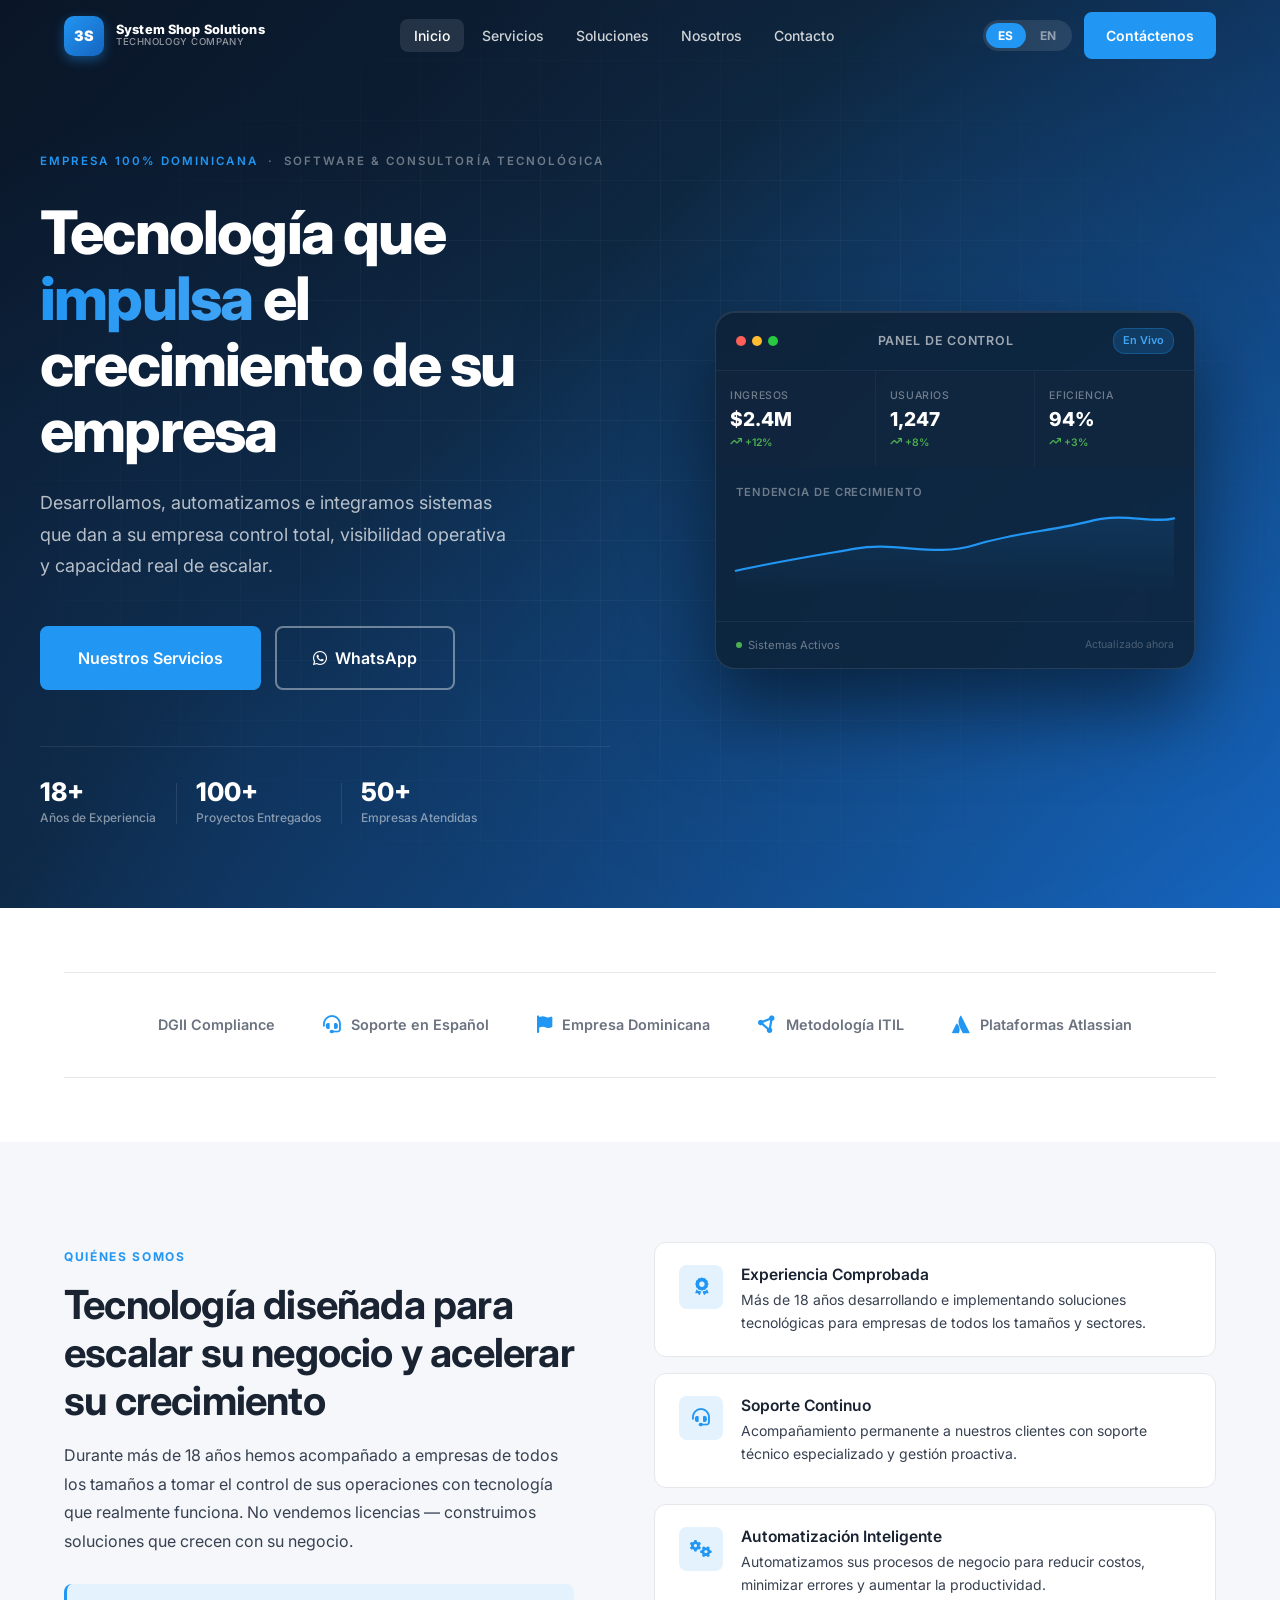
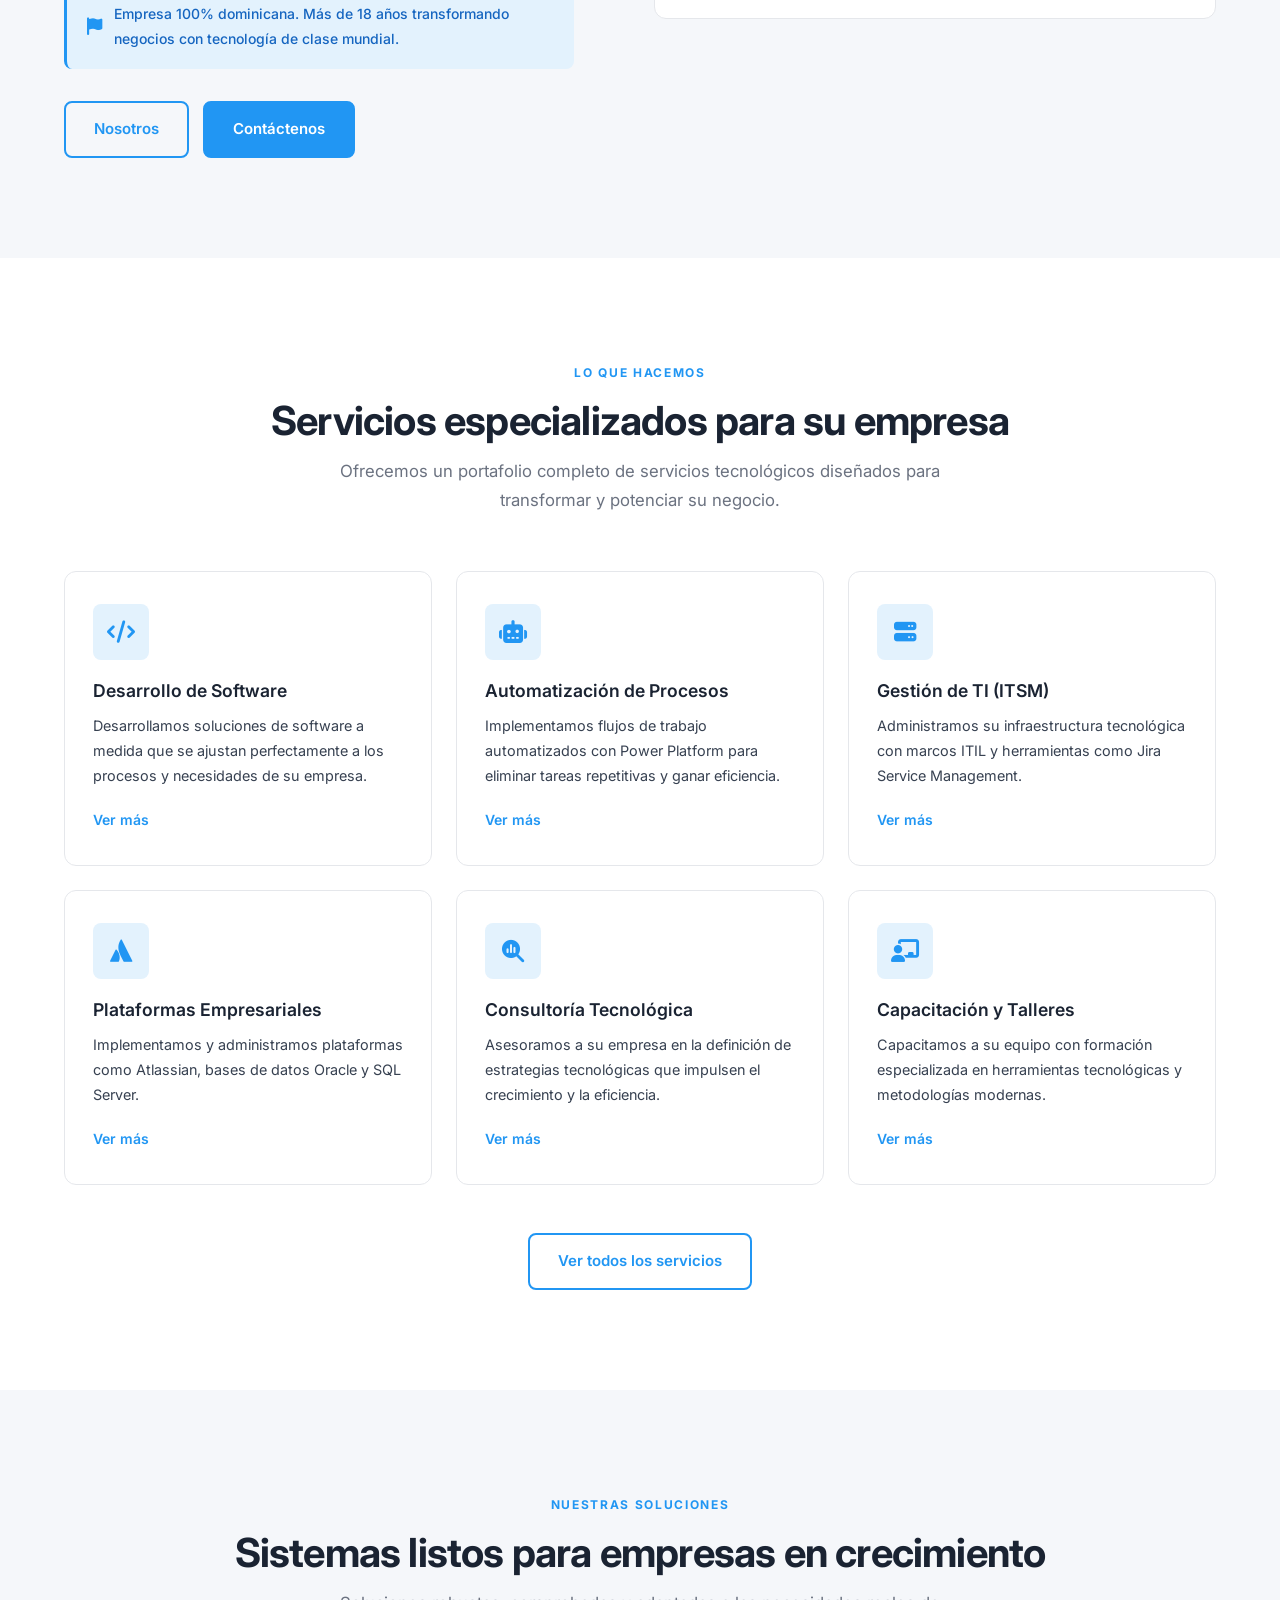
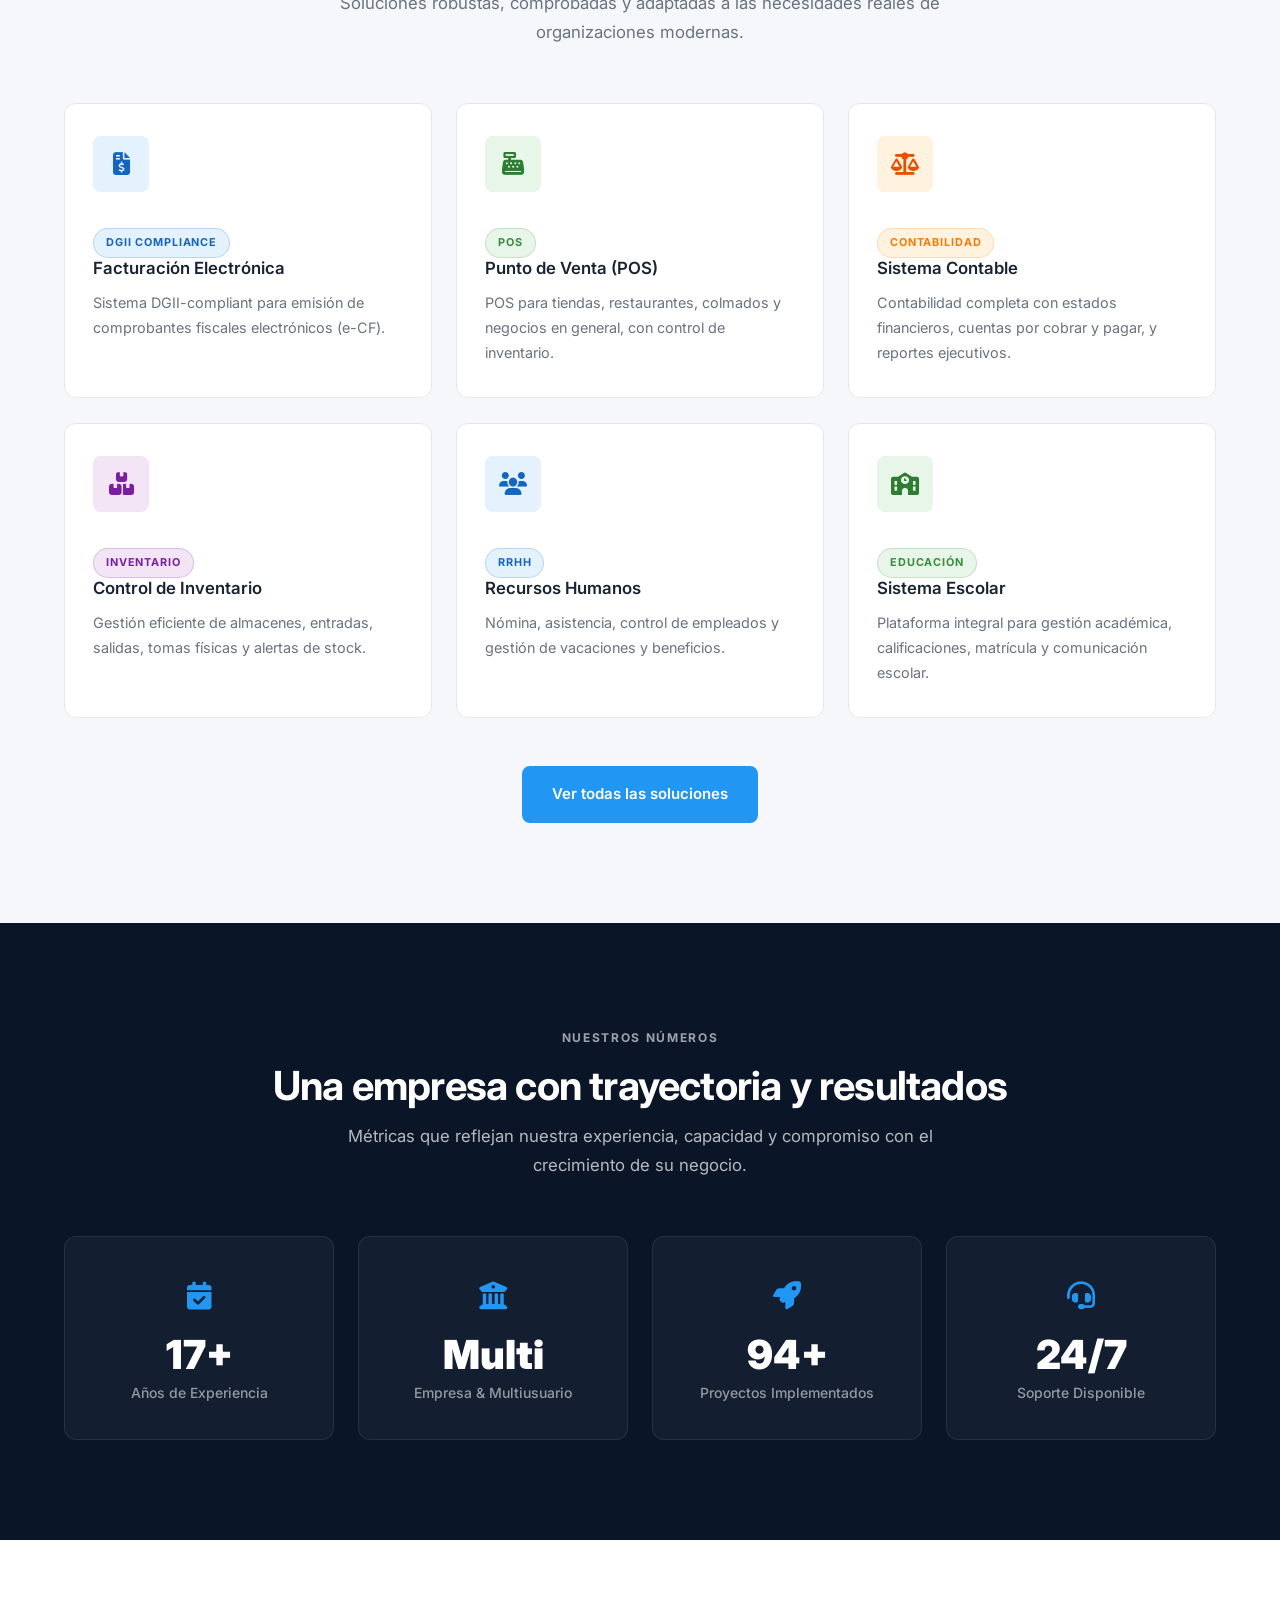
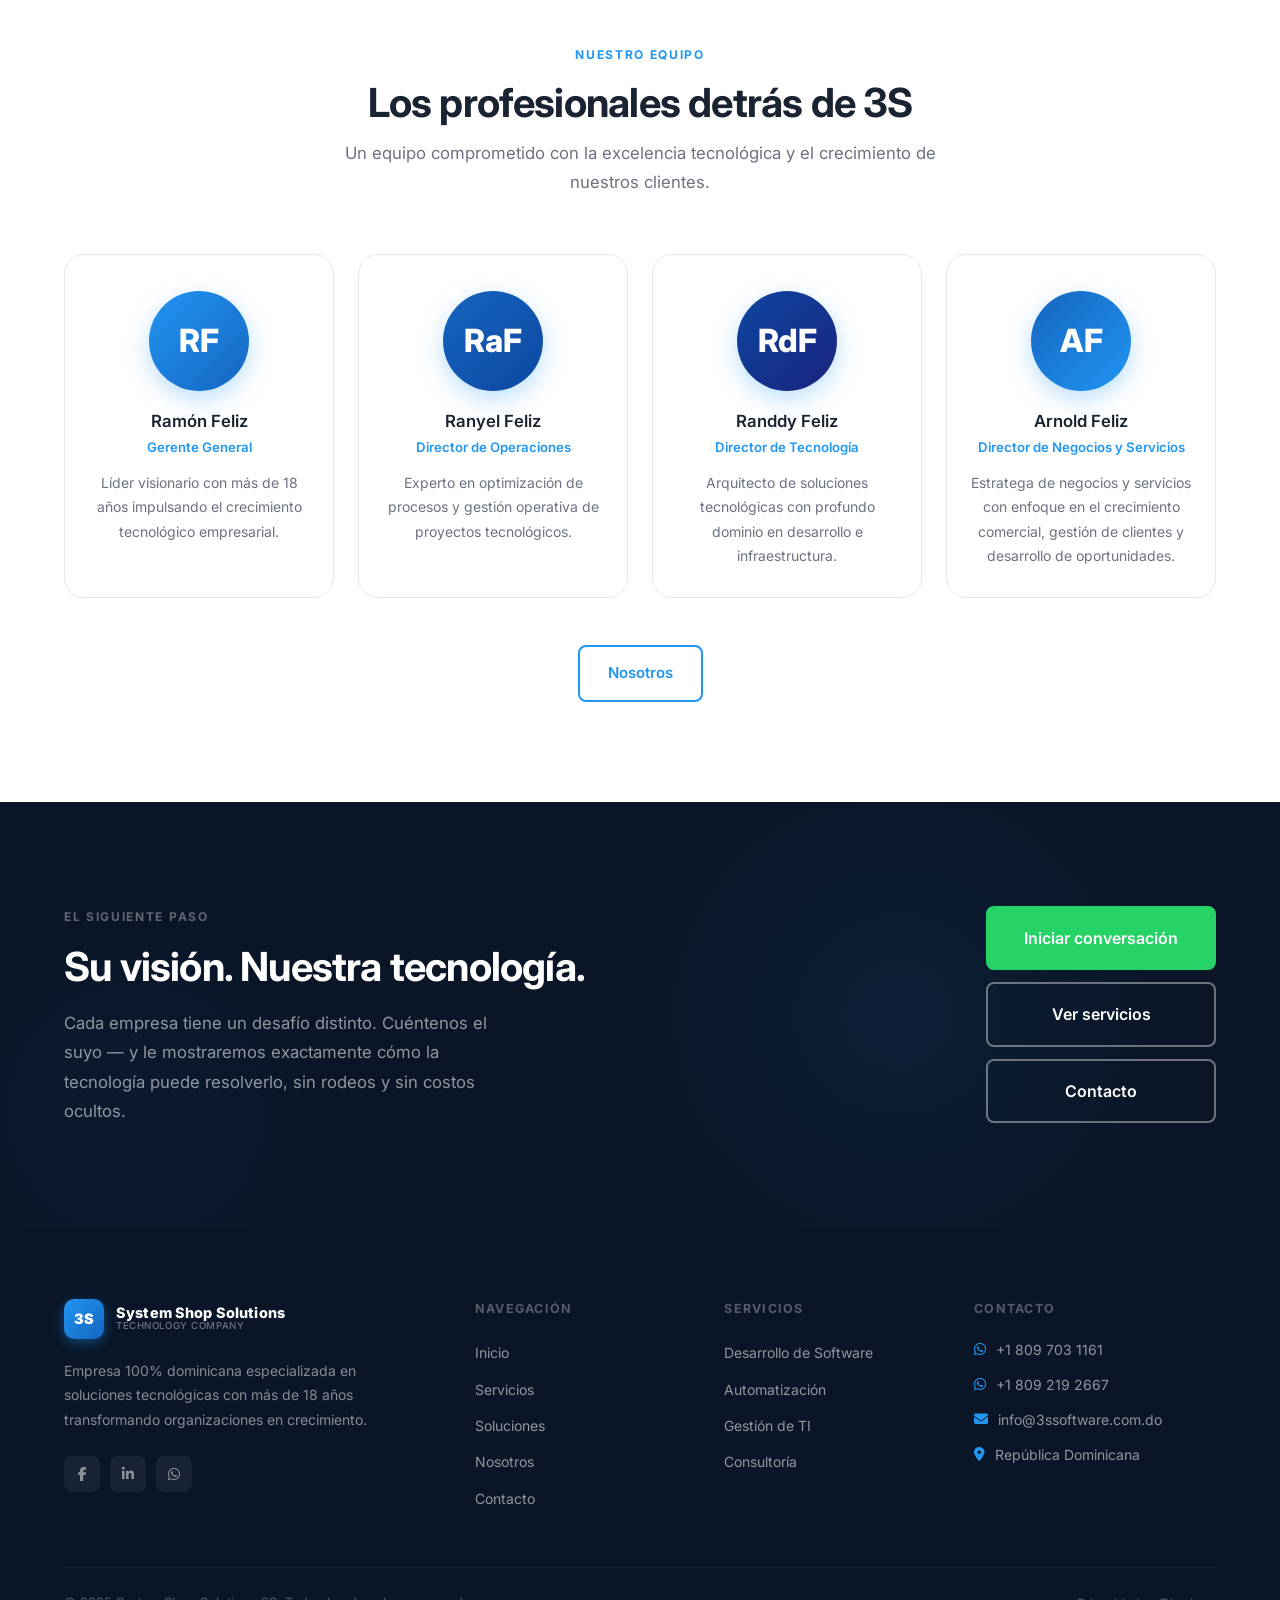
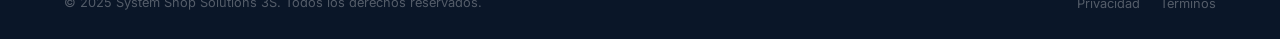
==== index.html @ 75a50a18 "Refine mobile UI" ====
<!DOCTYPE html>
<html lang="es">
<head>
  <meta charset="UTF-8" />
  <meta name="viewport" content="width=device-width, initial-scale=1.0" />
  <meta name="description" content="System Shop Solutions 3S — Soluciones tecnológicas que impulsan el crecimiento de su negocio. Software empresarial, automatización y consultoría en República Dominicana." />
  <title>System Shop Solutions 3S | Inicio</title>
  <link rel="stylesheet" href="css/style.css?v=20260325-1" />
  <link rel="stylesheet" href="https://cdnjs.cloudflare.com/ajax/libs/font-awesome/6.5.1/css/all.min.css" />
  <style>
    /* Dashboard gradient fill */
    .dw-chart-fill { fill: url(#chartGrad); opacity: .25; }
    .dw-line-path { fill: none; stroke: #2196F3; stroke-width: 2.5; stroke-linecap: round; stroke-linejoin: round; }
  </style>
</head>
<body>

  <!-- ============================================================
       NAVBAR
       ============================================================ -->
  <nav class="navbar transparent" role="navigation" aria-label="Main navigation">
    <div class="container nav-inner">
      <a href="index.html" class="nav-logo" aria-label="System Shop Solutions 3S">
        <div class="logo-mark">3S</div>
        <div class="logo-text">
          <span class="logo-name">System Shop Solutions</span>
          <span class="logo-tag">Technology Company</span>
        </div>
      </a>

      <ul class="nav-links">
        <li><a href="index.html" data-i18n="nav.home">Inicio</a></li>
        <li><a href="services.html" data-i18n="nav.services">Servicios</a></li>
        <li><a href="solutions.html" data-i18n="nav.solutions">Soluciones</a></li>
        <li><a href="about.html" data-i18n="nav.about">Nosotros</a></li>
        <li><a href="contact.html" data-i18n="nav.contact">Contacto</a></li>
      </ul>

      <div class="nav-right">
        <div class="lang-toggle" role="group" aria-label="Language selector">
          <button class="lang-btn active" data-lang="es">ES</button>
          <button class="lang-btn" data-lang="en">EN</button>
        </div>
        <a href="contact.html" class="btn btn-primary btn-sm" data-i18n="nav.cta">Contáctenos</a>
        <button class="nav-hamburger" aria-label="Open menu" aria-expanded="false" aria-controls="mobile-menu">
          <span></span><span></span><span></span>
        </button>
      </div>
    </div>
  </nav>

  <!-- Mobile Menu -->
  <nav class="nav-mobile" id="mobile-menu" aria-label="Mobile navigation">
    <button class="nav-mobile-close" aria-label="Close menu">
      <i class="fa-solid fa-xmark"></i>
    </button>
    <a href="index.html" data-i18n="nav.home">Inicio</a>
    <a href="services.html" data-i18n="nav.services">Servicios</a>
    <a href="solutions.html" data-i18n="nav.solutions">Soluciones</a>
    <a href="about.html" data-i18n="nav.about">Nosotros</a>
    <a href="contact.html" data-i18n="nav.contact">Contacto</a>
    <div class="nav-mobile-footer">
      <a href="https://wa.me/18097031161" class="btn btn-whatsapp btn-sm" target="_blank" rel="noopener">
        <i class="fa-brands fa-whatsapp"></i> WhatsApp
      </a>
      <div class="lang-toggle">
        <button class="lang-btn active" data-lang="es">ES</button>
        <button class="lang-btn" data-lang="en">EN</button>
      </div>
    </div>
  </nav>

  <!-- ============================================================
       HERO
       ============================================================ -->
  <section class="hero" aria-label="Hero section">
    <div class="hero-grid" aria-hidden="true"></div>
    <div class="container hero-content">

      <!-- Left -->
      <div class="hero-left">
        <div class="hero-eyebrow" data-i18n-html="hero.eyebrow">
          <em>Empresa 100% Dominicana</em> &nbsp;·&nbsp; Software &amp; Consultoría Tecnológica
        </div>

        <h1 class="hero-title" data-i18n-html="hero.title">
          Tecnología que <span>impulsa</span> el crecimiento de su empresa
        </h1>

        <p class="hero-subtitle" data-i18n="hero.subtitle">
          Soluciones de software empresarial, automatización de procesos y consultoría tecnológica para llevar su negocio al siguiente nivel.
        </p>

        <div class="hero-cta">
          <a href="contact.html" class="btn btn-primary btn-lg" data-i18n="hero.cta1">
            Nuestros Servicios
          </a>
          <a href="https://wa.me/18097031161" class="btn btn-outline btn-lg" target="_blank" rel="noopener">
            <i class="fa-brands fa-whatsapp"></i> <span data-i18n="hero.cta2">WhatsApp</span>
          </a>
        </div>

        <div class="hero-stats-divider"></div>

        <div class="hero-stats">
          <div class="hero-stat">
            <span class="hero-stat-value" data-target="18" data-suffix="+">18+</span>
            <span class="hero-stat-label" data-i18n="hero.stat1.l">Años de Experiencia</span>
          </div>
          <div class="hero-stat">
            <span class="hero-stat-value" data-target="100" data-suffix="+">100+</span>
            <span class="hero-stat-label" data-i18n="hero.stat2.l">Proyectos Entregados</span>
          </div>
          <div class="hero-stat">
            <span class="hero-stat-value" data-target="50" data-suffix="+">50+</span>
            <span class="hero-stat-label" data-i18n="hero.stat3.l">Empresas Atendidas</span>
          </div>
        </div>
      </div>

      <!-- Right: Dashboard Widget (refined) -->
      <div class="hero-right" aria-hidden="true">
        <div class="dashboard-widget">
          <div class="dw-header">
            <div class="dw-dots">
              <span></span><span></span><span></span>
            </div>
            <span class="dw-title" data-i18n="dw.title">Panel de Control</span>
            <span class="dw-badge" data-i18n="dw.live">En Vivo</span>
          </div>

          <div class="dw-metrics">
            <div class="dw-metric">
              <div class="dw-metric-label" data-i18n="dw.revenue">Ingresos</div>
              <div class="dw-metric-value">$2.4M</div>
              <div class="dw-metric-change up"><i class="fa-solid fa-arrow-trend-up"></i> +12%</div>
            </div>
            <div class="dw-metric">
              <div class="dw-metric-label" data-i18n="dw.users">Usuarios</div>
              <div class="dw-metric-value">1,247</div>
              <div class="dw-metric-change up"><i class="fa-solid fa-arrow-trend-up"></i> +8%</div>
            </div>
            <div class="dw-metric">
              <div class="dw-metric-label" data-i18n="dw.efficiency">Eficiencia</div>
              <div class="dw-metric-value">94%</div>
              <div class="dw-metric-change up"><i class="fa-solid fa-arrow-trend-up"></i> +3%</div>
            </div>
          </div>

          <div class="dw-chart">
            <div class="dw-chart-title" data-i18n="dw.trend">Tendencia de Crecimiento</div>
            <svg viewBox="0 0 440 90" preserveAspectRatio="none">
              <defs>
                <linearGradient id="chartGrad" x1="0" y1="0" x2="0" y2="1">
                  <stop offset="0%" stop-color="#2196F3" stop-opacity="0.5"/>
                  <stop offset="100%" stop-color="#2196F3" stop-opacity="0"/>
                </linearGradient>
              </defs>
              <path class="dw-chart-fill"
                d="M0 90 L0 65 C40 55, 80 48, 120 40 C160 32, 200 50, 240 36 C280 22, 320 20, 360 8 C390 0, 420 12, 440 6 L440 90 Z"/>
              <path class="dw-line-path"
                d="M0 65 C40 55, 80 48, 120 40 C160 32, 200 50, 240 36 C280 22, 320 20, 360 8 C390 0, 420 12, 440 6"/>
            </svg>
          </div>

          <div class="dw-footer">
            <div class="dw-status">
              <div class="dw-pulse"></div>
              <span data-i18n="dw.system">Sistemas Activos</span>
            </div>
            <div class="dw-timestamp" data-i18n="dw.updated">Actualizado ahora</div>
          </div>
        </div>
      </div>

    </div>
  </section>

  <!-- ============================================================
       TRUST BAR
       ============================================================ -->
  <section class="section--sm" style="background:#fff;">
    <div class="container">
      <div class="trust-bar">
        <div class="trust-item reveal"><i class="fa-solid fa-shield-check"></i> <span data-i18n="trust1">DGII Compliance</span></div>
        <div class="trust-item reveal reveal-delay-1"><i class="fa-solid fa-headset"></i> <span data-i18n="trust2">Soporte en Español</span></div>
        <div class="trust-item reveal reveal-delay-2"><i class="fa-solid fa-flag"></i> <span data-i18n="trust3">Empresa Dominicana</span></div>
        <div class="trust-item reveal reveal-delay-3"><i class="fa-solid fa-circle-nodes"></i> <span data-i18n="trust4">Metodología ITIL</span></div>
        <div class="trust-item reveal reveal-delay-4"><i class="fa-brands fa-atlassian"></i> <span data-i18n="trust5">Plataformas Atlassian</span></div>
      </div>
    </div>
  </section>

  <!-- ============================================================
       COMPANY INTRO
       ============================================================ -->
  <section class="section section--bg">
    <div class="container">
      <div class="intro-split">

        <!-- Left: Text + highlight -->
        <div class="reveal-left">
          <span class="section-label" data-i18n="intro.label">Quiénes somos</span>
          <h2 class="section-title" data-i18n="intro.title">Tecnología diseñada para escalar su negocio y acelerar su crecimiento</h2>
          <p style="margin-bottom:0; line-height:1.8;" data-i18n="intro.text">
            Durante más de 18 años hemos acompañado a empresas de todos los tamaños a tomar el control de sus operaciones con tecnología que realmente funciona. No vendemos licencias — construimos soluciones que crecen con su negocio.
          </p>

          <div class="intro-highlight">
            <i class="fa-solid fa-flag"></i>
            <p data-i18n="intro.highlight">Empresa 100% dominicana. Más de 18 años transformando negocios con tecnología de clase mundial.</p>
          </div>

          <div style="display:flex; gap:14px; flex-wrap:wrap; margin-top:32px;">
            <a href="about.html" class="btn btn-outline-dark" data-i18n="nav.about">Nosotros</a>
            <a href="contact.html" class="btn btn-primary" data-i18n="nav.cta">Contáctenos</a>
          </div>
        </div>

        <!-- Right: Feature rows -->
        <div class="intro-feature-rows reveal-right">
          <div class="intro-feature-row">
            <div class="feature-icon"><i class="fa-solid fa-award"></i></div>
            <div>
              <h3 data-i18n="feat1.title">Experiencia Comprobada</h3>
              <p data-i18n="feat1.text">Más de 18 años desarrollando e implementando soluciones tecnológicas para empresas de todos los tamaños y sectores.</p>
            </div>
          </div>
          <div class="intro-feature-row">
            <div class="feature-icon"><i class="fa-solid fa-headset"></i></div>
            <div>
              <h3 data-i18n="feat2.title">Soporte Continuo</h3>
              <p data-i18n="feat2.text">Acompañamiento permanente a nuestros clientes con soporte técnico especializado y gestión proactiva.</p>
            </div>
          </div>
          <div class="intro-feature-row">
            <div class="feature-icon"><i class="fa-solid fa-gears"></i></div>
            <div>
              <h3 data-i18n="feat3.title">Automatización Inteligente</h3>
              <p data-i18n="feat3.text">Automatizamos sus procesos de negocio para reducir costos, minimizar errores y aumentar la productividad.</p>
            </div>
          </div>
        </div>

      </div>
    </div>
  </section>

  <!-- ============================================================
       SERVICES PREVIEW
       ============================================================ -->
  <section class="section">
    <div class="container">
      <div class="text-center reveal">
        <span class="section-label" data-i18n="srv.label">Lo que hacemos</span>
        <h2 class="section-title" data-i18n="srv.title">Servicios especializados para su empresa</h2>
        <p class="section-subtitle" data-i18n="srv.subtitle">Ofrecemos un portafolio completo de servicios tecnológicos diseñados para transformar y potenciar su negocio.</p>
      </div>

      <div class="services-grid">
        <div class="service-card reveal reveal-delay-1">
          <div class="service-icon"><i class="fa-solid fa-code"></i></div>
          <h3 data-i18n="srv1.title">Desarrollo de Software</h3>
          <p data-i18n="srv1.text">Desarrollamos soluciones de software a medida que se ajustan perfectamente a los procesos y necesidades de su empresa.</p>
          <a href="services.html" class="card-link" data-i18n="srv.more">Ver más <i class="fa-solid fa-arrow-right"></i></a>
        </div>
        <div class="service-card reveal reveal-delay-2">
          <div class="service-icon"><i class="fa-solid fa-robot"></i></div>
          <h3 data-i18n="srv2.title">Automatización de Procesos</h3>
          <p data-i18n="srv2.text">Implementamos flujos de trabajo automatizados con Power Platform para eliminar tareas repetitivas y ganar eficiencia.</p>
          <a href="services.html" class="card-link" data-i18n="srv.more">Ver más <i class="fa-solid fa-arrow-right"></i></a>
        </div>
        <div class="service-card reveal reveal-delay-3">
          <div class="service-icon"><i class="fa-solid fa-server"></i></div>
          <h3 data-i18n="srv3.title">Gestión de TI (ITSM)</h3>
          <p data-i18n="srv3.text">Administramos su infraestructura tecnológica con marcos ITIL y herramientas como Jira Service Management.</p>
          <a href="services.html" class="card-link" data-i18n="srv.more">Ver más <i class="fa-solid fa-arrow-right"></i></a>
        </div>
        <div class="service-card reveal reveal-delay-1">
          <div class="service-icon"><i class="fa-brands fa-atlassian"></i></div>
          <h3 data-i18n="srv4.title">Plataformas Empresariales</h3>
          <p data-i18n="srv4.text">Implementamos y administramos plataformas como Atlassian, bases de datos Oracle y SQL Server.</p>
          <a href="services.html" class="card-link" data-i18n="srv.more">Ver más <i class="fa-solid fa-arrow-right"></i></a>
        </div>
        <div class="service-card reveal reveal-delay-2">
          <div class="service-icon"><i class="fa-solid fa-magnifying-glass-chart"></i></div>
          <h3 data-i18n="srv5.title">Consultoría Tecnológica</h3>
          <p data-i18n="srv5.text">Asesoramos a su empresa en la definición de estrategias tecnológicas que impulsen el crecimiento y la eficiencia.</p>
          <a href="services.html" class="card-link" data-i18n="srv.more">Ver más <i class="fa-solid fa-arrow-right"></i></a>
        </div>
        <div class="service-card reveal reveal-delay-3">
          <div class="service-icon"><i class="fa-solid fa-chalkboard-user"></i></div>
          <h3 data-i18n="srv6.title">Capacitación y Talleres</h3>
          <p data-i18n="srv6.text">Capacitamos a su equipo con formación especializada en herramientas tecnológicas y metodologías modernas.</p>
          <a href="services.html" class="card-link" data-i18n="srv.more">Ver más <i class="fa-solid fa-arrow-right"></i></a>
        </div>
      </div>

      <div class="text-center" style="margin-top:48px;">
        <a href="services.html" class="btn btn-outline-dark" data-i18n="srv.viewall">Ver todos los servicios <i class="fa-solid fa-arrow-right"></i></a>
      </div>
    </div>
  </section>

  <!-- ============================================================
       SOLUTIONS PREVIEW
       ============================================================ -->
  <section class="section section--bg">
    <div class="container">
      <div class="text-center reveal">
        <span class="section-label" data-i18n="sol.label">Nuestras soluciones</span>
        <h2 class="section-title" data-i18n="sol.title">Sistemas listos para empresas en crecimiento</h2>
        <p class="section-subtitle" data-i18n="sol.subtitle">Soluciones robustas, comprobadas y adaptadas a las necesidades reales de organizaciones modernas.</p>
      </div>

      <div class="solutions-grid">
        <div class="solution-card reveal reveal-delay-1">
          <div class="solution-icon" style="background:#E3F2FD;color:#1565C0;">
            <i class="fa-solid fa-file-invoice-dollar"></i>
          </div>
          <span class="solution-tag tag tag-blue" data-i18n="trust1">DGII Compliance</span>
          <h3 data-i18n="sol1.title">Facturación Electrónica</h3>
          <p data-i18n="sol1.text">Sistema DGII-compliant para emisión de comprobantes fiscales electrónicos (e-CF).</p>
        </div>
        <div class="solution-card reveal reveal-delay-2">
          <div class="solution-icon" style="background:#E8F5E9;color:#2E7D32;">
            <i class="fa-solid fa-cash-register"></i>
          </div>
          <span class="solution-tag tag tag-green">POS</span>
          <h3 data-i18n="sol2.title">Punto de Venta (POS)</h3>
          <p data-i18n="sol2.text">POS para tiendas, restaurantes, colmados y negocios en general, con control de inventario.</p>
        </div>
        <div class="solution-card reveal reveal-delay-3">
          <div class="solution-icon" style="background:#FFF3E0;color:#E65100;">
            <i class="fa-solid fa-scale-balanced"></i>
          </div>
          <span class="solution-tag tag tag-orange">Contabilidad</span>
          <h3 data-i18n="sol3.title">Sistema Contable</h3>
          <p data-i18n="sol3.text">Contabilidad completa con estados financieros, cuentas por cobrar y pagar, y reportes ejecutivos.</p>
        </div>
        <div class="solution-card reveal reveal-delay-1">
          <div class="solution-icon" style="background:#F3E5F5;color:#7B1FA2;">
            <i class="fa-solid fa-boxes-stacked"></i>
          </div>
          <span class="solution-tag tag tag-purple">Inventario</span>
          <h3 data-i18n="sol4.title">Control de Inventario</h3>
          <p data-i18n="sol4.text">Gestión eficiente de almacenes, entradas, salidas, tomas físicas y alertas de stock.</p>
        </div>
        <div class="solution-card reveal reveal-delay-2">
          <div class="solution-icon" style="background:#E3F2FD;color:#1565C0;">
            <i class="fa-solid fa-users"></i>
          </div>
          <span class="solution-tag tag tag-blue">RRHH</span>
          <h3 data-i18n="sol5.title">Recursos Humanos</h3>
          <p data-i18n="sol5.text">Nómina, asistencia, control de empleados y gestión de vacaciones y beneficios.</p>
        </div>
        <div class="solution-card reveal reveal-delay-3">
          <div class="solution-icon" style="background:#E8F5E9;color:#2E7D32;">
            <i class="fa-solid fa-school"></i>
          </div>
          <span class="solution-tag tag tag-green">Educación</span>
          <h3 data-i18n="sol6.title">Sistema Escolar</h3>
          <p data-i18n="sol6.text">Plataforma integral para gestión académica, calificaciones, matrícula y comunicación escolar.</p>
        </div>
      </div>

      <div class="text-center" style="margin-top:48px;">
        <a href="solutions.html" class="btn btn-primary" data-i18n="sol.viewall">Ver todas las soluciones <i class="fa-solid fa-arrow-right"></i></a>
      </div>
    </div>
  </section>

  <!-- ============================================================
       EXECUTIVE METRICS
       ============================================================ -->
  <section class="section section--dark">
    <div class="container">
      <div class="text-center reveal">
        <span class="section-label section-label--light" data-i18n="met.label">Nuestros números</span>
        <h2 class="section-title" style="color:white;" data-i18n="met.title">Una empresa con trayectoria y resultados</h2>
        <p class="section-subtitle section-subtitle--light" data-i18n="met.sub">Métricas que reflejan nuestra experiencia, capacidad y compromiso con el crecimiento de su negocio.</p>
      </div>

      <div class="metrics-grid">
        <div class="metric-card reveal reveal-delay-1">
          <div class="metric-icon"><i class="fa-solid fa-calendar-check"></i></div>
          <div class="metric-value" data-target="18" data-suffix="+" data-i18n="met1.v">18+</div>
          <div class="metric-label" data-i18n="met1.l">Años de Experiencia</div>
        </div>
        <div class="metric-card reveal reveal-delay-2">
          <div class="metric-icon"><i class="fa-solid fa-building-columns"></i></div>
          <div class="metric-value" data-i18n="met2.v">Multi</div>
          <div class="metric-label" data-i18n="met2.l">Empresa &amp; Multiusuario</div>
        </div>
        <div class="metric-card reveal reveal-delay-3">
          <div class="metric-icon"><i class="fa-solid fa-rocket"></i></div>
          <div class="metric-value" data-target="100" data-suffix="+" data-i18n="met3.v">100+</div>
          <div class="metric-label" data-i18n="met3.l">Proyectos Implementados</div>
        </div>
        <div class="metric-card reveal reveal-delay-4">
          <div class="metric-icon"><i class="fa-solid fa-headset"></i></div>
          <div class="metric-value" data-i18n="met4.v">24/7</div>
          <div class="metric-label" data-i18n="met4.l">Soporte Disponible</div>
        </div>
      </div>
    </div>
  </section>

  <!-- ============================================================
       TEAM PREVIEW
       ============================================================ -->
  <section class="section">
    <div class="container">
      <div class="text-center reveal">
        <span class="section-label" data-i18n="team.label">Nuestro equipo</span>
        <h2 class="section-title" data-i18n="team.title">Los profesionales detrás de 3S</h2>
        <p class="section-subtitle" data-i18n="team.sub">Un equipo comprometido con la excelencia tecnológica y el crecimiento de nuestros clientes.</p>
      </div>

      <div class="team-grid">
        <div class="team-card reveal reveal-delay-1">
          <div class="team-avatar">RF</div>
          <h3>Ramón Feliz</h3>
          <div class="team-role" data-i18n="team1.role">Gerente General</div>
          <p data-i18n="team1.bio">Líder visionario con más de 18 años impulsando el crecimiento tecnológico empresarial.</p>
        </div>
        <div class="team-card reveal reveal-delay-2">
          <div class="team-avatar" style="background:linear-gradient(135deg,#1565C0 0%,#0D47A1 100%)">RaF</div>
          <h3>Ranyel Feliz</h3>
          <div class="team-role" data-i18n="team2.role">Director de Operaciones</div>
          <p data-i18n="team2.bio">Experto en optimización de procesos y gestión operativa de proyectos tecnológicos.</p>
        </div>
        <div class="team-card reveal reveal-delay-3">
          <div class="team-avatar" style="background:linear-gradient(135deg,#0D47A1 0%,#1A237E 100%)">RdF</div>
          <h3>Randdy Feliz</h3>
          <div class="team-role" data-i18n="team3.role">Director de Tecnología</div>
          <p data-i18n="team3.bio">Arquitecto de soluciones tecnológicas con profundo dominio en desarrollo e infraestructura.</p>
        </div>
        <div class="team-card reveal reveal-delay-4">
          <div class="team-avatar" style="background:linear-gradient(135deg,#1565C0 0%,#2196F3 100%)">AF</div>
          <h3>Arnold Feliz</h3>
          <div class="team-role" data-i18n="team4.role">Director de Negocios y Servicios</div>
          <p data-i18n="team4.bio">Estratega de negocios y servicios con enfoque en el crecimiento comercial, gestión de clientes y desarrollo de oportunidades.</p>
        </div>
      </div>

      <div class="text-center" style="margin-top:48px;">
        <a href="about.html" class="btn btn-outline-dark" data-i18n="nav.about">Conocer al equipo <i class="fa-solid fa-arrow-right"></i></a>
      </div>
    </div>
  </section>

  <!-- ============================================================
       CTA — PREMIUM
       ============================================================ -->
  <section class="section--cta-premium">
    <div class="container">
      <div class="cta-premium-inner">
        <div class="cta-premium-text reveal-left">
          <span class="section-label" data-i18n="cta.label">El siguiente paso</span>
          <h2 data-i18n="cta.title">Su visión. Nuestra tecnología.</h2>
          <p data-i18n="cta.text">Cuéntenos sobre su empresa y sus objetivos. Diseñamos la solución tecnológica exacta que necesita para crecer, automatizar y competir.</p>
        </div>
        <div class="cta-premium-actions reveal-right">
          <a href="https://wa.me/18097031161?text=Hola,%20me%20gustar%C3%ADa%20conocer%20sus%20soluciones%20tecnol%C3%B3gicas."
             class="btn btn-whatsapp btn-lg" target="_blank" rel="noopener" data-i18n="cta.btn1">
            <i class="fa-brands fa-whatsapp"></i> Iniciar conversación
          </a>
          <a href="services.html" class="btn btn-outline btn-lg" data-i18n="cta.btn2">
            Ver servicios
          </a>
          <a href="contact.html" class="btn btn-outline btn-lg" data-i18n="nav.contact">
            Contacto
          </a>
        </div>
      </div>
    </div>
  </section>

  <!-- ============================================================
       FOOTER
       ============================================================ -->
  <footer class="footer" role="contentinfo">
    <div class="container">
      <div class="footer-grid">
        <!-- Brand -->
        <div class="footer-brand">
          <div class="nav-logo" style="margin-bottom:0;">
            <div class="logo-mark">3S</div>
            <div class="logo-text">
              <span class="logo-name">System Shop Solutions</span>
              <span class="logo-tag">Technology Company</span>
            </div>
          </div>
          <p class="footer-desc" data-i18n="footer.desc">
            Empresa dominicana especializada en soluciones tecnológicas empresariales con más de 18 años de experiencia transformando negocios.
          </p>
          <div class="footer-socials">
            <a href="https://www.facebook.com/p/System-Shop-Solutions-3S-100071545629619/" class="footer-social footer-social--facebook" target="_blank" rel="noopener" aria-label="Facebook">
              <i class="fa-brands fa-facebook-f"></i>
            </a>
            <a href="http://linkedin.com/company/system-shop-solutions-3s" class="footer-social footer-social--linkedin" target="_blank" rel="noopener" aria-label="LinkedIn">
              <i class="fa-brands fa-linkedin-in"></i>
            </a>
            <a href="https://wa.me/18097031161" class="footer-social" target="_blank" rel="noopener" aria-label="WhatsApp">
              <i class="fa-brands fa-whatsapp"></i>
            </a>
          </div>
        </div>

        <!-- Nav -->
        <div class="footer-col">
          <h4 data-i18n="footer.nav">Navegación</h4>
          <ul class="footer-links">
            <li><a href="index.html" data-i18n="nav.home">Inicio</a></li>
            <li><a href="services.html" data-i18n="nav.services">Servicios</a></li>
            <li><a href="solutions.html" data-i18n="nav.solutions">Soluciones</a></li>
            <li><a href="about.html" data-i18n="nav.about">Nosotros</a></li>
            <li><a href="contact.html" data-i18n="nav.contact">Contacto</a></li>
          </ul>
        </div>

        <!-- Services -->
        <div class="footer-col">
          <h4 data-i18n="footer.services">Servicios</h4>
          <ul class="footer-links">
            <li><a href="services.html" data-i18n="footer.srv1">Desarrollo de Software</a></li>
            <li><a href="services.html" data-i18n="footer.srv2">Automatización</a></li>
            <li><a href="services.html" data-i18n="footer.srv3">Gestión de TI</a></li>
            <li><a href="services.html" data-i18n="footer.srv4">Consultoría</a></li>
          </ul>
        </div>

        <!-- Contact -->
        <div class="footer-col">
          <h4 data-i18n="footer.contact">Contacto</h4>
          <div class="footer-contact-items">
            <div class="footer-contact-item">
              <i class="fa-brands fa-whatsapp"></i>
              <span>+1 809 703 1161</span>
            </div>
            <div class="footer-contact-item">
              <i class="fa-brands fa-whatsapp"></i>
              <span>+1 809 219 2667</span>
            </div>
            <div class="footer-contact-item">
              <i class="fa-solid fa-envelope"></i>
              <span>info@3ssoftware.com.do</span>
            </div>
            <div class="footer-contact-item">
              <i class="fa-solid fa-location-dot"></i>
              <span>República Dominicana</span>
            </div>
          </div>
        </div>
      </div>

      <div class="footer-bottom">
        <p class="footer-copy" data-i18n="footer.copy">© 2025 System Shop Solutions 3S. Todos los derechos reservados.</p>
        <div class="footer-legal">
          <a href="#" data-i18n="footer.privacy">Privacidad</a>
          <a href="#" data-i18n="footer.terms">Términos</a>
        </div>
      </div>
    </div>
  </footer>

  <script src="js/i18n.js?v=20260325-1"></script>
  <script src="js/main.js?v=20260325-1"></script>
</body>
</html>
---- css/style.css ----
/* ============================================================
   SYSTEM SHOP SOLUTIONS 3S — Main Stylesheet
   ============================================================ */

@import url('https://fonts.googleapis.com/css2?family=Inter:wght@300;400;500;600;700;800;900&display=swap');

/* === Design Tokens === */
:root {
  --c-dark:        #0A1628;
  --c-primary:     #0D2137;
  --c-blue:        #1565C0;
  --c-accent:      #2196F3;
  --c-accent-h:    #1976D2;
  --c-accent-lt:   #E3F2FD;
  --c-bg:          #F5F7FA;
  --c-white:       #FFFFFF;
  --c-text:        #1A2332;
  --c-body:        #374151;
  --c-muted:       #6B7280;
  --c-border:      #E5E7EB;
  --c-border-dark: rgba(255,255,255,.1);

  --sh-sm:   0 1px 3px rgba(0,0,0,.08), 0 1px 2px rgba(0,0,0,.04);
  --sh-md:   0 4px 16px rgba(0,0,0,.08);
  --sh-lg:   0 10px 40px rgba(0,0,0,.1);
  --sh-xl:   0 20px 60px rgba(0,0,0,.15);
  --sh-blue: 0 8px 32px rgba(33,150,243,.3);

  --r-s:  8px;
  --r-m:  12px;
  --r-l:  20px;
  --r-xl: 32px;

  --ease: cubic-bezier(0.4, 0, 0.2, 1);
  --t:    0.3s var(--ease);
  --font: 'Inter', system-ui, -apple-system, sans-serif;
  --nav-h: 72px;
}

/* === Reset === */
*, *::before, *::after { box-sizing: border-box; margin: 0; padding: 0; }
html { scroll-behavior: smooth; font-size: 16px; }
body {
  font-family: var(--font);
  color: var(--c-text);
  background: var(--c-white);
  line-height: 1.65;
  -webkit-font-smoothing: antialiased;
  overflow-x: hidden;
}
img { max-width: 100%; display: block; }
a { text-decoration: none; color: inherit; }
ul { list-style: none; }
button { cursor: pointer; border: none; background: none; font-family: var(--font); }

/* === Typography Scale === */
h1 { font-size: clamp(2.2rem, 5vw, 3.75rem); font-weight: 800; line-height: 1.1; letter-spacing: -.03em; }
h2 { font-size: clamp(1.6rem, 3.5vw, 2.5rem); font-weight: 700; line-height: 1.2; letter-spacing: -.02em; }
h3 { font-size: clamp(1.15rem, 2vw, 1.4rem); font-weight: 600; line-height: 1.3; }
h4 { font-size: 1rem; font-weight: 600; }
p  { color: var(--c-body); line-height: 1.75; }

/* === Utilities === */
.container {
  width: 100%;
  max-width: 1200px;
  margin: 0 auto;
  padding: 0 24px;
}
.container--wide  { max-width: 1400px; }
.container--narrow{ max-width: 800px; }

.section {
  padding: 100px 0;
}
.section--sm { padding: 64px 0; }
.section--dark {
  background: var(--c-dark);
  color: var(--c-white);
}
.section--bg {
  background: var(--c-bg);
}
.section--blue {
  background: var(--c-blue);
  color: var(--c-white);
}

.section-label {
  display: inline-block;
  font-size: .75rem;
  font-weight: 700;
  letter-spacing: .14em;
  text-transform: uppercase;
  color: var(--c-accent);
  margin-bottom: 12px;
}
.section-label--light { color: rgba(255,255,255,.6); }

.section-title {
  margin-bottom: 16px;
}
.section-subtitle {
  font-size: 1.05rem;
  color: var(--c-muted);
  max-width: 600px;
  margin-bottom: 56px;
}
.section-subtitle--light { color: rgba(255,255,255,.7); }

.text-center { text-align: center; }
.text-center .section-subtitle { margin-left: auto; margin-right: auto; }

/* === Buttons === */
.btn {
  display: inline-flex;
  align-items: center;
  gap: 8px;
  padding: 14px 28px;
  border-radius: var(--r-s);
  font-size: .9375rem;
  font-weight: 600;
  transition: var(--t);
  cursor: pointer;
  border: 2px solid transparent;
  white-space: nowrap;
}
.btn-primary {
  background: var(--c-accent);
  color: var(--c-white);
  border-color: var(--c-accent);
}
.btn-primary:hover {
  background: var(--c-accent-h);
  border-color: var(--c-accent-h);
  transform: translateY(-2px);
  box-shadow: var(--sh-blue);
}
.btn-outline {
  background: transparent;
  color: var(--c-white);
  border-color: rgba(255,255,255,.4);
}
.btn-outline:hover {
  background: rgba(255,255,255,.1);
  border-color: rgba(255,255,255,.8);
  transform: translateY(-2px);
}
.btn-outline-dark {
  background: transparent;
  color: var(--c-accent);
  border-color: var(--c-accent);
}
.btn-outline-dark:hover {
  background: var(--c-accent);
  color: var(--c-white);
  transform: translateY(-2px);
}
.btn-whatsapp {
  background: #25D366;
  color: var(--c-white);
  border-color: #25D366;
}
.btn-whatsapp:hover {
  background: #1ebe5a;
  border-color: #1ebe5a;
  transform: translateY(-2px);
  box-shadow: 0 8px 24px rgba(37,211,102,.4);
}
.btn-lg {
  padding: 17px 36px;
  font-size: 1rem;
}
.btn-sm {
  padding: 10px 20px;
  font-size: .875rem;
}

/* ============================================================
   NAVBAR
   ============================================================ */
.navbar {
  position: fixed;
  top: 0; left: 0; right: 0;
  z-index: 1000;
  height: var(--nav-h);
  display: flex;
  align-items: center;
  transition: background var(--t), box-shadow var(--t), border-color var(--t);
  border-bottom: 1px solid transparent;
}
.navbar.transparent {
  background: transparent;
}
.navbar.scrolled {
  background: rgba(10,22,40,.95);
  backdrop-filter: blur(16px);
  -webkit-backdrop-filter: blur(16px);
  border-bottom-color: rgba(255,255,255,.06);
  box-shadow: 0 4px 24px rgba(0,0,0,.3);
}
.navbar.white {
  background: rgba(255,255,255,.97);
  backdrop-filter: blur(16px);
  border-bottom-color: var(--c-border);
  box-shadow: var(--sh-sm);
}
.navbar.white.scrolled {
  background: rgba(255,255,255,.98);
  box-shadow: var(--sh-md);
}

.nav-inner {
  display: flex;
  align-items: center;
  justify-content: space-between;
  width: 100%;
}

/* Logo */
.nav-logo {
  display: flex;
  align-items: center;
  gap: 12px;
  flex-shrink: 0;
}
.logo-mark {
  width: 40px; height: 40px;
  background: linear-gradient(135deg, var(--c-accent) 0%, var(--c-blue) 100%);
  border-radius: 10px;
  display: flex;
  align-items: center;
  justify-content: center;
  font-size: .9rem;
  font-weight: 900;
  color: white;
  letter-spacing: -.03em;
  flex-shrink: 0;
  box-shadow: 0 4px 12px rgba(33,150,243,.4);
}
.logo-text {
  display: flex;
  flex-direction: column;
  line-height: 1.1;
}
.logo-name {
  font-size: .8rem;
  font-weight: 800;
  letter-spacing: .01em;
  color: var(--c-white);
}
.logo-tag  {
  font-size: .6rem;
  font-weight: 500;
  color: rgba(255,255,255,.55);
  letter-spacing: .06em;
  text-transform: uppercase;
}
.navbar.white .logo-name { color: var(--c-primary); }
.navbar.white .logo-tag  { color: var(--c-muted); }

/* Nav links */
.nav-links {
  display: flex;
  align-items: center;
  gap: 4px;
}
.nav-links a {
  padding: 8px 14px;
  border-radius: var(--r-s);
  font-size: .875rem;
  font-weight: 500;
  color: rgba(255,255,255,.8);
  transition: var(--t);
}
.nav-links a:hover,
.nav-links a.active {
  color: var(--c-white);
  background: rgba(255,255,255,.1);
}
.navbar.white .nav-links a { color: var(--c-body); }
.navbar.white .nav-links a:hover,
.navbar.white .nav-links a.active {
  color: var(--c-accent);
  background: var(--c-accent-lt);
}

/* Nav right */
.nav-right {
  display: flex;
  align-items: center;
  gap: 12px;
}

/* Language toggle */
.lang-toggle {
  display: flex;
  align-items: center;
  background: rgba(255,255,255,.1);
  border-radius: 30px;
  padding: 3px;
  gap: 2px;
}
.navbar.white .lang-toggle {
  background: var(--c-bg);
}
.lang-btn {
  padding: 5px 12px;
  border-radius: 24px;
  font-size: .75rem;
  font-weight: 700;
  letter-spacing: .05em;
  color: rgba(255,255,255,.5);
  transition: var(--t);
}
.lang-btn.active {
  background: var(--c-accent);
  color: var(--c-white);
}
.navbar.white .lang-btn { color: var(--c-muted); }
.navbar.white .lang-btn.active { background: var(--c-accent); color: white; }

/* Hamburger */
.nav-hamburger {
  display: none;
  flex-direction: column;
  gap: 5px;
  padding: 6px;
  cursor: pointer;
}
.nav-hamburger span {
  display: block;
  width: 22px; height: 2px;
  background: var(--c-white);
  border-radius: 2px;
  transition: var(--t);
}
.navbar.white .nav-hamburger span { background: var(--c-text); }

/* Mobile menu */
.nav-mobile {
  display: none;
  position: fixed;
  inset: 0;
  background: var(--c-dark);
  z-index: 1001; /* above navbar (1000) so it fully covers it */
  flex-direction: column;
  padding: 88px 32px 40px;
  gap: 8px;
  overflow-y: auto;
}
.nav-mobile.open {
  display: flex;
  animation: menuSlideIn .22s ease forwards;
}
@keyframes menuSlideIn {
  from { opacity: 0; transform: translateY(-6px); }
  to   { opacity: 1; transform: translateY(0); }
}
.nav-mobile a {
  font-size: 1.4rem;
  font-weight: 700;
  color: rgba(255,255,255,.85);
  padding: 12px 0;
  border-bottom: 1px solid rgba(255,255,255,.06);
  transition: var(--t);
}
.nav-mobile a:hover, .nav-mobile a.active { color: var(--c-accent); }
.nav-mobile-footer {
  margin-top: auto;
  padding-top: 20px;
  border-top: 1px solid rgba(255,255,255,.08);
  display: flex;
  flex-direction: column;
  gap: 10px;
}

/* ============================================================
   HERO
   ============================================================ */
.hero {
  position: relative;
  min-height: 100vh;
  display: flex;
  align-items: center;
  background: linear-gradient(135deg, #0A1628 0%, #0D2137 40%, #1565C0 100%);
  overflow: hidden;
  padding-top: var(--nav-h);
}

/* Geometric background pattern */
.hero::before {
  content: '';
  position: absolute;
  inset: 0;
  background-image:
    radial-gradient(circle at 70% 50%, rgba(33,150,243,.12) 0%, transparent 60%),
    radial-gradient(circle at 20% 80%, rgba(21,101,192,.2) 0%, transparent 50%);
}

/* Grid lines overlay */
.hero-grid {
  position: absolute;
  inset: 0;
  background-image:
    linear-gradient(rgba(255,255,255,.03) 1px, transparent 1px),
    linear-gradient(90deg, rgba(255,255,255,.03) 1px, transparent 1px);
  background-size: 60px 60px;
  mask-image: radial-gradient(ellipse at center, black 40%, transparent 80%);
}

.hero-content {
  display: grid;
  grid-template-columns: 1fr 1fr;
  gap: 60px;
  align-items: center;
  position: relative;
  z-index: 1;
  width: 100%;
  padding: 80px 0;
}

.hero-left {}

.hero-badge {
  display: inline-flex;
  align-items: center;
  gap: 8px;
  background: rgba(33,150,243,.15);
  border: 1px solid rgba(33,150,243,.3);
  border-radius: 30px;
  padding: 8px 16px;
  font-size: .78rem;
  font-weight: 600;
  color: rgba(255,255,255,.85);
  letter-spacing: .05em;
  text-transform: uppercase;
  margin-bottom: 28px;
}
.hero-badge i { color: var(--c-accent); font-size: .7rem; }

.hero-title {
  color: var(--c-white);
  margin-bottom: 24px;
}
.hero-title span {
  background: linear-gradient(90deg, #2196F3 0%, #42A5F5 100%);
  -webkit-background-clip: text;
  -webkit-text-fill-color: transparent;
  background-clip: text;
}

.hero-subtitle {
  font-size: 1.125rem;
  color: rgba(255,255,255,.7);
  line-height: 1.75;
  margin-bottom: 44px;
  max-width: 480px;
}

.hero-cta {
  display: flex;
  flex-wrap: wrap;
  gap: 14px;
  margin-bottom: 56px;
}

.hero-stats {
  display: flex;
  gap: 36px;
  flex-wrap: wrap;
}
.hero-stat {
  display: flex;
  flex-direction: column;
}
.hero-stat-value {
  font-size: 1.75rem;
  font-weight: 800;
  color: var(--c-white);
  line-height: 1;
}
.hero-stat-label {
  font-size: .75rem;
  color: rgba(255,255,255,.5);
  font-weight: 500;
  margin-top: 4px;
}

/* === Dashboard Widget === */
.hero-right {
  display: flex;
  justify-content: center;
}

.dashboard-widget {
  width: 100%;
  max-width: 480px;
  background: rgba(13,33,55,.85);
  backdrop-filter: blur(20px);
  border: 1px solid rgba(255,255,255,.1);
  border-radius: var(--r-l);
  overflow: hidden;
  box-shadow:
    0 40px 80px rgba(0,0,0,.5),
    inset 0 1px 0 rgba(255,255,255,.1);
  animation: floatWidget 6s ease-in-out infinite;
}

@keyframes floatWidget {
  0%, 100% { transform: translateY(0); }
  50%       { transform: translateY(-12px); }
}

.dw-header {
  display: flex;
  align-items: center;
  justify-content: space-between;
  padding: 16px 20px;
  border-bottom: 1px solid rgba(255,255,255,.06);
}
.dw-dots {
  display: flex;
  gap: 6px;
}
.dw-dots span {
  width: 10px; height: 10px;
  border-radius: 50%;
}
.dw-dots span:nth-child(1) { background: #FF5F57; }
.dw-dots span:nth-child(2) { background: #FEBC2E; }
.dw-dots span:nth-child(3) { background: #28C840; }

.dw-title {
  font-size: .78rem;
  font-weight: 600;
  color: rgba(255,255,255,.6);
  letter-spacing: .06em;
  text-transform: uppercase;
}
.dw-badge {
  font-size: .68rem;
  background: rgba(33,150,243,.2);
  border: 1px solid rgba(33,150,243,.3);
  color: #42A5F5;
  padding: 3px 9px;
  border-radius: 12px;
  font-weight: 600;
}

.dw-metrics {
  display: grid;
  grid-template-columns: repeat(3, 1fr);
  gap: 1px;
  background: rgba(255,255,255,.04);
  margin: 0;
}
.dw-metric {
  padding: 16px 14px;
  background: rgba(13,33,55,.6);
}
.dw-metric-label {
  font-size: .66rem;
  color: rgba(255,255,255,.4);
  font-weight: 500;
  letter-spacing: .06em;
  text-transform: uppercase;
  margin-bottom: 6px;
}
.dw-metric-value {
  font-size: 1.2rem;
  font-weight: 800;
  color: var(--c-white);
  line-height: 1;
  margin-bottom: 4px;
}
.dw-metric-change {
  font-size: .65rem;
  font-weight: 600;
  display: flex;
  align-items: center;
  gap: 3px;
}
.dw-metric-change.up { color: #4CAF50; }
.dw-metric-change.neutral { color: rgba(255,255,255,.4); }

.dw-chart {
  padding: 20px 20px 10px;
}
.dw-chart-title {
  font-size: .7rem;
  font-weight: 600;
  color: rgba(255,255,255,.4);
  letter-spacing: .08em;
  text-transform: uppercase;
  margin-bottom: 12px;
}
.dw-chart svg {
  width: 100%;
  height: 80px;
  overflow: visible;
}

.dw-bars {
  display: flex;
  gap: 6px;
  align-items: flex-end;
  padding: 16px 20px 20px;
  height: 80px;
}
.dw-bar {
  flex: 1;
  border-radius: 4px 4px 0 0;
  background: rgba(33,150,243,.2);
  transition: var(--t);
  position: relative;
}
.dw-bar.active { background: var(--c-accent); }
.dw-bar:hover { background: rgba(33,150,243,.5); }

.dw-footer {
  display: flex;
  align-items: center;
  justify-content: space-between;
  padding: 14px 20px;
  border-top: 1px solid rgba(255,255,255,.05);
}
.dw-status {
  display: flex;
  align-items: center;
  gap: 6px;
  font-size: .7rem;
  color: rgba(255,255,255,.4);
}
.dw-pulse {
  width: 6px; height: 6px;
  border-radius: 50%;
  background: #4CAF50;
  animation: pulse 2s ease-in-out infinite;
}
@keyframes pulse {
  0%, 100% { opacity: 1; transform: scale(1); }
  50%       { opacity: .5; transform: scale(1.3); }
}
.dw-timestamp {
  font-size: .66rem;
  color: rgba(255,255,255,.25);
}

/* ============================================================
   INNER PAGE HERO (shorter)
   ============================================================ */
.page-hero {
  background: linear-gradient(135deg, #0A1628 0%, #0D2137 55%, #1565C0 100%);
  padding: calc(var(--nav-h) + 32px) 0 44px;
  position: relative;
  overflow: hidden;
}
.page-hero::before {
  content: '';
  position: absolute;
  inset: 0;
  background-image:
    linear-gradient(rgba(255,255,255,.025) 1px, transparent 1px),
    linear-gradient(90deg, rgba(255,255,255,.025) 1px, transparent 1px);
  background-size: 60px 60px;
}
.page-hero-content { position: relative; z-index: 1; }
.page-hero h1 { color: var(--c-white); margin-bottom: 16px; }
.page-hero p  { color: rgba(255,255,255,.7); font-size: 1.1rem; max-width: 560px; }

/* ============================================================
   INTRO / FEATURES
   ============================================================ */
.features-grid {
  display: grid;
  grid-template-columns: repeat(3, 1fr);
  gap: 32px;
}
.feature-card {
  padding: 36px 28px;
  border-radius: var(--r-m);
  background: var(--c-white);
  border: 1px solid var(--c-border);
  transition: var(--t);
}
.feature-card:hover {
  transform: translateY(-6px);
  box-shadow: var(--sh-lg);
  border-color: transparent;
}
.feature-icon {
  width: 52px; height: 52px;
  border-radius: var(--r-s);
  background: var(--c-accent-lt);
  color: var(--c-accent);
  display: flex;
  align-items: center;
  justify-content: center;
  font-size: 1.25rem;
  margin-bottom: 20px;
}
.feature-card h3 { margin-bottom: 10px; }
.feature-card p { font-size: .9375rem; }

/* ============================================================
   SERVICE CARDS
   ============================================================ */
.services-grid {
  display: grid;
  grid-template-columns: repeat(3, 1fr);
  gap: 24px;
}
.service-card {
  padding: 32px 28px;
  border-radius: var(--r-m);
  background: var(--c-white);
  border: 1px solid var(--c-border);
  transition: var(--t);
  position: relative;
  overflow: hidden;
}
.service-card::after {
  content: '';
  position: absolute;
  bottom: 0; left: 0; right: 0;
  height: 3px;
  background: linear-gradient(90deg, var(--c-accent), var(--c-blue));
  transform: scaleX(0);
  transition: transform var(--t);
  transform-origin: left;
}
.service-card:hover {
  transform: translateY(-6px);
  box-shadow: var(--sh-lg);
  border-color: transparent;
}
.service-card:hover::after { transform: scaleX(1); }

.service-icon {
  width: 56px; height: 56px;
  border-radius: var(--r-s);
  display: flex;
  align-items: center;
  justify-content: center;
  font-size: 1.4rem;
  margin-bottom: 20px;
  background: var(--c-accent-lt);
  color: var(--c-accent);
}
.service-card h3 { margin-bottom: 10px; font-size: 1.1rem; }
.service-card p  { font-size: .9rem; }
.service-card .card-link {
  display: inline-flex;
  align-items: center;
  gap: 6px;
  font-size: .875rem;
  font-weight: 600;
  color: var(--c-accent);
  margin-top: 20px;
  transition: var(--t);
}
.service-card:hover .card-link { gap: 10px; }

/* Services page groups */
.service-group {
  margin-bottom: 72px;
}
.service-group-header {
  display: flex;
  align-items: center;
  gap: 16px;
  margin-bottom: 36px;
  padding-bottom: 20px;
  border-bottom: 1px solid var(--c-border);
}
.service-group-num {
  width: 40px; height: 40px;
  border-radius: 50%;
  background: var(--c-accent);
  color: white;
  display: flex;
  align-items: center;
  justify-content: center;
  font-size: .875rem;
  font-weight: 700;
  flex-shrink: 0;
}
.service-group h2 {
  font-size: 1.4rem;
  margin: 0;
}

/* ============================================================
   METRICS (KPI CARDS)
   ============================================================ */
.metrics-grid {
  display: grid;
  grid-template-columns: repeat(4, 1fr);
  gap: 24px;
}
.metric-card {
  padding: 36px 28px;
  border-radius: var(--r-m);
  background: rgba(255,255,255,.04);
  border: 1px solid rgba(255,255,255,.08);
  text-align: center;
  transition: var(--t);
  position: relative;
  overflow: hidden;
}
.metric-card::before {
  content: '';
  position: absolute;
  top: 0; left: 0; right: 0;
  height: 2px;
  background: linear-gradient(90deg, var(--c-accent), var(--c-blue));
  opacity: 0;
  transition: var(--t);
}
.metric-card:hover {
  background: rgba(255,255,255,.07);
  transform: translateY(-4px);
}
.metric-card:hover::before { opacity: 1; }

.metric-icon {
  font-size: 1.75rem;
  color: var(--c-accent);
  margin-bottom: 16px;
}
.metric-value {
  font-size: 2.5rem;
  font-weight: 900;
  color: var(--c-white);
  line-height: 1;
  margin-bottom: 8px;
}
.metric-label {
  font-size: .875rem;
  color: rgba(255,255,255,.55);
  font-weight: 500;
  line-height: 1.4;
}

/* ============================================================
   SOLUTIONS
   ============================================================ */
.solutions-grid {
  display: grid;
  grid-template-columns: repeat(3, 1fr);
  gap: 24px;
}
.solution-card {
  padding: 32px 28px;
  border-radius: var(--r-m);
  background: var(--c-white);
  border: 1px solid var(--c-border);
  transition: var(--t);
  cursor: default;
}
.solution-card:hover {
  transform: translateY(-6px);
  box-shadow: var(--sh-lg);
  border-color: var(--c-accent);
}
.solution-icon {
  width: 56px; height: 56px;
  border-radius: var(--r-s);
  display: flex;
  align-items: center;
  justify-content: center;
  font-size: 1.4rem;
  margin-bottom: 20px;
}
.solution-card h3 { margin-bottom: 10px; font-size: 1.05rem; }
.solution-card p  { font-size: .9rem; color: var(--c-muted); }

.solution-tag {
  display: inline-block;
  font-size: .7rem;
  font-weight: 600;
  letter-spacing: .06em;
  text-transform: uppercase;
  padding: 4px 10px;
  border-radius: 20px;
  margin-top: 16px;
}

/* ============================================================
   TEAM
   ============================================================ */
.team-grid {
  display: grid;
  grid-template-columns: repeat(4, 1fr);
  gap: 24px;
}
.team-card {
  text-align: center;
  transition: var(--t);
}
.team-avatar {
  width: 100px; height: 100px;
  border-radius: 50%;
  margin: 0 auto 20px;
  display: flex;
  align-items: center;
  justify-content: center;
  font-size: 2rem;
  font-weight: 800;
  color: white;
  background: linear-gradient(135deg, var(--c-accent) 0%, var(--c-blue) 100%);
  box-shadow: 0 8px 24px rgba(33,150,243,.3);
  transition: var(--t);
}
.team-card:hover .team-avatar {
  transform: scale(1.05);
  box-shadow: 0 12px 32px rgba(33,150,243,.4);
}
.team-card h3 { font-size: 1.05rem; margin-bottom: 4px; }
.team-role {
  font-size: .825rem;
  color: var(--c-accent);
  font-weight: 600;
}
.team-card p {
  font-size: .875rem;
  margin-top: 10px;
}

/* ============================================================
   CTA SECTION
   ============================================================ */
.cta-section {
  text-align: center;
  padding: 100px 0;
}
.cta-section h2 { margin-bottom: 20px; color: var(--c-white); }
.cta-section p  {
  color: rgba(255,255,255,.7);
  font-size: 1.1rem;
  margin-bottom: 40px;
  max-width: 520px;
  margin-left: auto;
  margin-right: auto;
}
.cta-buttons {
  display: flex;
  gap: 14px;
  justify-content: center;
  flex-wrap: wrap;
}

/* ============================================================
   ABOUT PAGE
   ============================================================ */
.about-intro {
  display: grid;
  grid-template-columns: 1fr 1fr;
  gap: 80px;
  align-items: center;
}
.about-visual {
  position: relative;
}
.about-visual-card {
  background: linear-gradient(135deg, var(--c-dark) 0%, var(--c-blue) 100%);
  border-radius: var(--r-l);
  padding: 48px 40px;
  color: white;
  box-shadow: var(--sh-xl);
}
.about-visual-stats {
  display: grid;
  grid-template-columns: 1fr 1fr;
  gap: 24px;
  margin-top: 32px;
}
.about-visual-stat {}
.about-visual-stat .value {
  font-size: 2.2rem;
  font-weight: 900;
  color: white;
}
.about-visual-stat .label {
  font-size: .8rem;
  color: rgba(255,255,255,.55);
}

.about-pillars {
  display: grid;
  grid-template-columns: 1fr 1fr;
  gap: 20px;
  margin-top: 48px;
}
.pillar {
  display: flex;
  gap: 14px;
  align-items: flex-start;
}
.pillar-icon {
  width: 40px; height: 40px;
  border-radius: var(--r-s);
  background: var(--c-accent-lt);
  color: var(--c-accent);
  display: flex;
  align-items: center;
  justify-content: center;
  font-size: 1rem;
  flex-shrink: 0;
}
.pillar-text h4 { margin-bottom: 4px; font-size: .9rem; }
.pillar-text p  { font-size: .85rem; }

/* ============================================================
   CONTACT PAGE
   ============================================================ */
.contact-layout {
  display: grid;
  grid-template-columns: 1fr 1.5fr;
  gap: 64px;
  align-items: start;
}
.contact-info h3 { margin-bottom: 20px; }
.contact-info p  { margin-bottom: 32px; }

.contact-items { display: flex; flex-direction: column; gap: 20px; }
.contact-item  {
  display: flex;
  gap: 14px;
  align-items: flex-start;
}
.contact-item-icon {
  width: 44px; height: 44px;
  border-radius: var(--r-s);
  background: var(--c-accent-lt);
  color: var(--c-accent);
  display: flex;
  align-items: center;
  justify-content: center;
  font-size: 1.1rem;
  flex-shrink: 0;
}
.contact-item-text strong {
  display: block;
  font-size: .8rem;
  font-weight: 700;
  color: var(--c-muted);
  text-transform: uppercase;
  letter-spacing: .06em;
  margin-bottom: 4px;
}
.contact-item-text span, .contact-item-text a {
  font-size: .95rem;
  color: var(--c-text);
  font-weight: 500;
}
.contact-item-text a:hover { color: var(--c-accent); }

.wa-buttons { display: flex; flex-direction: column; gap: 10px; margin-top: 32px; }

/* Contact Form */
.contact-form-card {
  background: var(--c-white);
  border: 1px solid var(--c-border);
  border-radius: var(--r-l);
  padding: 48px 40px;
  box-shadow: var(--sh-md);
}
.form-title { font-size: 1.3rem; font-weight: 700; margin-bottom: 8px; }
.form-subtitle { font-size: .9rem; color: var(--c-muted); margin-bottom: 32px; }

.form-row {
  display: grid;
  grid-template-columns: 1fr 1fr;
  gap: 16px;
}
.form-group {
  margin-bottom: 20px;
}
.form-group label {
  display: block;
  font-size: .825rem;
  font-weight: 600;
  color: var(--c-text);
  margin-bottom: 6px;
}
.form-group input,
.form-group select,
.form-group textarea {
  width: 100%;
  padding: 12px 16px;
  border: 1.5px solid var(--c-border);
  border-radius: var(--r-s);
  font-family: var(--font);
  font-size: .9375rem;
  color: var(--c-text);
  background: var(--c-white);
  transition: var(--t);
  outline: none;
  appearance: none;
}
.form-group input:focus,
.form-group select:focus,
.form-group textarea:focus {
  border-color: var(--c-accent);
  box-shadow: 0 0 0 3px rgba(33,150,243,.15);
}
.form-group textarea { resize: vertical; min-height: 120px; }
.form-group select {
  background-image: url("data:image/svg+xml,%3Csvg xmlns='http://www.w3.org/2000/svg' width='12' height='8' viewBox='0 0 12 8'%3E%3Cpath d='M1 1l5 5 5-5' stroke='%236B7280' stroke-width='1.5' fill='none' stroke-linecap='round'/%3E%3C/svg%3E");
  background-repeat: no-repeat;
  background-position: right 14px center;
  padding-right: 40px;
}

.form-success,
.form-error {
  text-align: center;
  padding: 28px 16px 24px;
}

/* Icon wrapper */
.form-state-icon {
  width: 48px;
  height: 48px;
  border-radius: 50%;
  display: flex;
  align-items: center;
  justify-content: center;
  margin: 0 auto 12px;
  font-size: 1.2rem;
}
.form-state-icon--success { background: #E8F5E9; color: #2E7D32; }
.form-state-icon--error   { background: #FFEBEE; color: #C62828; }

.form-success h3,
.form-error h3 { margin-bottom: 6px; font-size: 1.1rem; }

.form-success p,
.form-error p  { color: var(--c-muted); font-size: .875rem; margin-bottom: 0; }

/* "What happens next" steps list */
.form-next-steps {
  list-style: none;
  padding: 0;
  margin: 16px 0;
  text-align: left;
  border: 1px solid var(--c-border);
  border-radius: 10px;
  overflow: hidden;
}
.form-next-steps li {
  display: flex;
  align-items: center;
  gap: 12px;
  padding: 10px 14px;
  font-size: .875rem;
  color: var(--c-text);
}
.form-next-steps li + li { border-top: 1px solid var(--c-border); }

.step-icon {
  width: 28px;
  height: 28px;
  border-radius: 7px;
  background: var(--c-accent-lt);
  color: var(--c-accent);
  display: flex;
  align-items: center;
  justify-content: center;
  font-size: .78rem;
  flex-shrink: 0;
}

/* CTA action row — primary WA dominant, secondary visually smaller */
.form-state-actions {
  display: flex;
  flex-direction: column;
  gap: 8px;
  margin-top: 16px;
}
.form-state-actions .btn { justify-content: center; }
.form-state-actions .btn + .btn { font-size: .875rem; }

/* Urgent note */
.form-state-note {
  font-size: .75rem;
  color: var(--c-muted);
  margin-top: 12px;
  margin-bottom: 0;
}

/* ============================================================
   FOOTER
   ============================================================ */
.footer {
  background: var(--c-dark);
  color: rgba(255,255,255,.7);
  padding: 72px 0 0;
}
.footer-grid {
  display: grid;
  grid-template-columns: 1.8fr 1fr 1fr 1.2fr;
  gap: 48px;
  margin-bottom: 56px;
}
.footer-brand .logo-name { color: white; font-size: .9rem; }
.footer-brand .logo-tag { color: rgba(255,255,255,.4); }
.footer-desc {
  font-size: .875rem;
  line-height: 1.75;
  margin-top: 20px;
  margin-bottom: 24px;
  color: rgba(255,255,255,.5);
}
.footer-socials { display: flex; gap: 10px; }
.footer-social {
  width: 36px; height: 36px;
  border-radius: var(--r-s);
  background: rgba(255,255,255,.06);
  display: flex;
  align-items: center;
  justify-content: center;
  color: rgba(255,255,255,.5);
  font-size: .875rem;
  transition: var(--t);
}
.footer-social:hover {
  background: var(--c-accent);
  color: white;
}

.footer-col h4 {
  font-size: .78rem;
  font-weight: 700;
  letter-spacing: .1em;
  text-transform: uppercase;
  color: rgba(255,255,255,.3);
  margin-bottom: 20px;
}
.footer-links { display: flex; flex-direction: column; gap: 10px; }
.footer-links a {
  font-size: .875rem;
  color: rgba(255,255,255,.55);
  transition: var(--t);
}
.footer-links a:hover { color: var(--c-white); }

.footer-contact-items { display: flex; flex-direction: column; gap: 14px; }
.footer-contact-item {
  display: flex;
  gap: 10px;
  align-items: flex-start;
}
.footer-contact-item i {
  font-size: .875rem;
  color: var(--c-accent);
  margin-top: 3px;
  flex-shrink: 0;
}
.footer-contact-item span {
  font-size: .875rem;
  color: rgba(255,255,255,.55);
  line-height: 1.5;
}

.footer-bottom {
  border-top: 1px solid rgba(255,255,255,.06);
  padding: 24px 0;
  display: flex;
  align-items: center;
  justify-content: space-between;
  flex-wrap: wrap;
  gap: 12px;
}
.footer-copy {
  font-size: .8rem;
  color: rgba(255,255,255,.3);
}
.footer-legal {
  display: flex;
  gap: 20px;
}
.footer-legal a {
  font-size: .8rem;
  color: rgba(255,255,255,.3);
  transition: var(--t);
}
.footer-legal a:hover { color: rgba(255,255,255,.7); }

/* ============================================================
   SCROLL REVEAL ANIMATION
   ============================================================ */
.reveal {
  opacity: 0;
  transform: translateY(32px);
  transition: opacity .7s var(--ease), transform .7s var(--ease);
}
.reveal.visible {
  opacity: 1;
  transform: translateY(0);
}
.reveal-delay-1 { transition-delay: .1s; }
.reveal-delay-2 { transition-delay: .2s; }
.reveal-delay-3 { transition-delay: .3s; }
.reveal-delay-4 { transition-delay: .4s; }
.reveal-left {
  opacity: 0;
  transform: translateX(-40px);
  transition: opacity .7s var(--ease), transform .7s var(--ease);
}
.reveal-right {
  opacity: 0;
  transform: translateX(40px);
  transition: opacity .7s var(--ease), transform .7s var(--ease);
}
.reveal-left.visible,
.reveal-right.visible {
  opacity: 1;
  transform: translateX(0);
}

/* ============================================================
   MISC COMPONENTS
   ============================================================ */
.divider {
  height: 1px;
  background: var(--c-border);
}

.tag {
  display: inline-flex;
  align-items: center;
  gap: 6px;
  font-size: .75rem;
  font-weight: 600;
  letter-spacing: .04em;
  padding: 5px 12px;
  border-radius: 20px;
}
.tag-blue { background: var(--c-accent-lt); color: var(--c-blue); }
.tag-green { background: #E8F5E9; color: #388E3C; }
.tag-orange { background: #FFF3E0; color: #F57C00; }
.tag-purple { background: #F3E5F5; color: #7B1FA2; }

.trust-bar {
  display: flex;
  align-items: center;
  gap: 48px;
  flex-wrap: wrap;
  justify-content: center;
  padding: 40px 0;
  border-top: 1px solid var(--c-border);
  border-bottom: 1px solid var(--c-border);
}
.trust-item {
  display: flex;
  align-items: center;
  gap: 10px;
  font-size: .9rem;
  font-weight: 600;
  color: var(--c-muted);
}
.trust-item i { color: var(--c-accent); font-size: 1.1rem; }

/* ============================================================
   RESPONSIVE
   ============================================================ */
@media (max-width: 1024px) {
  .services-grid  { grid-template-columns: repeat(2, 1fr); }
  .solutions-grid { grid-template-columns: repeat(2, 1fr); }
  .metrics-grid   { grid-template-columns: repeat(2, 1fr); }
  .team-grid      { grid-template-columns: repeat(2, 1fr); }
  .features-grid  { grid-template-columns: repeat(2, 1fr); }
  .footer-grid    { grid-template-columns: 1fr 1fr; }
  .about-intro    { grid-template-columns: 1fr; }
  .hero-content   { grid-template-columns: 1fr; }
  .hero-right     { display: none; }
}

@media (max-width: 768px) {
  :root { --nav-h: 64px; }
  .section { padding: 72px 0; }
  .nav-links, .nav-right .btn { display: none; }
  .nav-hamburger { display: flex; }
  .services-grid  { grid-template-columns: 1fr; }
  .solutions-grid { grid-template-columns: 1fr; }
  .metrics-grid   { grid-template-columns: 1fr 1fr; }
  .features-grid  { grid-template-columns: 1fr; }
  .team-grid      { grid-template-columns: repeat(2, 1fr); }
  .footer-grid    { grid-template-columns: 1fr; gap: 32px; }
  .contact-layout { grid-template-columns: 1fr; }
  .form-row       { grid-template-columns: 1fr; }
  .hero-stats     { gap: 20px; }
  .contact-form-card { padding: 32px 24px; }
  .cta-buttons    { flex-direction: column; align-items: center; }
  .about-pillars  { grid-template-columns: 1fr; }
  .footer-bottom  { flex-direction: column; text-align: center; }
}

@media (max-width: 480px) {
  .metrics-grid { grid-template-columns: 1fr; }
  .team-grid    { grid-template-columns: 1fr; }
}

/* ============================================================
   HERO — REFINED (v2)
   ============================================================ */
.hero-eyebrow {
  font-size: .72rem;
  font-weight: 600;
  letter-spacing: .18em;
  text-transform: uppercase;
  color: rgba(255,255,255,.4);
  margin-bottom: 28px;
}
.hero-eyebrow em {
  font-style: normal;
  color: var(--c-accent);
}

.hero-stats-divider {
  height: 1px;
  background: rgba(255,255,255,.08);
  margin: 40px 0 32px;
}

/* Stat row refinement */
.hero-stats { gap: 40px; }
.hero-stat-value { font-size: 1.6rem; }
.hero-stat { position: relative; }
.hero-stat + .hero-stat::before {
  content: '';
  position: absolute;
  left: -20px; top: 4px; bottom: 4px;
  width: 1px;
  background: rgba(255,255,255,.1);
}

/* Slim dashboard — remove bars, keep chart */
.dw-chart { padding: 16px 20px 20px; }

/* ============================================================
   INTRO SECTION — REFINED (v2)
   ============================================================ */
.intro-split {
  display: grid;
  grid-template-columns: 1fr 1.1fr;
  gap: 80px;
  align-items: start;
}

.intro-feature-rows {
  display: flex;
  flex-direction: column;
  gap: 16px;
}

.intro-feature-row {
  display: flex;
  gap: 18px;
  align-items: flex-start;
  padding: 22px 24px;
  border-radius: var(--r-m);
  background: var(--c-white);
  border: 1px solid var(--c-border);
  transition: var(--t);
}
.intro-feature-row:hover {
  border-color: transparent;
  box-shadow: var(--sh-md);
  transform: translateX(4px);
}
.intro-feature-row .feature-icon {
  width: 44px; height: 44px;
  font-size: 1.1rem;
  margin-bottom: 0;
  flex-shrink: 0;
}
.intro-feature-row h3 { font-size: .975rem; margin-bottom: 4px; }
.intro-feature-row p  { font-size: .875rem; line-height: 1.6; }

.intro-highlight {
  display: flex;
  align-items: center;
  gap: 12px;
  padding: 18px 20px;
  background: var(--c-accent-lt);
  border-radius: var(--r-s);
  margin-top: 28px;
  border-left: 3px solid var(--c-accent);
}
.intro-highlight i   { color: var(--c-accent); font-size: 1.1rem; flex-shrink: 0; }
.intro-highlight p   { font-size: .875rem; color: var(--c-blue); font-weight: 500; margin: 0; }

@media (max-width: 1024px) {
  .intro-split { grid-template-columns: 1fr; gap: 48px; }
}

/* ============================================================
   CTA PREMIUM (v2) — Dark premium layout
   ============================================================ */
.section--cta-premium {
  background: var(--c-dark);
  position: relative;
  overflow: hidden;
  padding: 100px 0;
}
.section--cta-premium::before {
  content: '';
  position: absolute;
  top: 50%; right: 8%;
  transform: translateY(-50%);
  width: 560px; height: 560px;
  border-radius: 50%;
  background: radial-gradient(circle, rgba(33,150,243,.07) 0%, transparent 65%);
  pointer-events: none;
}
.section--cta-premium::after {
  content: '';
  position: absolute;
  bottom: -20%; left: -5%;
  width: 400px; height: 400px;
  border-radius: 50%;
  background: radial-gradient(circle, rgba(21,101,192,.05) 0%, transparent 65%);
  pointer-events: none;
}

.cta-premium-inner {
  display: flex;
  align-items: center;
  justify-content: space-between;
  gap: 64px;
  position: relative;
  z-index: 1;
}
.cta-premium-text { max-width: 580px; }
.cta-premium-text .section-label { color: rgba(255,255,255,.35); margin-bottom: 16px; }
.cta-premium-text h2 {
  color: var(--c-white);
  margin-bottom: 18px;
}
.cta-premium-text p {
  color: rgba(255,255,255,.55);
  font-size: 1.05rem;
  line-height: 1.75;
  margin-bottom: 0;
  max-width: 460px;
}

.cta-premium-actions {
  display: flex;
  flex-direction: column;
  gap: 12px;
  flex-shrink: 0;
  min-width: 220px;
}
.cta-premium-actions .btn {
  justify-content: center;
  text-align: center;
}

@media (max-width: 900px) {
  .cta-premium-inner { flex-direction: column; align-items: flex-start; gap: 40px; }
  .cta-premium-actions { flex-direction: row; flex-wrap: wrap; min-width: 0; }
}

/* ============================================================
   CONTACT PAGE — Principal Contact Card
   ============================================================ */
.principal-contact-card {
  display: flex;
  gap: 20px;
  align-items: flex-start;
  padding: 24px;
  background: var(--c-bg);
  border: 1px solid var(--c-border);
  border-radius: var(--r-m);
  margin-top: 32px;
  transition: var(--t);
}
.principal-contact-card:hover {
  border-color: var(--c-accent);
  box-shadow: var(--sh-md);
}
.principal-contact-avatar {
  width: 56px; height: 56px;
  border-radius: 50%;
  background: linear-gradient(135deg, var(--c-accent) 0%, var(--c-blue) 100%);
  display: flex;
  align-items: center;
  justify-content: center;
  font-size: 1.1rem;
  font-weight: 800;
  color: white;
  flex-shrink: 0;
  box-shadow: 0 4px 16px rgba(33,150,243,.3);
}
.principal-contact-info {}
.principal-contact-info .name {
  font-size: 1rem;
  font-weight: 700;
  color: var(--c-text);
  margin-bottom: 2px;
}
.principal-contact-info .role {
  font-size: .78rem;
  font-weight: 600;
  color: var(--c-accent);
  text-transform: uppercase;
  letter-spacing: .06em;
  margin-bottom: 10px;
}
.principal-contact-info .contact-line {
  display: flex;
  align-items: center;
  gap: 7px;
  font-size: .85rem;
  color: var(--c-muted);
  margin-bottom: 5px;
}
.principal-contact-info .contact-line i { color: var(--c-accent); font-size: .8rem; }
.principal-contact-info .contact-line a { color: var(--c-body); transition: var(--t); }
.principal-contact-info .contact-line a:hover { color: var(--c-accent); }

/* ============================================================
   MICRO-INTERACTIONS & POLISH (v3)
   ============================================================ */

/* ── Button active press feedback ── */
.btn:active {
  transform: translateY(0) scale(.97);
  transition: transform .1s;
}
.btn-primary:active    { box-shadow: none; }
.btn-whatsapp:active   { box-shadow: none; }

/* ── Team cards — premium card with background ── */
.team-card {
  background: var(--c-white);
  border: 1px solid var(--c-border);
  border-radius: var(--r-l);
  padding: 36px 24px 28px;
  transition: transform var(--t), box-shadow var(--t), border-color var(--t);
}
.team-card:hover {
  transform: translateY(-6px);
  box-shadow: var(--sh-lg);
  border-color: transparent;
}
.team-card p {
  font-size: .875rem;
  margin-top: 12px;
  color: var(--c-muted);
}

/* ── Solution card — improved border accent on hover ── */
.solution-card {
  position: relative;
  overflow: hidden;
}
.solution-card::after {
  content: '';
  position: absolute;
  bottom: 0; left: 0; right: 0;
  height: 3px;
  background: linear-gradient(90deg, var(--c-accent), var(--c-blue));
  transform: scaleX(0);
  transition: transform var(--t);
  transform-origin: left;
}
.solution-card:hover { border-color: transparent; }
.solution-card:hover::after { transform: scaleX(1); }

/* ── Solution tag — more polished pill ── */
.solution-tag {
  font-size: .68rem;
  font-weight: 700;
  letter-spacing: .08em;
  padding: 5px 12px;
  border-radius: 20px;
  border: 1px solid transparent;
}
.tag-blue   { border-color: rgba(21,101,192,.2); }
.tag-green  { border-color: rgba(56,142,60,.2); }
.tag-orange { border-color: rgba(245,124,0,.2); }
.tag-purple { border-color: rgba(123,31,162,.2); }

/* ── Service card — stronger shadow on hover ── */
.service-card:hover {
  box-shadow: 0 16px 48px rgba(0,0,0,.12);
}

/* ── Feature card — tighter hover ── */
.feature-card:hover {
  box-shadow: 0 12px 36px rgba(0,0,0,.1);
}

/* ── Dashboard widget — softer float ── */
@keyframes floatWidget {
  0%, 100% { transform: translateY(0); }
  50%       { transform: translateY(-8px); }
}

/* form-error shares base rules with form-success above */

/* ── Smooth card transitions across all interactive cards ── */
.service-card,
.solution-card,
.feature-card,
.team-card,
.metric-card {
  will-change: transform;
}

/* ── Intro feature row — slightly more emphasis ── */
.intro-feature-row:hover {
  box-shadow: 0 8px 24px rgba(0,0,0,.08);
  transform: translateX(6px);
}

/* ── Typography tightening — section label spacing ── */
.section-label {
  margin-bottom: 14px;
}
h2.section-title + .section-subtitle {
  margin-top: -4px;
}

/* ============================================================
   SOCIAL MEDIA ICONS
   ============================================================ */
.footer-social--facebook { background: rgba(255,255,255,.06); }
.footer-social--facebook:hover { background: #1877F2; color: white; }
.footer-social--linkedin { background: rgba(255,255,255,.06); }
.footer-social--linkedin:hover { background: #0A66C2; color: white; }

/* ============================================================
   MOBILE OPTIMIZATION (v3)
   ============================================================ */
@media (max-width: 768px) {
  /* Full-width buttons in hero and CTA */
  .hero-cta { flex-direction: column; }
  .hero-cta .btn { width: 100%; justify-content: center; }

  /* CTA premium actions: stack and full width */
  .cta-premium-actions { width: 100%; }
  .cta-premium-actions .btn { width: 100%; }

  /* WhatsApp buttons in contact: full width */
  .wa-buttons .btn { width: 100%; justify-content: center; }

  /* Form submit button: ensure full width */
  #contactForm [type="submit"] { width: 100%; }

  /* Intro highlight: wrap better */
  .intro-highlight { flex-direction: column; gap: 8px; }

  /* Page hero: tighter on mobile */
  .page-hero { padding: calc(var(--nav-h) + 40px) 0 56px; }
  .page-hero h1 { font-size: clamp(1.8rem, 6vw, 2.8rem); }

  /* Principal contact card: stack */
  .principal-contact-card { flex-direction: column; align-items: flex-start; }

  /* Section padding reduction on small screens */
  .section { padding: 64px 0; }

  /* Contact layout: tighter gap */
  .contact-layout { gap: 40px; }

  /* Service group: reduce padding */
  .service-group.section--bg { padding: 28px !important; }

  /* Metric value: scale down */
  .metric-value { font-size: 2rem; }

  /* Team grid: gap */
  .team-grid { gap: 16px; }
}

@media (max-width: 480px) {
  /* About visual stats: single column on very small */
  .about-visual-stats { grid-template-columns: 1fr 1fr; gap: 16px; }

  /* CTA premium: more breathing room */
  .section--cta-premium { padding: 72px 0; }

  /* Form card: tighter padding */
  .contact-form-card { padding: 28px 20px; }

  /* Atlassian capability tiles: stack to 1 col on small screens */
  .atlassian-tiles { grid-template-columns: 1fr !important; }
}

/* Atlassian tiles — 2-col on tablet */
@media (max-width: 900px) {
  .atlassian-tiles { grid-template-columns: repeat(2, 1fr) !important; }
}

/* ============================================================
   MOBILE-FIRST COMPREHENSIVE FIXES (v4)
   ============================================================ */

/* ── 1. Hamburger: hide when mobile menu is open ── */
.nav-hamburger[aria-expanded="true"] {
  opacity: 0;
  pointer-events: none;
}

/* ── 2. Nav mobile close button: ensure always reachable ── */
.nav-mobile-close {
  position: absolute;
  top: 22px;
  right: 22px;
  width: 40px;
  height: 40px;
  display: flex;
  align-items: center;
  justify-content: center;
  font-size: 1.25rem;
  color: rgba(255,255,255,.7);
  background: rgba(255,255,255,.08);
  border: none;
  border-radius: var(--r-s);
  cursor: pointer;
  transition: var(--t);
  z-index: 2;
}
.nav-mobile-close:hover {
  background: rgba(255,255,255,.15);
  color: white;
}

/* ── 3. Lang toggle: consistent look in nav footer ── */
.nav-mobile-footer .btn-whatsapp {
  width: 100%;
  justify-content: center;
}
.nav-mobile-footer .lang-toggle {
  align-self: center;
  background: rgba(255,255,255,.08);
  border: 1px solid rgba(255,255,255,.1);
}
.nav-mobile-footer .lang-btn {
  color: rgba(255,255,255,.55);
}
.nav-mobile-footer .lang-btn.active {
  background: var(--c-accent);
  color: white;
}

/* ── 4. Container: less padding on very small screens ── */
@media (max-width: 400px) {
  .container { padding: 0 16px; }
}

/* ── 5. Logo text: hide on very small screens to prevent overflow ── */
@media (max-width: 370px) {
  .logo-text { display: none; }
  .nav-logo  { gap: 0; }
}

/* ── 6. Services grid: override inline 2-col on mobile ── */
@media (max-width: 768px) {
  .services-grid { grid-template-columns: 1fr !important; }
}

/* ── 7. Form inputs: prevent iOS auto-zoom (triggers at <16px) ── */
@media (max-width: 768px) {
  .form-group input,
  .form-group select,
  .form-group textarea {
    font-size: 16px;
    padding: 13px 14px;
  }
}

/* ── 8. Contact additional info grid: responsive ── */
.info-cards-grid {
  display: grid;
  grid-template-columns: repeat(3, 1fr);
  gap: 24px;
}
@media (max-width: 768px) {
  .info-cards-grid { grid-template-columns: 1fr; }
}
@media (max-width: 1024px) and (min-width: 769px) {
  .info-cards-grid { grid-template-columns: repeat(3, 1fr); }
}

/* ── 9. Trust bar: tighter on mobile ── */
@media (max-width: 768px) {
  .trust-bar {
    gap: 20px;
    padding: 28px 0;
  }
  .trust-item { font-size: .825rem; }
}

/* ── 11. About intro: reduce gap in single-column layout ── */
@media (max-width: 1024px) {
  .about-intro { gap: 48px; }
}

/* ── 12. Section spacing: tighter on very small screens ── */
@media (max-width: 400px) {
  .section     { padding: 56px 0; }
  .section--sm { padding: 40px 0; }
}

/* ── 13. Mobile nav: tighter on very small screens ── */
@media (max-width: 360px) {
  .nav-mobile       { padding: 76px 20px 32px; }
  .nav-mobile a     { font-size: 1.2rem; }
}

/* ── 14. Buttons: allow wrap on very small screens ── */
@media (max-width: 360px) {
  .btn { white-space: normal; }
}

/* ── 15. Service group: reduce margin on mobile ── */
@media (max-width: 768px) {
  .service-group       { margin-bottom: 48px; }
  .service-group-header{ margin-bottom: 24px; }
}

/* ── 16. Solutions page feature list: wrap correctly ── */
@media (max-width: 480px) {
  .solution-features { gap: 6px; }
  .solution-feature  { font-size: .78rem; }
}

/* ── 17. Footer bottom: center-align on mobile ── */
@media (max-width: 768px) {
  .footer-legal { justify-content: center; }
}

/* ── 18. Page hero h1: prevent text overflow ── */
@media (max-width: 768px) {
  .page-hero h1 { word-break: break-word; }
  .page-hero p  { font-size: 1rem; }
}

/* ── 19. Nav right: ensure lang-toggle visible on mobile ── */
@media (max-width: 768px) {
  .nav-right  { gap: 8px; }
  .lang-toggle{ padding: 3px; gap: 2px; }
  .lang-btn   { padding: 5px 10px; font-size: .7rem; letter-spacing: .04em; }
}

/* ============================================================
   MOBILE REFINEMENT PASS 2 (v5) — Polish & Premium
   ============================================================ */

/* ─── A. NAVBAR — rebalance on mobile ─────────────────────── */
@media (max-width: 768px) {
  .logo-mark { width: 34px; height: 34px; font-size: .8rem; border-radius: 8px; }
  .logo-name { font-size: .74rem; }
  .logo-tag  { font-size: .52rem; letter-spacing: .05em; }
  .nav-logo  { gap: 9px; }
}

/* ─── B. LANGUAGE TOGGLE — premium look ────────────────────── */
@media (max-width: 768px) {
  /* Transparent navbar (home hero) */
  .navbar:not(.white) .lang-toggle {
    background: rgba(255,255,255,.1);
    border: 1px solid rgba(255,255,255,.18);
  }
  /* White navbar (inner pages) */
  .navbar.white .lang-toggle {
    background: var(--c-bg);
    border: 1px solid var(--c-border);
  }
  .lang-btn   { line-height: 1.2; }
}

/* ─── F. SECTION HEADINGS — better mobile scaling ──────────── */
@media (max-width: 768px) {
  h2.section-title {
    font-size: clamp(1.35rem, 5.5vw, 1.85rem);
    letter-spacing: -.015em;
  }
  .section-subtitle { font-size: .9rem; margin-bottom: 36px; }
}

/* ─── G. TRUST BAR — structured 2-col grid on medium-small ─── */
@media (max-width: 640px) {
  .trust-bar {
    display: grid;
    grid-template-columns: repeat(2, 1fr);
    gap: 14px 20px;
    justify-items: start;
    padding: 24px 0;
  }
  .trust-item { font-size: .8rem; gap: 8px; }
}
@media (max-width: 360px) {
  .trust-bar { grid-template-columns: 1fr; gap: 12px; }
}

/* ─── H. CARDS — tighter on small screens ──────────────────── */
@media (max-width: 480px) {
  .service-card  { padding: 24px 18px; }
  .solution-card { padding: 24px 18px; }
  .feature-card  { padding: 28px 18px; }
  .metric-card   { padding: 28px 18px; }
}
@media (max-width: 480px) {
  .team-card[style] { padding: 24px 16px 20px !important; }
}

/* ─── I. ABOUT PAGE ─────────────────────────────────────────── */
@media (max-width: 768px) {
  .about-visual-card { padding: 32px 24px; }
  .about-pillars     { gap: 14px; }
}

/* ─── J. SOLUTIONS PAGE — full-width cards ──────────────────── */
@media (max-width: 640px) {
  .solution-card-full { padding: 28px 20px !important; gap: 20px !important; }
}

/* ─── K. CONTACT PAGE ───────────────────────────────────────── */
@media (max-width: 768px) {
  .contact-layout  { gap: 28px; }
  .contact-items   { gap: 14px; }
  .contact-info h3 { font-size: 1.2rem; }
  .wa-buttons      { gap: 10px; margin-top: 20px; }
  .contact-item-icon { width: 40px; height: 40px; font-size: 1rem; }
}

/* ─── L. PAGE HERO (inner pages) ────────────────────────────── */
@media (max-width: 768px) {
  .page-hero { padding: calc(var(--nav-h) + 16px) 0 28px; }
}

/* ─── M. CTA PREMIUM SECTION ────────────────────────────────── */
@media (max-width: 768px) {
  .section--cta-premium { padding: 64px 0; }
  .cta-premium-text h2  { font-size: clamp(1.35rem, 5.5vw, 1.85rem); }
  .cta-premium-text p   { font-size: .9rem; }
}

/* ─── N. FOOTER ──────────────────────────────────────────────── */
@media (max-width: 768px) {
  .footer         { padding: 52px 0 0; }
  .footer-grid    { gap: 28px; margin-bottom: 36px; }
  .footer-socials { gap: 8px; }
  .footer-social  { width: 34px; height: 34px; }
  .footer-col h4  { margin-bottom: 14px; }
}

/* ─── O. FORMS ───────────────────────────────────────────────── */
@media (max-width: 768px) {
  .form-subtitle { margin-bottom: 24px; }
  .form-group    { margin-bottom: 16px; }
  .form-group label { font-size: .8rem; }
}

/* ─── P. OVERFLOW SAFETY ─────────────────────────────────────── */
@media (max-width: 768px) {
  .hero-content,
  .cta-premium-inner,
  .intro-split,
  .contact-layout,
  .services-grid,
  .solutions-grid { min-width: 0; overflow-wrap: break-word; word-break: break-word; }
}

/* ============================================================
   MOBILE REFINEMENT PASS 3 (v6) — Final Polish
   ============================================================ */

/* E. Section--sm: reduce vertical padding on mobile to a tighter rhythm */
@media (max-width: 768px) {
  .section--sm { padding: 48px 0; }
}

/* F. Intro split: less gap when stacked to single column on mobile */
@media (max-width: 768px) {
  .intro-split { gap: 32px; }
}

/* G. Service icon: tighter margin on small screens for breathing room */
@media (max-width: 480px) {
  .service-icon { margin-bottom: 14px; }
  .metric-icon  { font-size: 1.4rem; margin-bottom: 12px; }
}

/* H. Team cards: reduce avatar size and card padding on very small screens */
@media (max-width: 480px) {
  .team-card   { padding: 24px 16px 20px; }
  .team-avatar { width: 80px; height: 80px; font-size: 1.5rem; margin-bottom: 14px; }
  .team-card h3 { font-size: .95rem; }
  .team-role   { font-size: .775rem; }
}

/* I. Logo name: prevent overflow in the 371–414px gap
      (text fully hidden below 370px, normal above 415px) */
@media (max-width: 414px) and (min-width: 371px) {
  .logo-name {
    max-width: 110px;
    white-space: nowrap;
    overflow: hidden;
    text-overflow: ellipsis;
  }
}

/* J. Nav right: tighter gap on very narrow screens */
@media (max-width: 380px) {
  .nav-right { gap: 6px; }
  .lang-btn  { padding: 4px 8px; }
}

/* K. About visual stats: scale down value text on small screens */
@media (max-width: 480px) {
  .about-visual-stat .value { font-size: 1.8rem; }
}

/* ============================================================
   MOBILE STRONG PASS (v7) — Aggressive, visible corrections.
   Each rule here intentionally overrides a previous pass value
   because earlier trims were too incremental to be noticeable.
   ============================================================ */

/* ── 1. NAVBAR: smaller height, cleaner logo, separated controls ── */
@media (max-width: 768px) {
  /* Shrink nav height from 64px → 58px */
  :root { --nav-h: 58px; }

  /* Smaller logo block: 30px icon, no subtitle tag, tighter gap */
  .logo-mark { width: 30px; height: 30px; font-size: .75rem; border-radius: 7px; }
  .logo-name { font-size: .68rem; letter-spacing: 0; }
  .logo-tag  { display: none; }          /* "Technology Company" hidden — too small to read */
  .nav-logo  { gap: 8px; }

  /* Visual separation between lang-toggle and hamburger */
  .nav-right { gap: 14px; }
  .nav-hamburger {
    padding: 7px 8px;
    background: rgba(255,255,255,.09);
    border-radius: 7px;
  }
  .navbar.white .nav-hamburger { background: rgba(0,0,0,.05); }
  .nav-hamburger span { width: 20px; }
}

/* ── 3. CTA BUTTONS: less tall, less heavy ─────────────────── */
@media (max-width: 768px) {
  /* Was 13px 26px — still 41px tall. Now 10px 16px = ~35px. */
  .btn-lg { padding: 10px 16px; font-size: .875rem; }
}

/* ── 5. GLOBAL SECTION RHYTHM ────────────────────────────────── */
/* Was 64px / 48px — still feels dense between sections on mobile */
@media (max-width: 768px) {
  .section     { padding: 52px 0; }
  .section--sm { padding: 36px 0; }
}
@media (max-width: 400px) {
  .section     { padding: 44px 0; }
  .section--sm { padding: 28px 0; }
}

/* ── 6. SECTION HEADINGS: more compact below 480px ─────────── */
@media (max-width: 480px) {
  h2.section-title { font-size: clamp(1.25rem, 5.5vw, 1.55rem); }
  .section-subtitle { font-size: .85rem; margin-bottom: 28px; }
}

/* ============================================================
   MOBILE REDESIGN (v8) — Structural changes to hero & navbar.
   Previous passes trimmed values incrementally. This pass
   removes full-viewport hero height, moves padding ownership
   to hero-content, hides logo text on small phones, and
   reduces every hero spacing value by 30–50%.
   ============================================================ */

/* ── NAVBAR ─────────────────────────────────────────────────── */
@media (max-width: 768px) {
  /* Navbar height: 58px → 54px */
  :root { --nav-h: 54px; }

  /* Logo icon: 30px → 28px, drop border-radius, no subtitle */
  .logo-mark { width: 28px; height: 28px; font-size: .72rem; border-radius: 6px; }
  .logo-name { font-size: .65rem; letter-spacing: 0; }
  .logo-tag  { display: none; }
  .nav-logo  { gap: 7px; }

  /* More space between lang-toggle and hamburger */
  .nav-right { gap: 12px; }
}

/* On phones ≤ 480px: hide logo text entirely — show only the 3S icon.
   Scoped to .navbar so the footer brand stays complete. */
@media (max-width: 480px) {
  .navbar .logo-text { display: none; }
  .navbar .nav-logo  { gap: 0; }
}

/* ── SECTION RHYTHM ──────────────────────────────────────────── */
@media (max-width: 768px) {
  .section     { padding: 48px 0; }
  .section--sm { padding: 32px 0; }
}
@media (max-width: 400px) {
  .section     { padding: 40px 0; }
  .section--sm { padding: 24px 0; }
}

/* ============================================================
   HERO MOBILE — Single authoritative override (≤480px)
   ============================================================ */
@media (max-width: 480px) {
  .hero { min-height: auto !important; padding-top: calc(var(--nav-h) + 20px); padding-bottom: 32px; }
  .hero-content { gap: 14px; }
  .hero-eyebrow { display: none; }
  .hero-title { font-size: 1.5rem; font-weight: 700; line-height: 1.25; letter-spacing: -0.3px; margin-bottom: 10px; hyphens: auto; }
  .hero-subtitle { font-size: 0.9rem; line-height: 1.6; opacity: 0.9; margin-bottom: 16px; }
  .hero-cta { gap: 8px; }
  .hero-cta .btn { padding: 10px 14px; font-size: 0.9rem; border-radius: 10px; }
  .hero-cta .btn-outline { border: 1px solid rgba(37,211,102,0.3); background: rgba(37,211,102,0.05); font-size: 0.875rem; }
  .hero-stats-divider { margin: 16px 0 10px; }
  .hero-stat-value { font-size: 1.2rem; }
  .hero-stat-label { font-size: 0.7rem; }
  .hero-right { display: none; }
}
@media (max-width: 360px) {
  .hero-title    { font-size: 1.35rem; }
  .hero-subtitle { font-size: 0.875rem; }
}
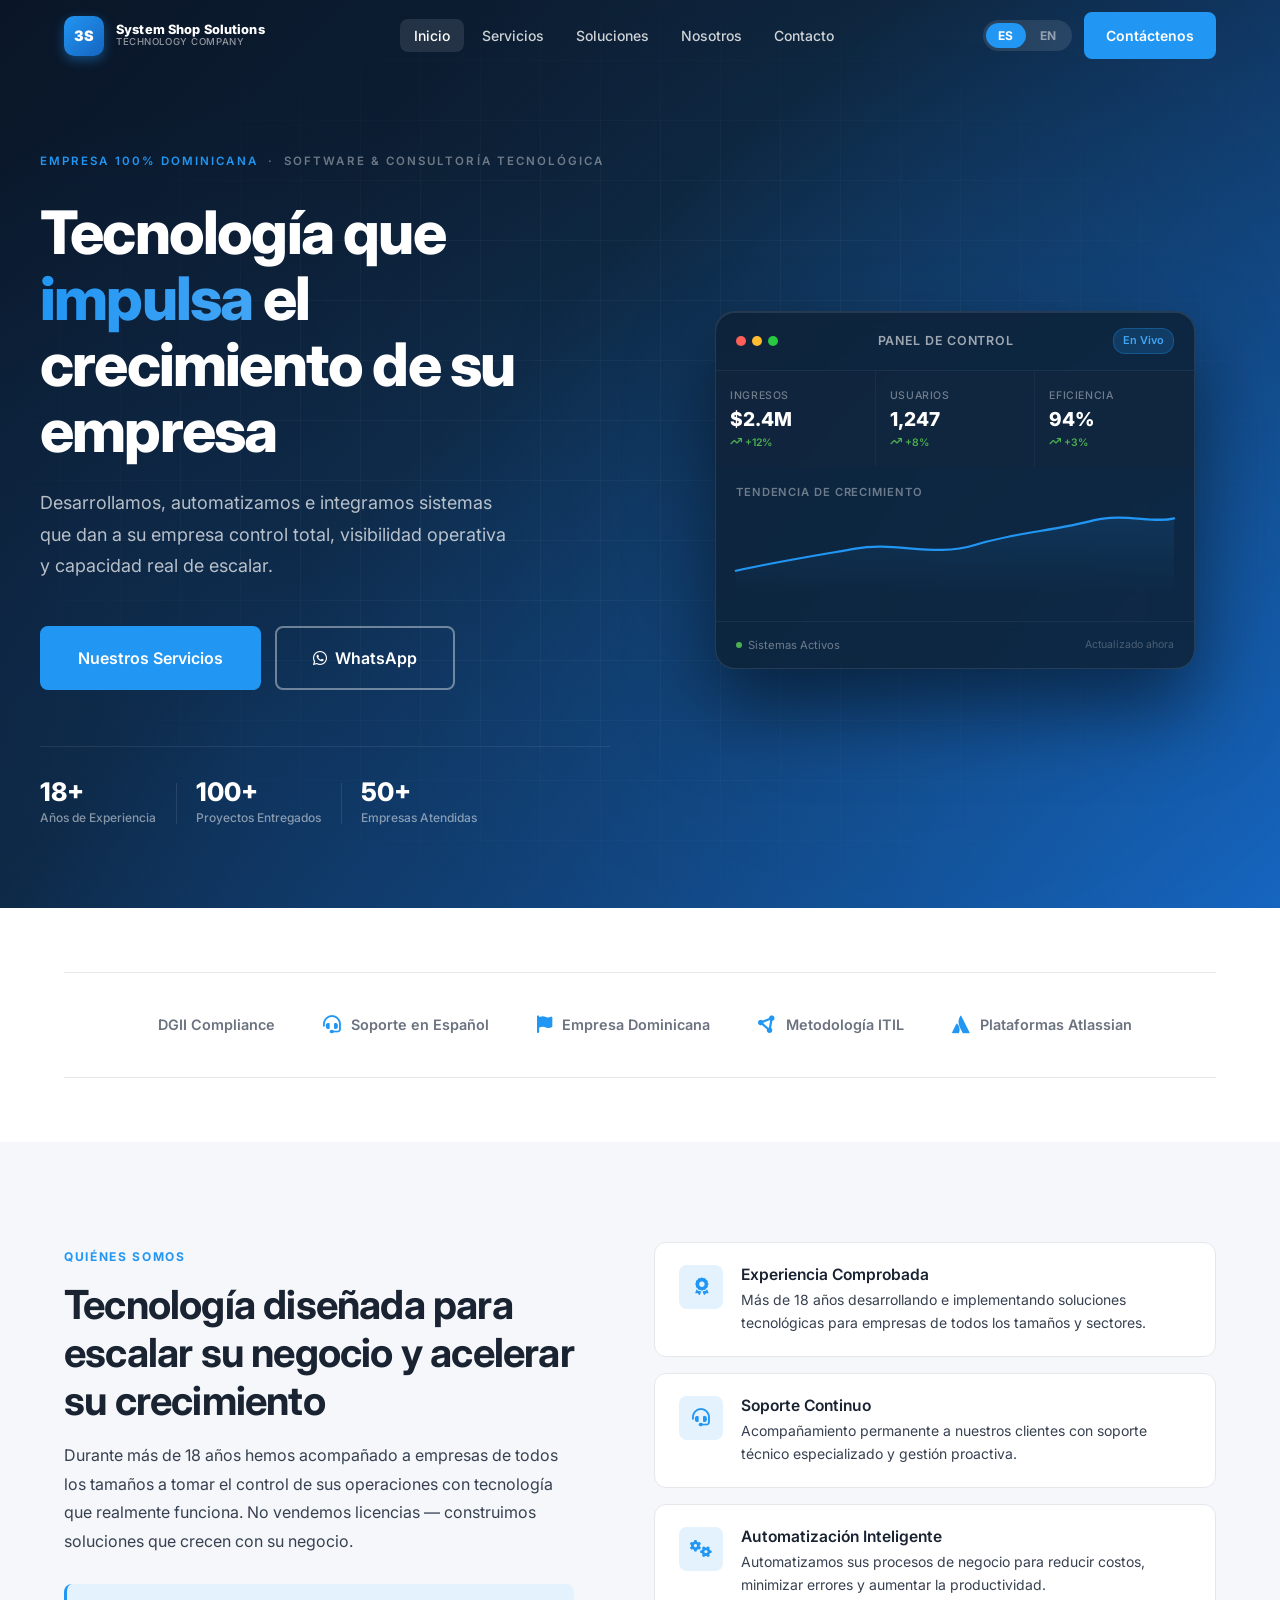
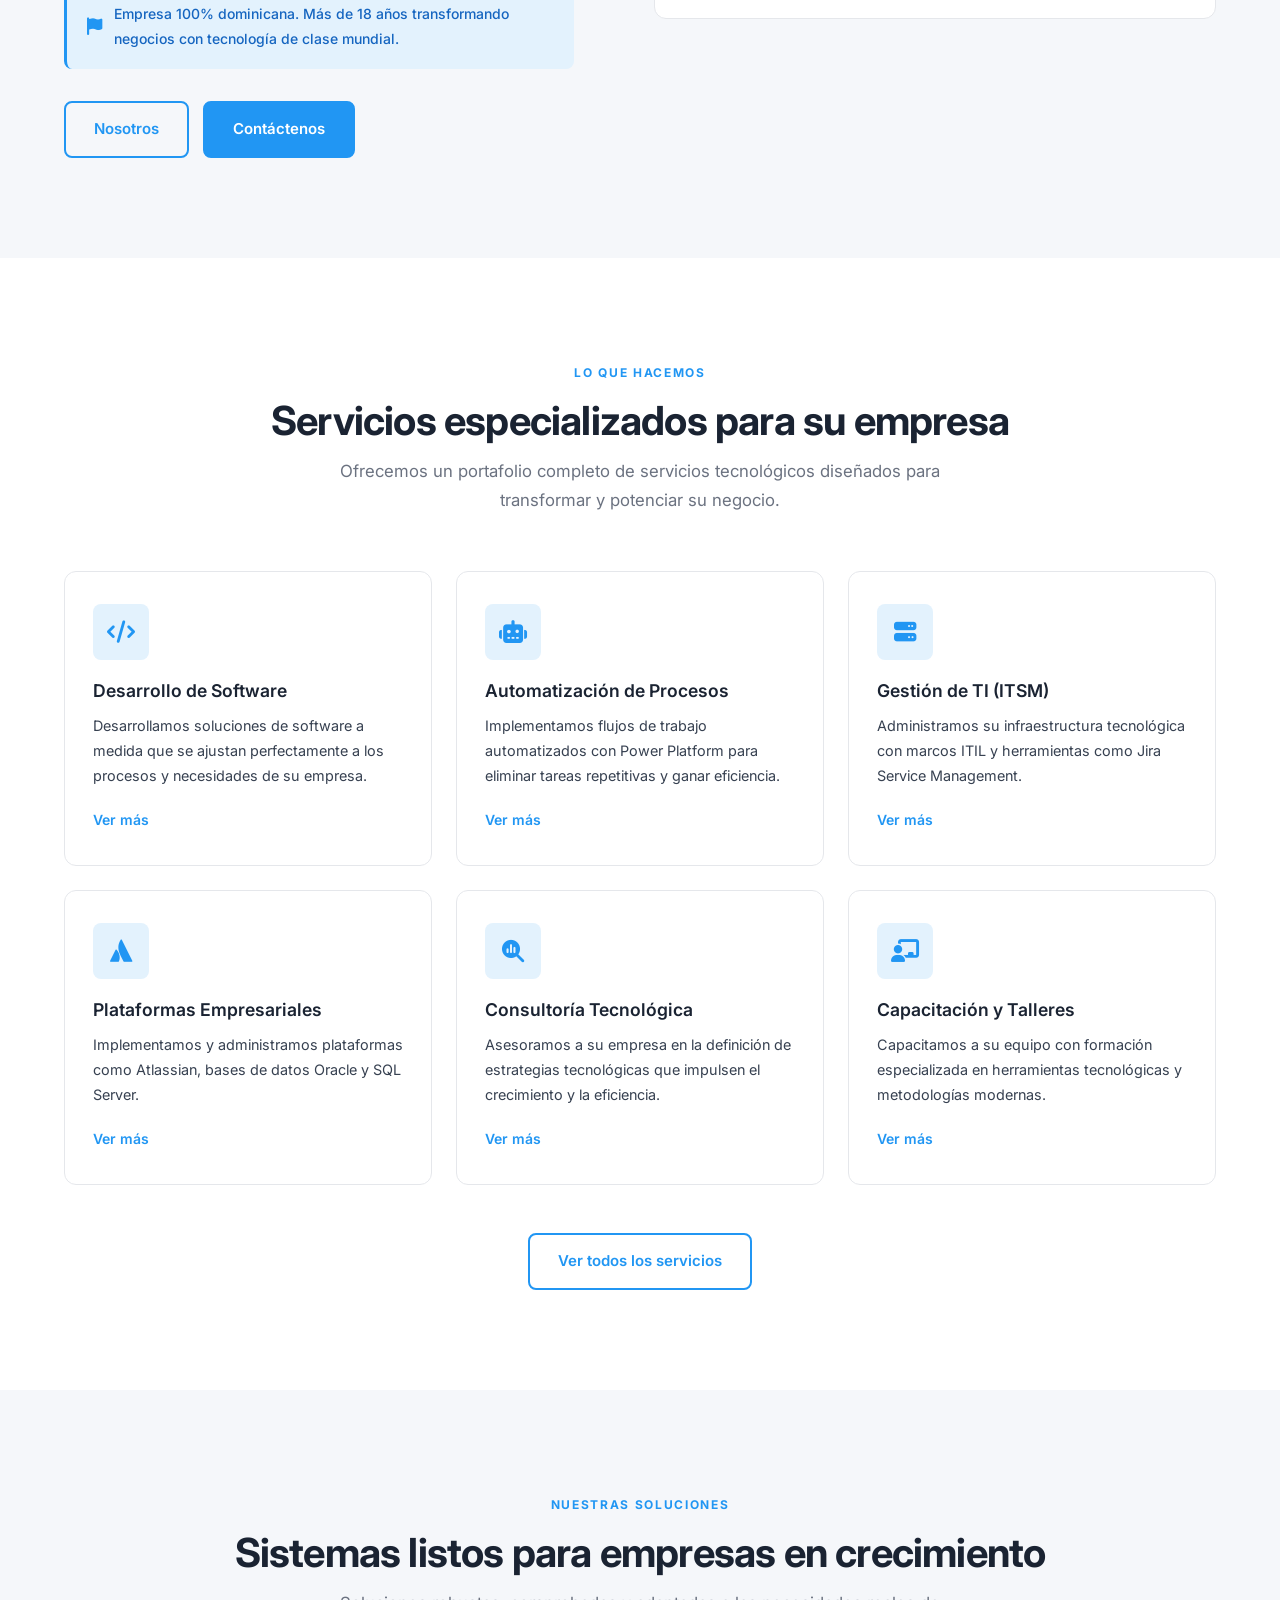
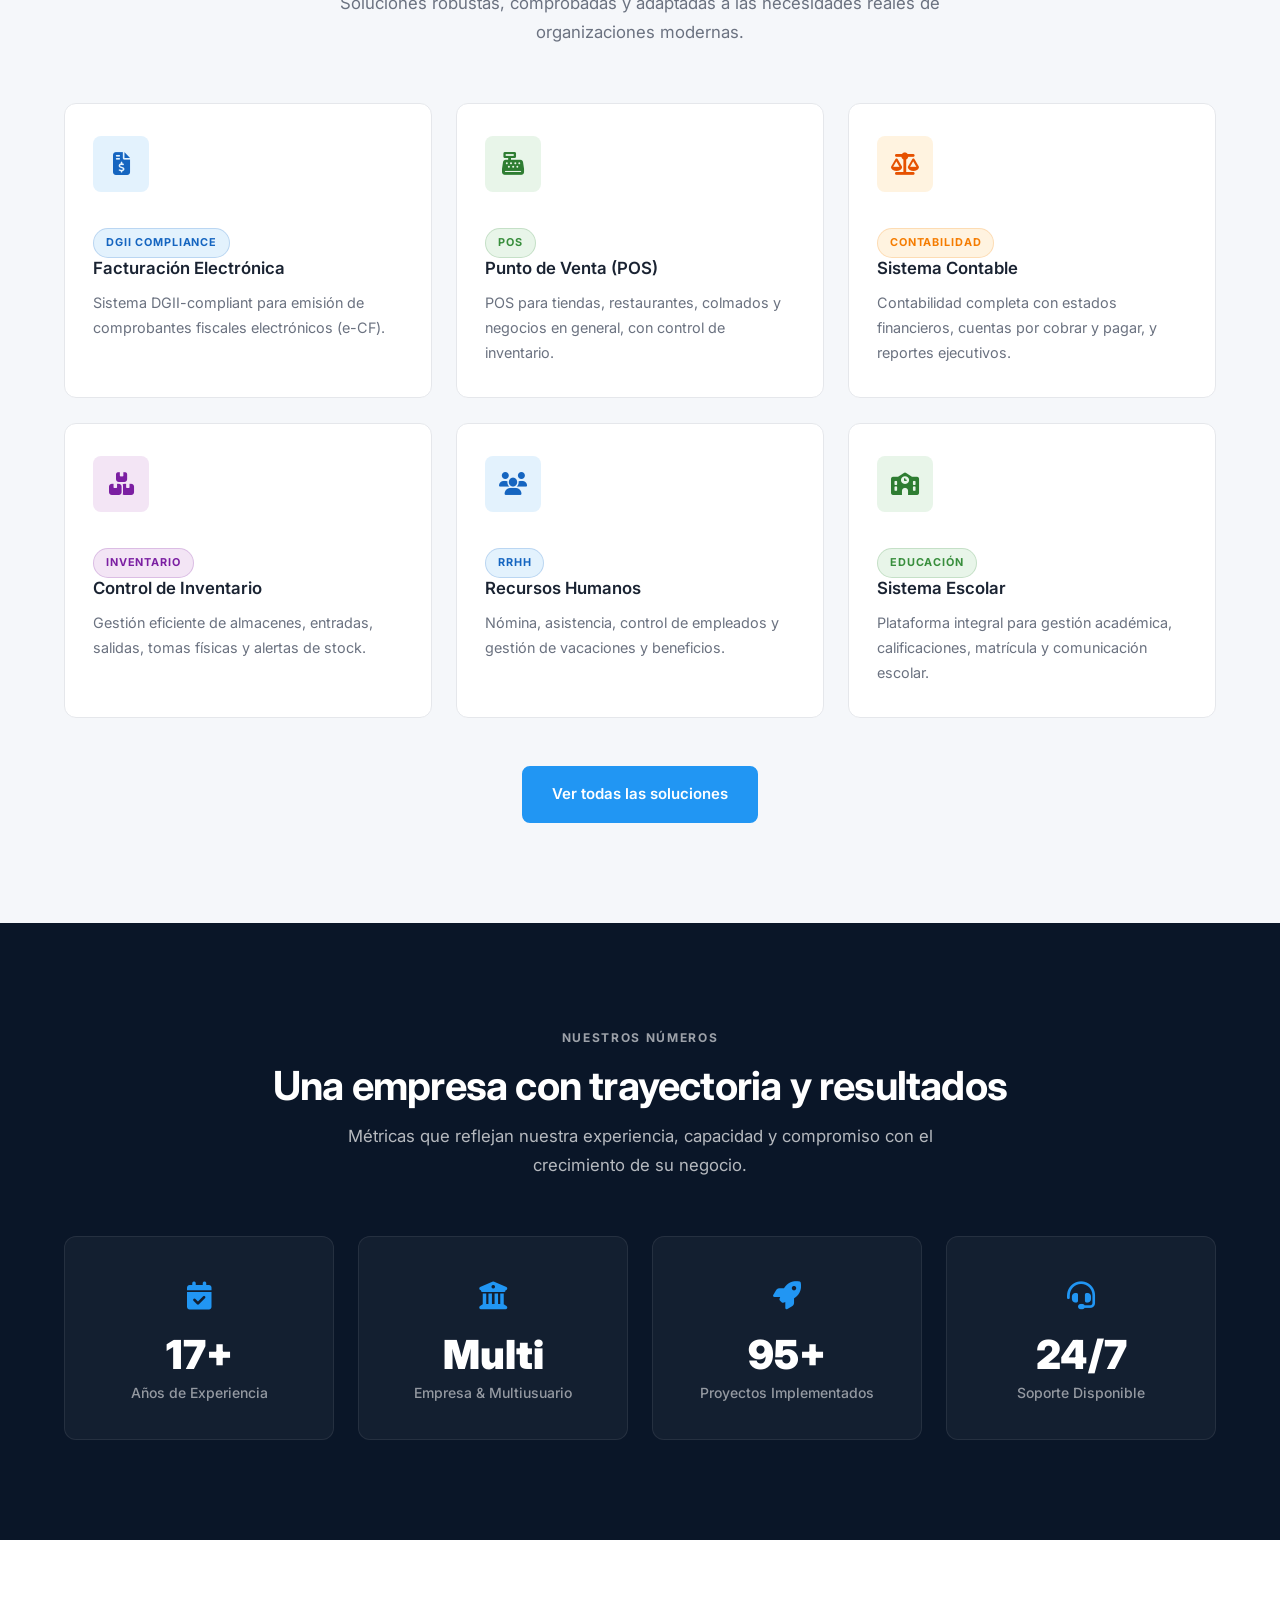
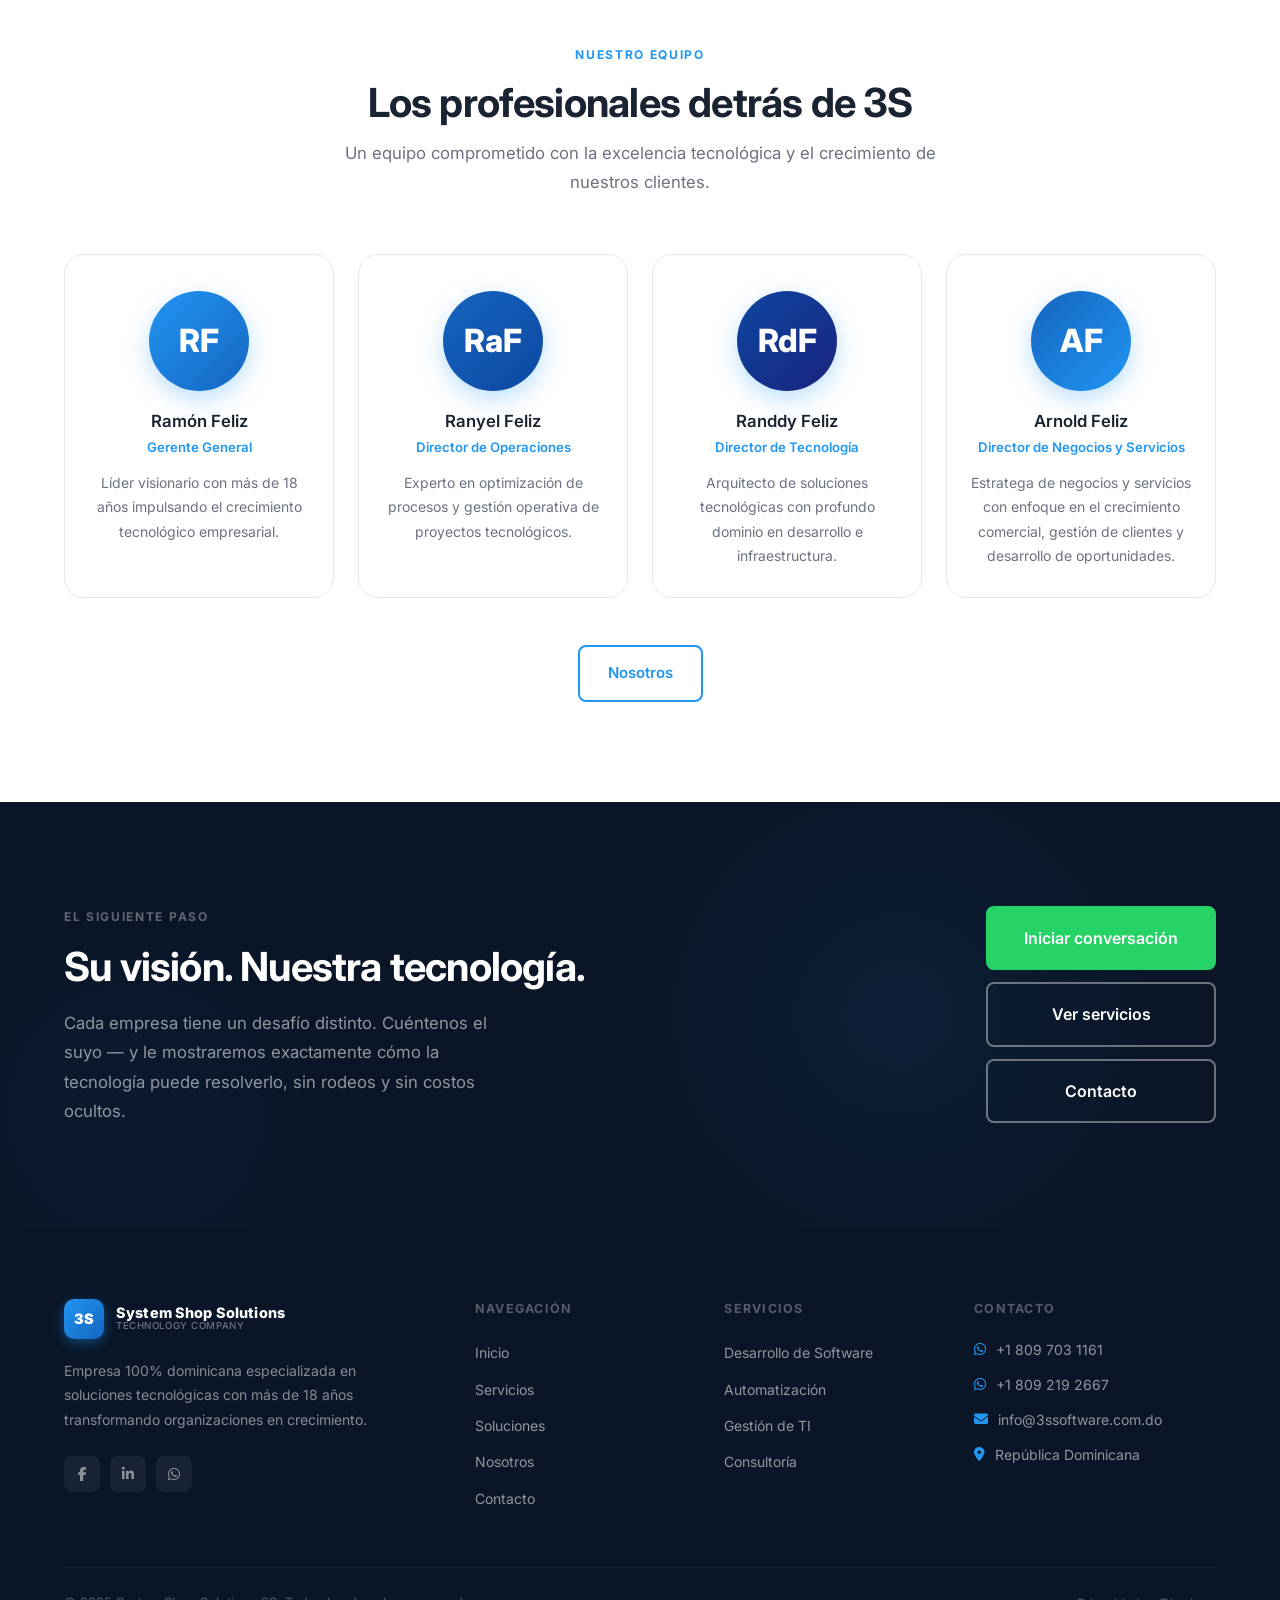
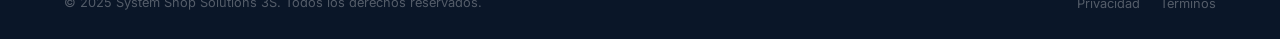
==== commit 1a1a466b: "Refine mobile UI" ====
--- a/index.html
+++ b/index.html
@@ -5,7 +5,7 @@
   <meta name="viewport" content="width=device-width, initial-scale=1.0" />
   <meta name="description" content="System Shop Solutions 3S — Soluciones tecnológicas que impulsan el crecimiento de su negocio. Software empresarial, automatización y consultoría en República Dominicana." />
   <title>System Shop Solutions 3S | Inicio</title>
-  <link rel="stylesheet" href="css/style.css?v=20260325-1" />
+  <link rel="stylesheet" href="css/style.css?v=20260325-3" />
   <link rel="stylesheet" href="https://cdnjs.cloudflare.com/ajax/libs/font-awesome/6.5.1/css/all.min.css" />
   <style>
     /* Dashboard gradient fill */
@@ -54,19 +54,27 @@
     <button class="nav-mobile-close" aria-label="Close menu">
       <i class="fa-solid fa-xmark"></i>
     </button>
+    <div class="nav-mobile-logo">
+      <div class="logo-mark">3S</div>
+      <div>
+        <span class="logo-name">System Shop Solutions</span>
+        <span class="logo-tag">Technology Company</span>
+      </div>
+    </div>
     <a href="index.html" data-i18n="nav.home">Inicio</a>
     <a href="services.html" data-i18n="nav.services">Servicios</a>
     <a href="solutions.html" data-i18n="nav.solutions">Soluciones</a>
     <a href="about.html" data-i18n="nav.about">Nosotros</a>
     <a href="contact.html" data-i18n="nav.contact">Contacto</a>
     <div class="nav-mobile-footer">
-      <a href="https://wa.me/18097031161" class="btn btn-whatsapp btn-sm" target="_blank" rel="noopener">
+      <a href="https://wa.me/18097031161" class="btn btn-whatsapp" target="_blank" rel="noopener">
         <i class="fa-brands fa-whatsapp"></i> WhatsApp
       </a>
       <div class="lang-toggle">
         <button class="lang-btn active" data-lang="es">ES</button>
         <button class="lang-btn" data-lang="en">EN</button>
       </div>
+      <p class="nav-mobile-note">System Shop Solutions 3S &middot; RD</p>
     </div>
   </nav>
 
@@ -565,7 +573,7 @@
     </div>
   </footer>
 
-  <script src="js/i18n.js?v=20260325-1"></script>
-  <script src="js/main.js?v=20260325-1"></script>
+  <script src="js/i18n.js?v=20260325-3"></script>
+  <script src="js/main.js?v=20260325-3"></script>
 </body>
 </html>
--- a/css/style.css
+++ b/css/style.css
@@ -1069,6 +1069,7 @@
 }
 .form-title { font-size: 1.3rem; font-weight: 700; margin-bottom: 8px; }
 .form-subtitle { font-size: .9rem; color: var(--c-muted); margin-bottom: 32px; }
+.field-error { display: none; font-size: .78rem; color: #e53935; margin-top: 5px; }
 
 .form-row {
   display: grid;
@@ -2213,23 +2214,150 @@
 }
 
 /* ============================================================
-   HERO MOBILE — Single authoritative override (≤480px)
-   ============================================================ */
+   MOBILE UX REFRESH — Hero + Menu (authoritative)
+   ============================================================ */
+
+/* ── HERO: 768px base mobile rhythm ─────────────────────────── */
+@media (max-width: 768px) {
+  /* Reduce internal content padding in single-column layout */
+  .hero-content { padding: 44px 0 36px; }
+  /* CTA gap already column-stacked; widen gap between buttons */
+  .hero-cta { gap: 12px; }
+  /* Both buttons: 48px minimum tap target */
+  .hero-cta .btn { min-height: 48px; }
+  /* CTA margin-bottom: loosen before stats */
+  .hero-cta { margin-bottom: 32px; }
+}
+
+/* ── HERO: 480px — full authoritative override ───────────────── */
 @media (max-width: 480px) {
-  .hero { min-height: auto !important; padding-top: calc(var(--nav-h) + 20px); padding-bottom: 32px; }
-  .hero-content { gap: 14px; }
+  .hero {
+    min-height: auto !important;
+    padding-top: calc(var(--nav-h) + 28px);
+    padding-bottom: 40px;
+  }
+  .hero-content { gap: 0; padding: 0; }
   .hero-eyebrow { display: none; }
-  .hero-title { font-size: 1.5rem; font-weight: 700; line-height: 1.25; letter-spacing: -0.3px; margin-bottom: 10px; hyphens: auto; }
-  .hero-subtitle { font-size: 0.9rem; line-height: 1.6; opacity: 0.9; margin-bottom: 16px; }
-  .hero-cta { gap: 8px; }
-  .hero-cta .btn { padding: 10px 14px; font-size: 0.9rem; border-radius: 10px; }
-  .hero-cta .btn-outline { border: 1px solid rgba(37,211,102,0.3); background: rgba(37,211,102,0.05); font-size: 0.875rem; }
-  .hero-stats-divider { margin: 16px 0 10px; }
-  .hero-stat-value { font-size: 1.2rem; }
-  .hero-stat-label { font-size: 0.7rem; }
+  .hero-title {
+    font-size: 1.6rem;
+    font-weight: 800;
+    line-height: 1.28;
+    letter-spacing: -0.4px;
+    margin-bottom: 12px;
+    hyphens: auto;
+  }
+  .hero-subtitle {
+    font-size: 0.925rem;
+    line-height: 1.7;
+    opacity: 0.85;
+    margin-bottom: 24px;
+  }
+  /* CTA: stacked full-width, clear visual hierarchy */
+  .hero-cta { gap: 10px; margin-bottom: 28px; }
+  .hero-cta .btn {
+    padding: 14px 20px;
+    font-size: 0.95rem;
+    border-radius: 12px;
+    min-height: 48px;
+    width: 100%;
+    justify-content: center;
+    font-weight: 700;
+  }
+  /* Primary: stays bold as-is */
+  /* Secondary (outline/WhatsApp): slightly less prominent */
+  .hero-cta .btn-outline {
+    padding: 13px 20px;
+    font-size: 0.9rem;
+    font-weight: 600;
+    border: 1.5px solid rgba(255,255,255,0.25);
+    background: rgba(255,255,255,0.06);
+  }
+  /* Stats rhythm */
+  .hero-stats-divider { margin: 20px 0 14px; }
+  .hero-stat-value { font-size: 1.3rem; }
+  .hero-stat-label { font-size: 0.72rem; }
   .hero-right { display: none; }
 }
+
+/* ── HERO: 360px — tightest phones ──────────────────────────── */
 @media (max-width: 360px) {
-  .hero-title    { font-size: 1.35rem; }
+  .hero { padding-top: calc(var(--nav-h) + 18px); padding-bottom: 32px; }
+  .hero-title    { font-size: 1.4rem; }
   .hero-subtitle { font-size: 0.875rem; }
+  .hero-cta .btn { padding: 13px 16px; }
+}
+
+/* ============================================================
+   MOBILE MENU — UX Refresh
+   ============================================================ */
+
+/* Logo block at top of mobile menu */
+.nav-mobile-logo {
+  display: flex;
+  align-items: center;
+  gap: 10px;
+  padding-bottom: 22px;
+  margin-bottom: 6px;
+  border-bottom: 1px solid rgba(255,255,255,.1);
+}
+.nav-mobile-logo .logo-mark {
+  width: 38px;
+  height: 38px;
+  font-size: .88rem;
+  border-radius: 9px;
+  flex-shrink: 0;
+}
+.nav-mobile-logo .logo-name {
+  font-size: .8rem;
+  font-weight: 700;
+  color: rgba(255,255,255,.9);
+  letter-spacing: 0;
+  display: block;
+}
+.nav-mobile-logo .logo-tag {
+  font-size: .58rem;
+  color: rgba(255,255,255,.4);
+  letter-spacing: .1em;
+  text-transform: uppercase;
+  display: block;
+}
+
+/* Nav links: more spacious, more legible separators */
+.nav-mobile a {
+  padding: 16px 0;
+  font-size: 1.35rem;
+  border-bottom-color: rgba(255,255,255,.09);
+  display: flex;
+  align-items: center;
+  min-height: 52px;
+}
+
+/* Footer: stronger WhatsApp CTA */
+.nav-mobile-footer {
+  gap: 14px;
+  padding-top: 24px;
+}
+.nav-mobile-footer .btn-whatsapp {
+  padding: 15px 20px;
+  font-size: 1rem;
+  font-weight: 700;
+  border-radius: 12px;
+  letter-spacing: .01em;
+}
+
+/* Footer note (optional branding line) */
+.nav-mobile-note {
+  text-align: center;
+  font-size: .65rem;
+  color: rgba(255,255,255,.28);
+  letter-spacing: .07em;
+  text-transform: uppercase;
+  margin-top: 2px;
+}
+
+/* Tight screens */
+@media (max-width: 360px) {
+  .nav-mobile       { padding: 72px 20px 28px; }
+  .nav-mobile a     { font-size: 1.2rem; padding: 14px 0; }
+  .nav-mobile-logo  { padding-bottom: 18px; }
 }
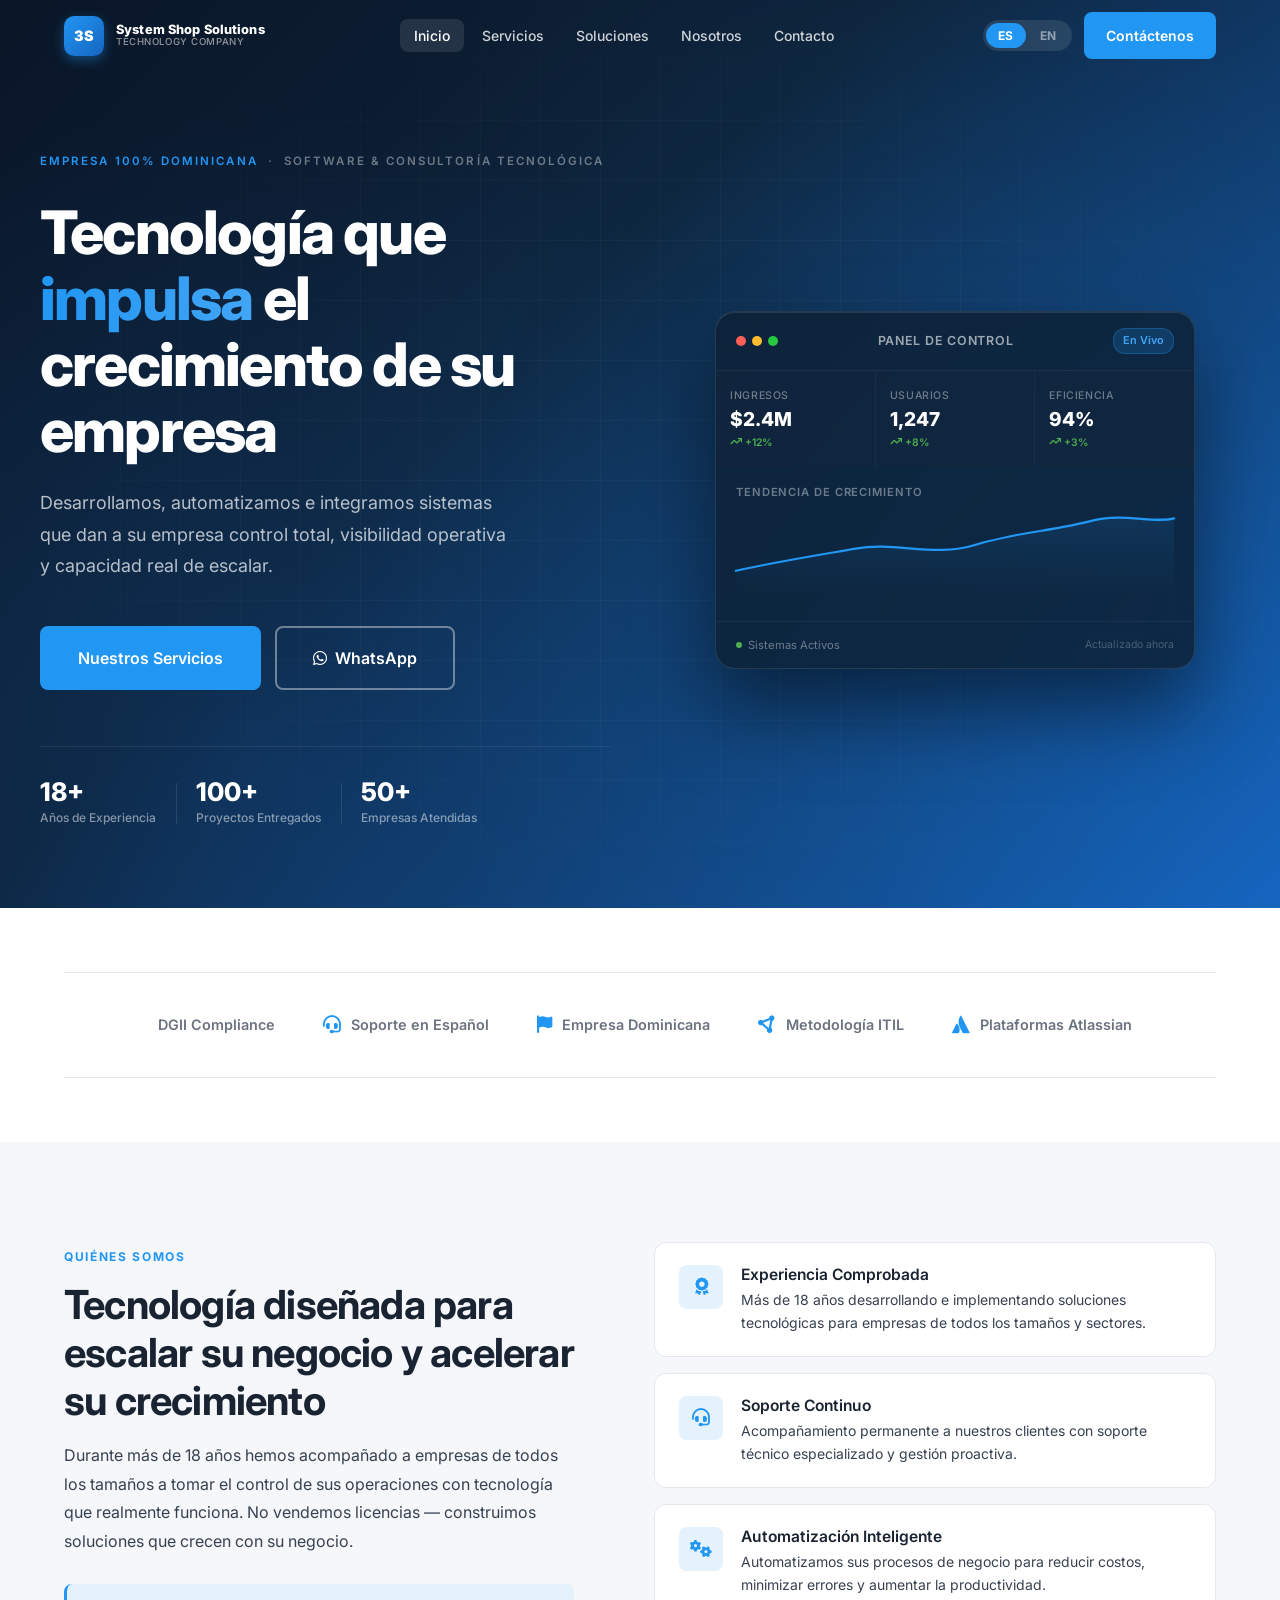
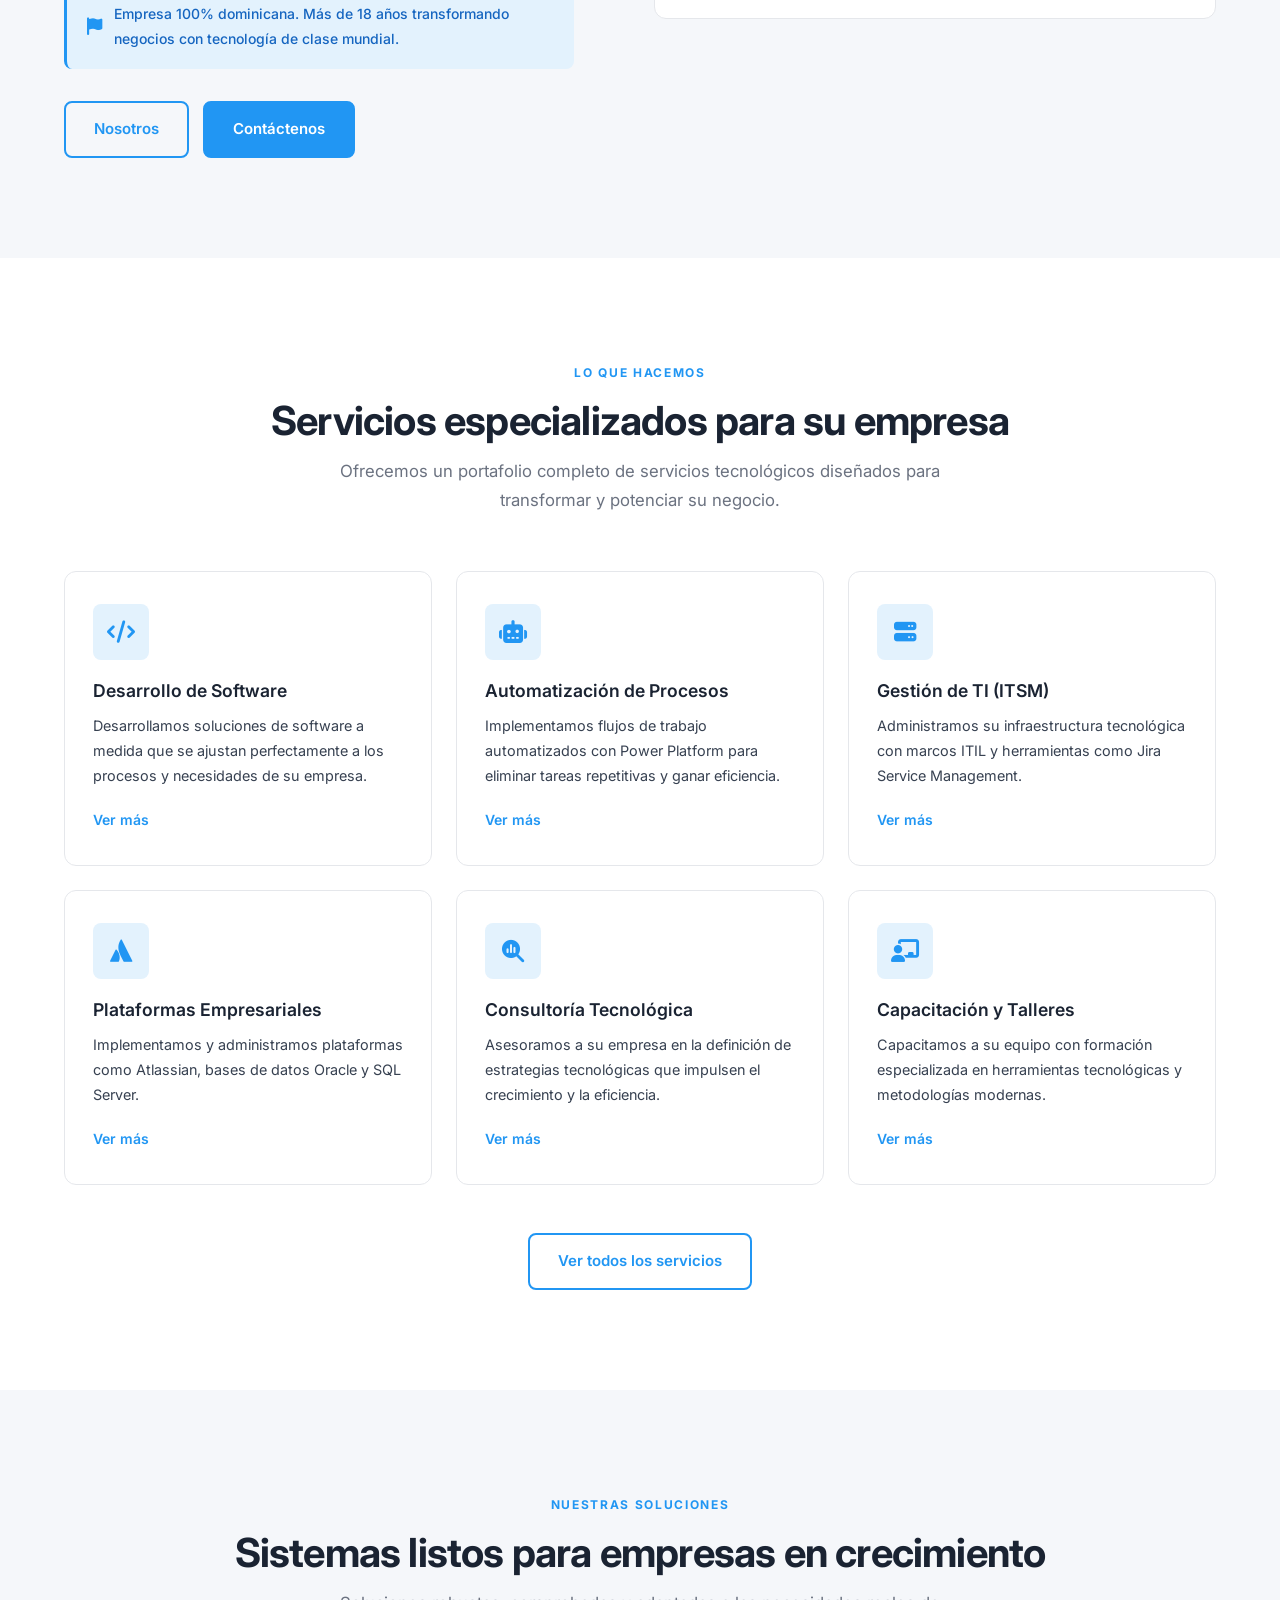
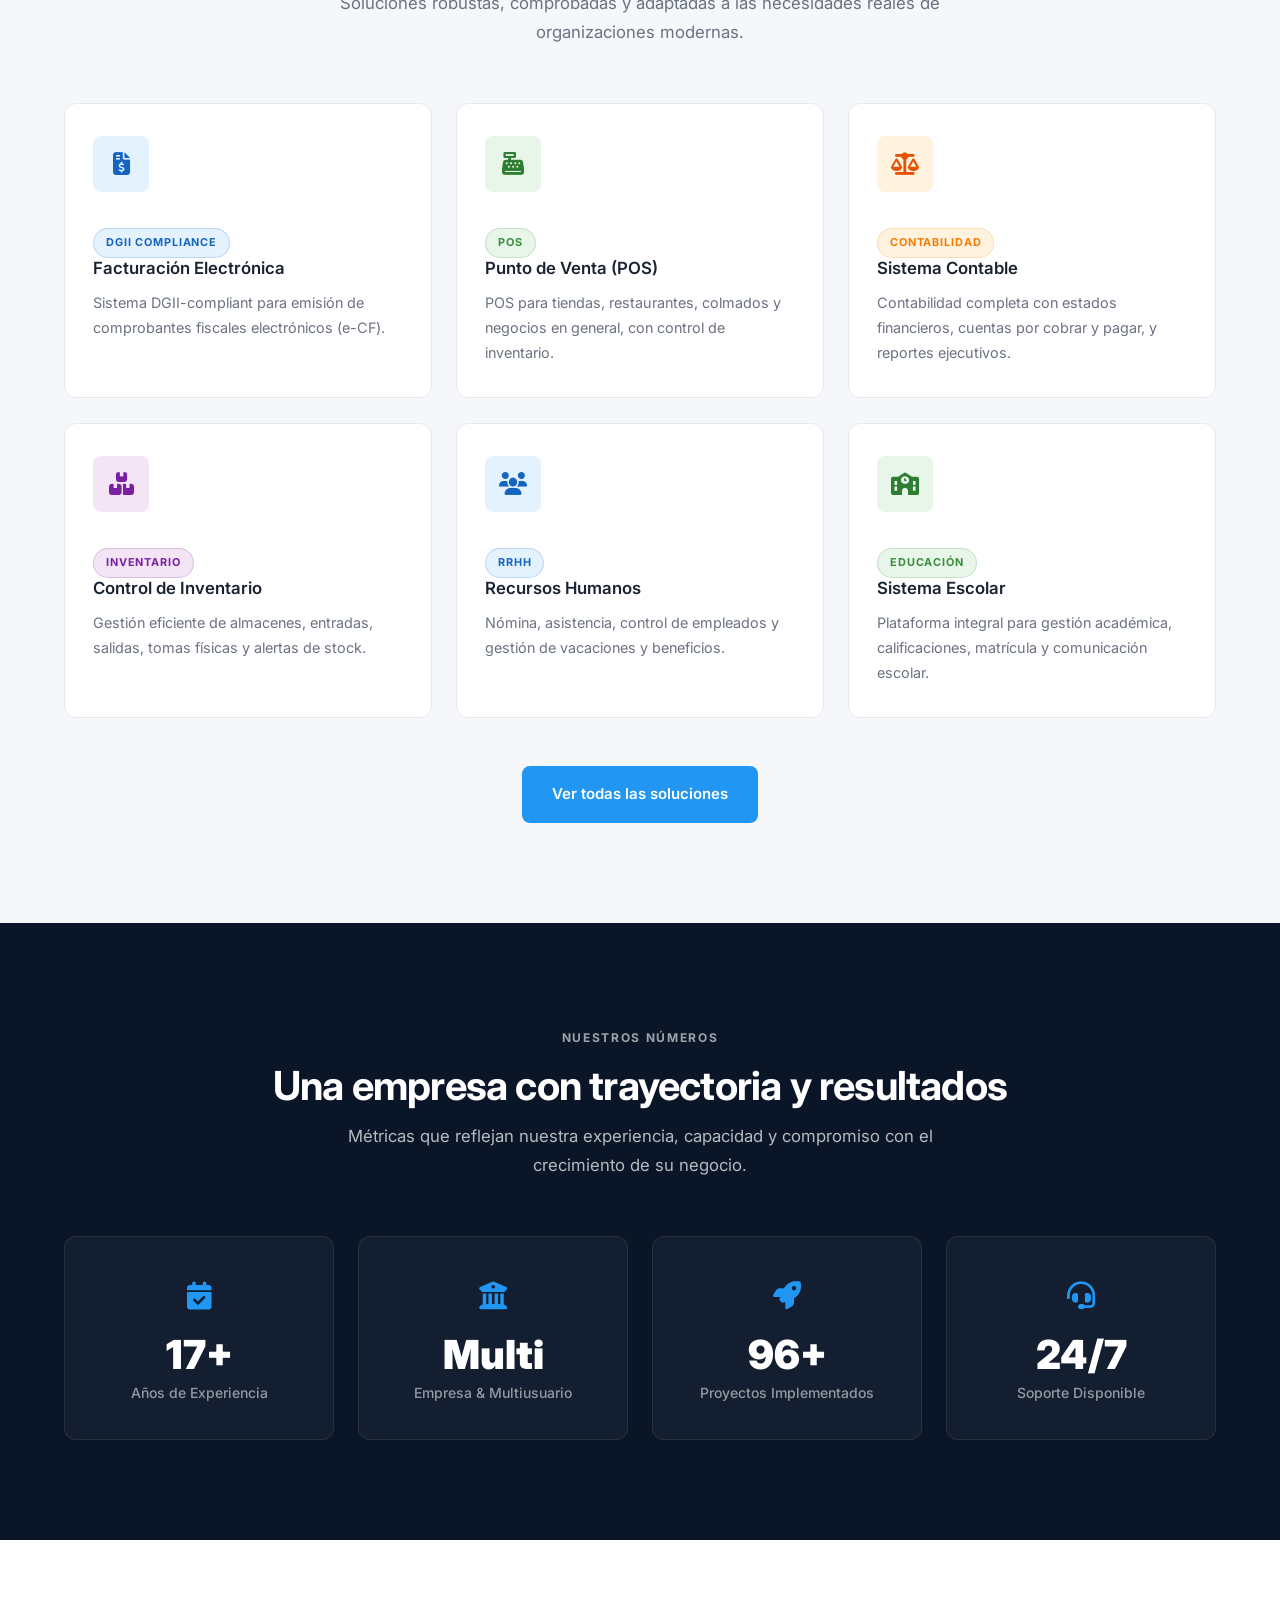
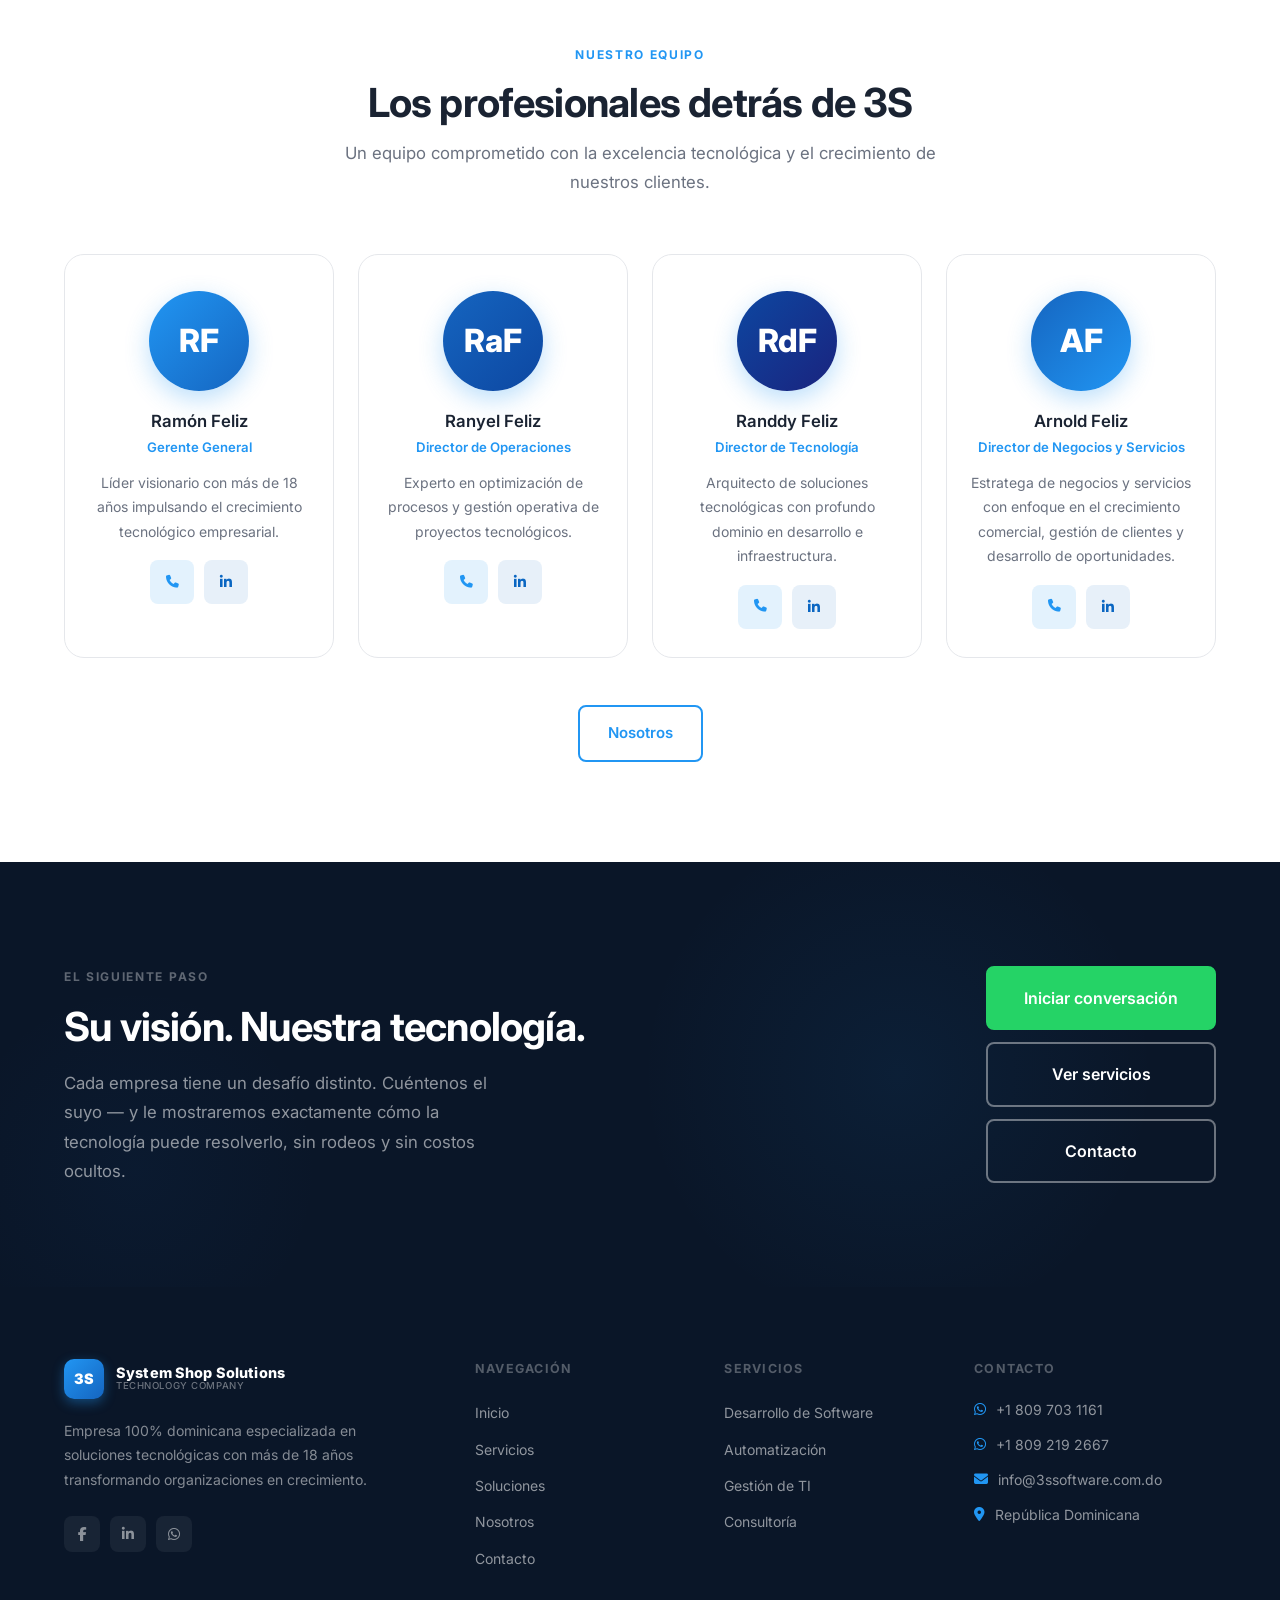
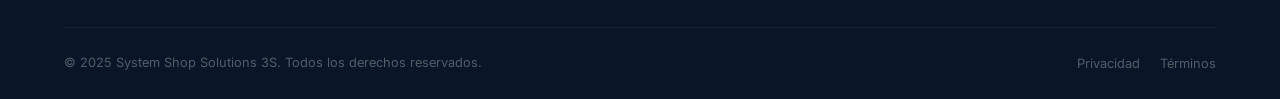
==== commit 3d42f8f7: "Refine mobile UI" ====
--- a/index.html
+++ b/index.html
@@ -5,7 +5,7 @@
   <meta name="viewport" content="width=device-width, initial-scale=1.0" />
   <meta name="description" content="System Shop Solutions 3S — Soluciones tecnológicas que impulsan el crecimiento de su negocio. Software empresarial, automatización y consultoría en República Dominicana." />
   <title>System Shop Solutions 3S | Inicio</title>
-  <link rel="stylesheet" href="css/style.css?v=20260325-3" />
+  <link rel="stylesheet" href="css/style.css?v=20260325-4" />
   <link rel="stylesheet" href="https://cdnjs.cloudflare.com/ajax/libs/font-awesome/6.5.1/css/all.min.css" />
   <style>
     /* Dashboard gradient fill */
@@ -431,24 +431,56 @@
           <h3>Ramón Feliz</h3>
           <div class="team-role" data-i18n="team1.role">Gerente General</div>
           <p data-i18n="team1.bio">Líder visionario con más de 18 años impulsando el crecimiento tecnológico empresarial.</p>
+          <div style="display:flex;gap:10px;justify-content:center;margin-top:16px;">
+            <a href="tel:+18097031161" class="footer-social" style="width:44px;height:44px;background:var(--c-accent-lt);" aria-label="Teléfono">
+              <i class="fa-solid fa-phone" style="color:var(--c-accent);font-size:.8rem;"></i>
+            </a>
+            <a href="https://www.linkedin.com/in/ramon-feliz-6610903b8/" class="footer-social" target="_blank" rel="noopener noreferrer" style="width:44px;height:44px;background:#E7F0F9;" aria-label="LinkedIn">
+              <i class="fa-brands fa-linkedin-in" style="color:#0A66C2;"></i>
+            </a>
+          </div>
         </div>
         <div class="team-card reveal reveal-delay-2">
           <div class="team-avatar" style="background:linear-gradient(135deg,#1565C0 0%,#0D47A1 100%)">RaF</div>
           <h3>Ranyel Feliz</h3>
           <div class="team-role" data-i18n="team2.role">Director de Operaciones</div>
           <p data-i18n="team2.bio">Experto en optimización de procesos y gestión operativa de proyectos tecnológicos.</p>
+          <div style="display:flex;gap:10px;justify-content:center;margin-top:16px;">
+            <a href="tel:+18498031543" class="footer-social" style="width:44px;height:44px;background:var(--c-accent-lt);" aria-label="Teléfono">
+              <i class="fa-solid fa-phone" style="color:var(--c-accent);font-size:.8rem;"></i>
+            </a>
+            <a href="https://www.linkedin.com/in/ranyelfeliz/" class="footer-social" target="_blank" rel="noopener noreferrer" style="width:44px;height:44px;background:#E7F0F9;" aria-label="LinkedIn">
+              <i class="fa-brands fa-linkedin-in" style="color:#0A66C2;"></i>
+            </a>
+          </div>
         </div>
         <div class="team-card reveal reveal-delay-3">
           <div class="team-avatar" style="background:linear-gradient(135deg,#0D47A1 0%,#1A237E 100%)">RdF</div>
           <h3>Randdy Feliz</h3>
           <div class="team-role" data-i18n="team3.role">Director de Tecnología</div>
           <p data-i18n="team3.bio">Arquitecto de soluciones tecnológicas con profundo dominio en desarrollo e infraestructura.</p>
+          <div style="display:flex;gap:10px;justify-content:center;margin-top:16px;">
+            <a href="tel:+18092192667" class="footer-social" style="width:44px;height:44px;background:var(--c-accent-lt);" aria-label="Teléfono">
+              <i class="fa-solid fa-phone" style="color:var(--c-accent);font-size:.8rem;"></i>
+            </a>
+            <a href="https://www.linkedin.com/in/randdyfeliz/" class="footer-social" target="_blank" rel="noopener noreferrer" style="width:44px;height:44px;background:#E7F0F9;" aria-label="LinkedIn">
+              <i class="fa-brands fa-linkedin-in" style="color:#0A66C2;"></i>
+            </a>
+          </div>
         </div>
         <div class="team-card reveal reveal-delay-4">
           <div class="team-avatar" style="background:linear-gradient(135deg,#1565C0 0%,#2196F3 100%)">AF</div>
           <h3>Arnold Feliz</h3>
           <div class="team-role" data-i18n="team4.role">Director de Negocios y Servicios</div>
           <p data-i18n="team4.bio">Estratega de negocios y servicios con enfoque en el crecimiento comercial, gestión de clientes y desarrollo de oportunidades.</p>
+          <div style="display:flex;gap:10px;justify-content:center;margin-top:16px;">
+            <a href="tel:+18099770360" class="footer-social" style="width:44px;height:44px;background:var(--c-accent-lt);" aria-label="Teléfono">
+              <i class="fa-solid fa-phone" style="color:var(--c-accent);font-size:.8rem;"></i>
+            </a>
+            <a href="https://www.linkedin.com/in/arnoldfeliz/" class="footer-social" target="_blank" rel="noopener noreferrer" style="width:44px;height:44px;background:#E7F0F9;" aria-label="LinkedIn">
+              <i class="fa-brands fa-linkedin-in" style="color:#0A66C2;"></i>
+            </a>
+          </div>
         </div>
       </div>
 
@@ -573,7 +605,7 @@
     </div>
   </footer>
 
-  <script src="js/i18n.js?v=20260325-3"></script>
-  <script src="js/main.js?v=20260325-3"></script>
+  <script src="js/i18n.js?v=20260325-4"></script>
+  <script src="js/main.js?v=20260325-4"></script>
 </body>
 </html>
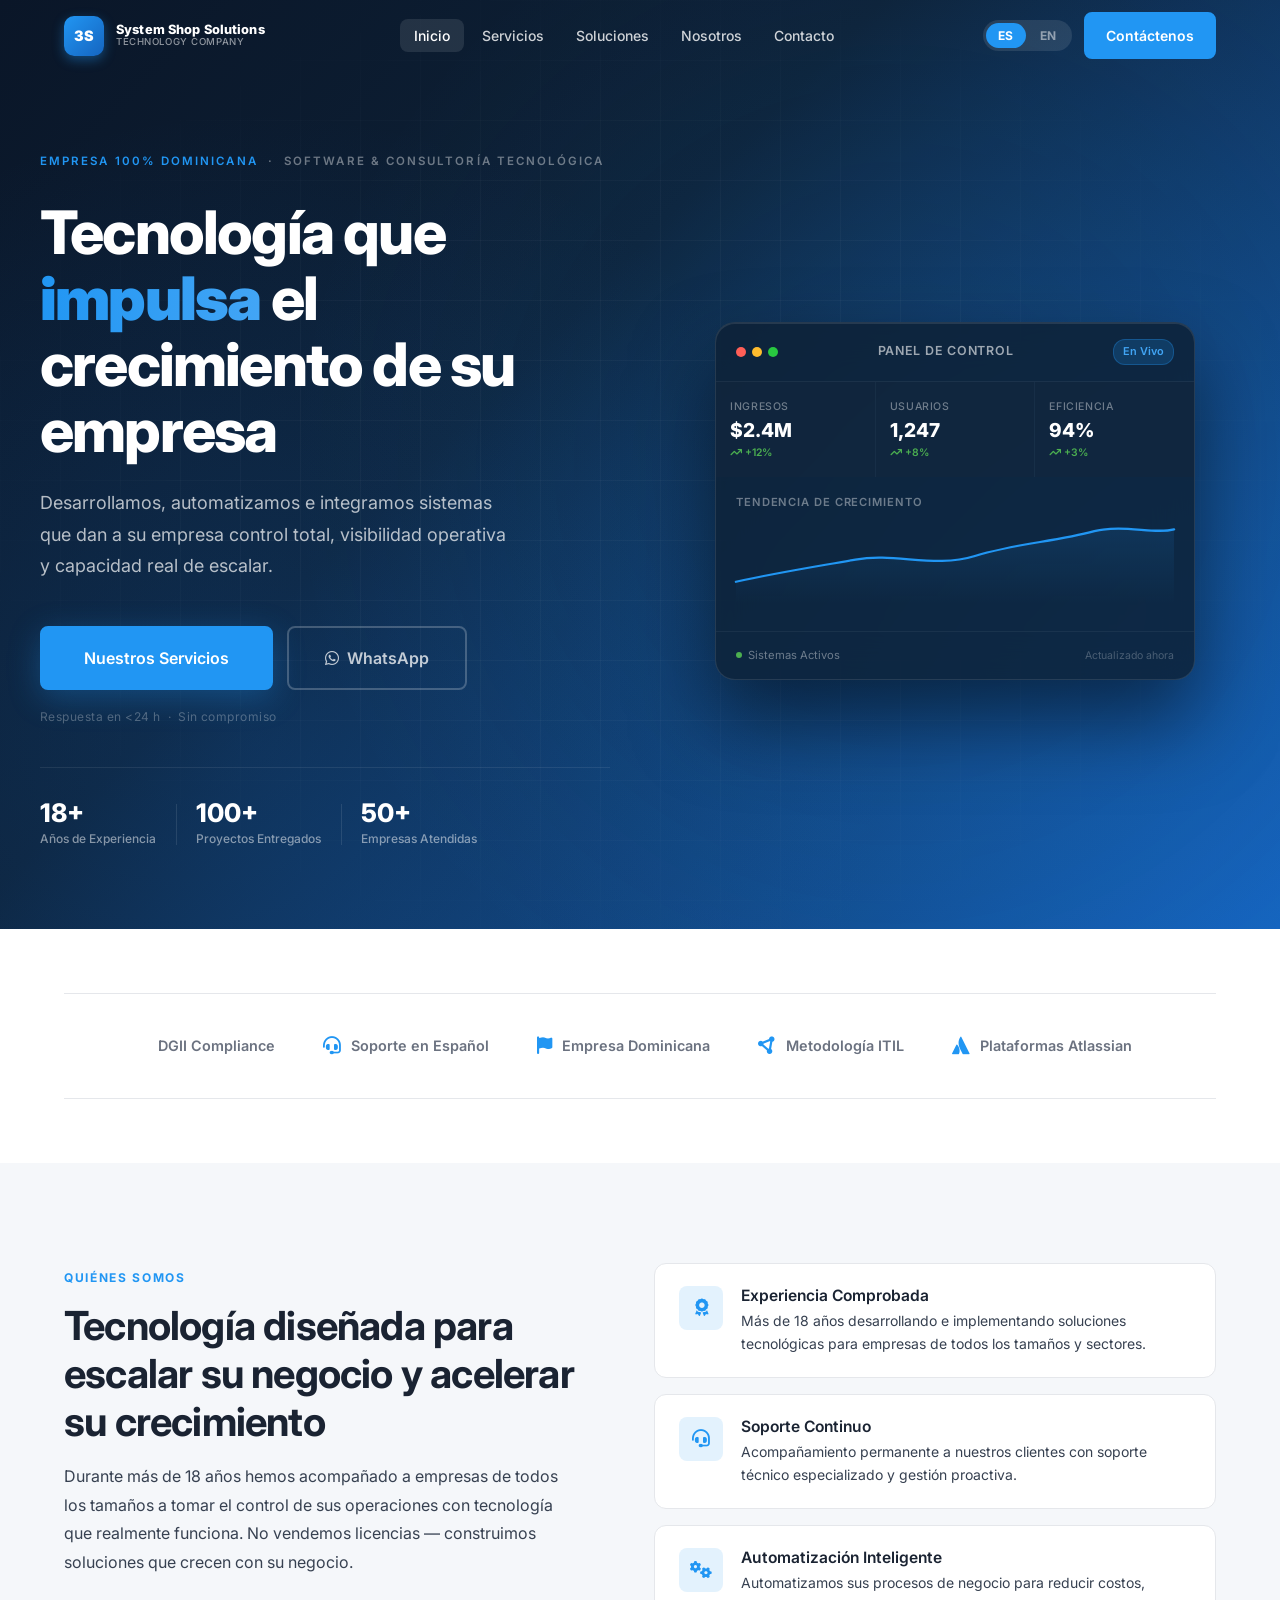
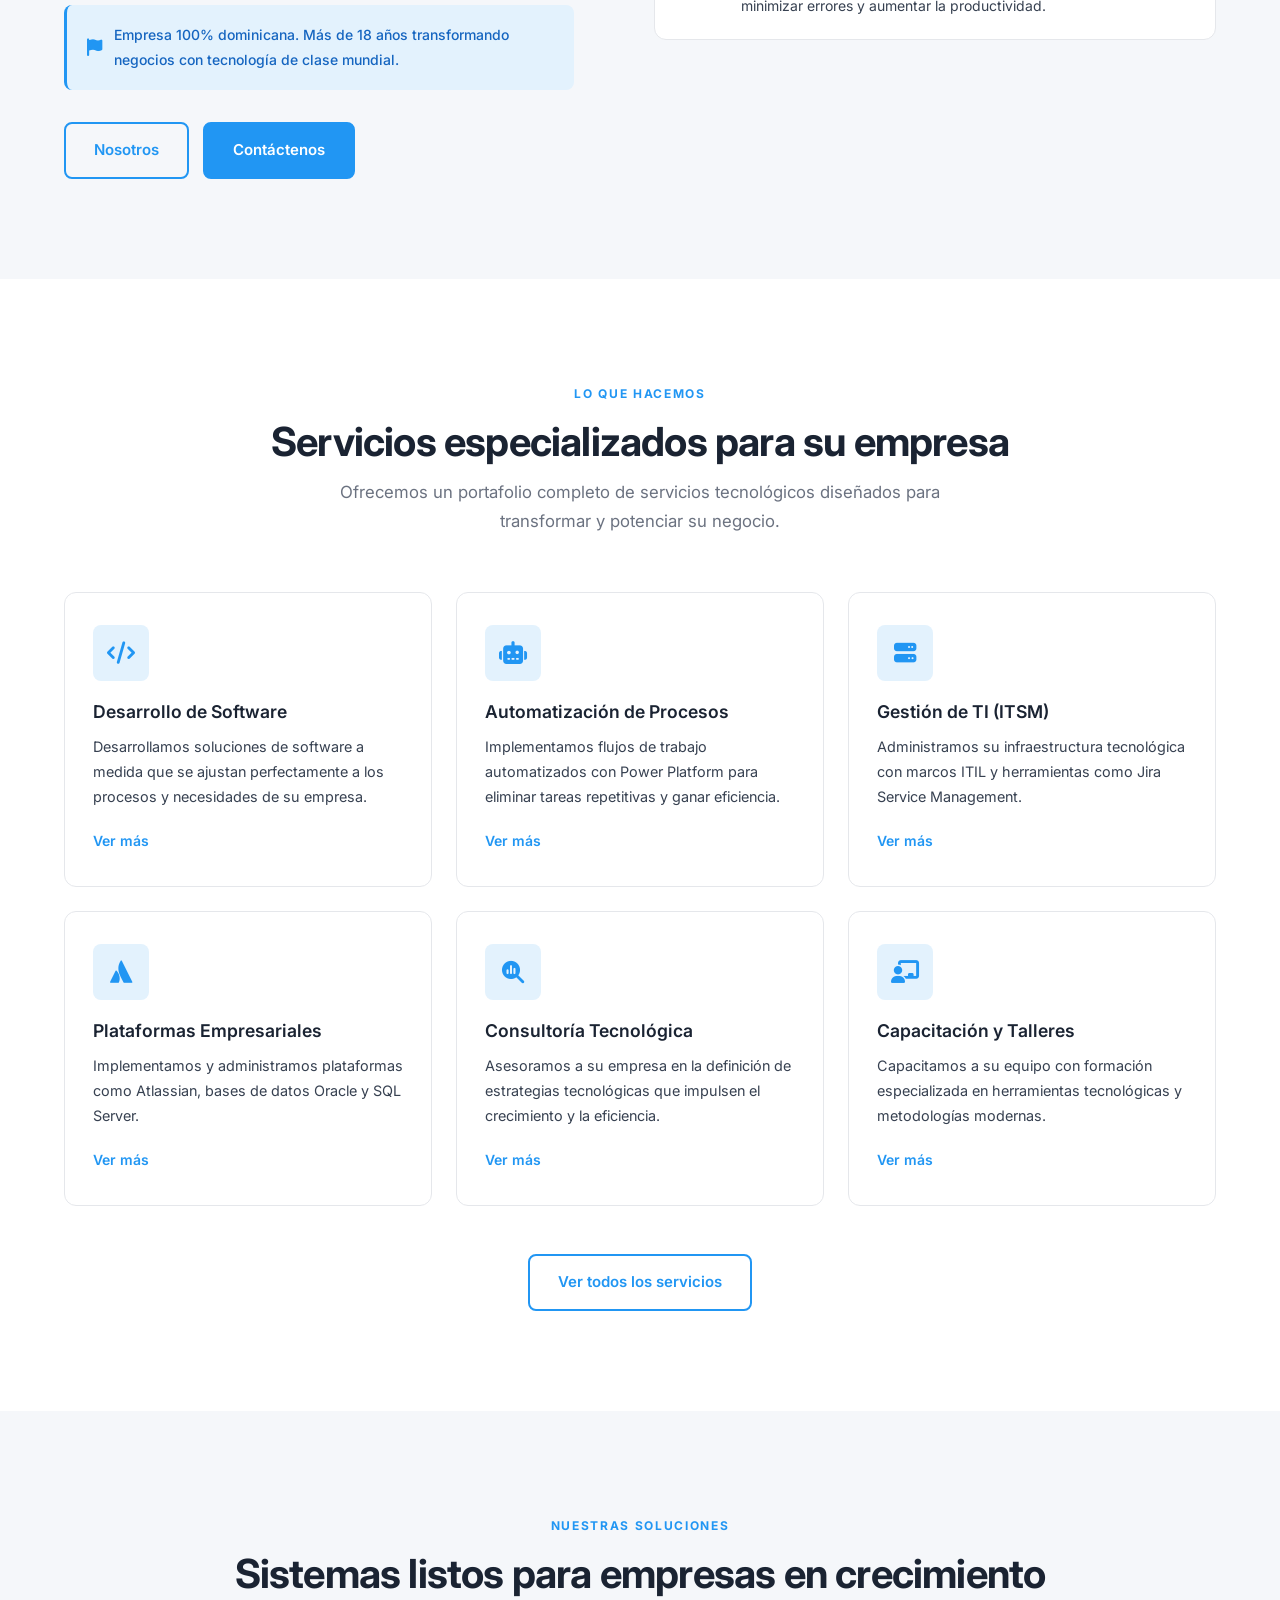
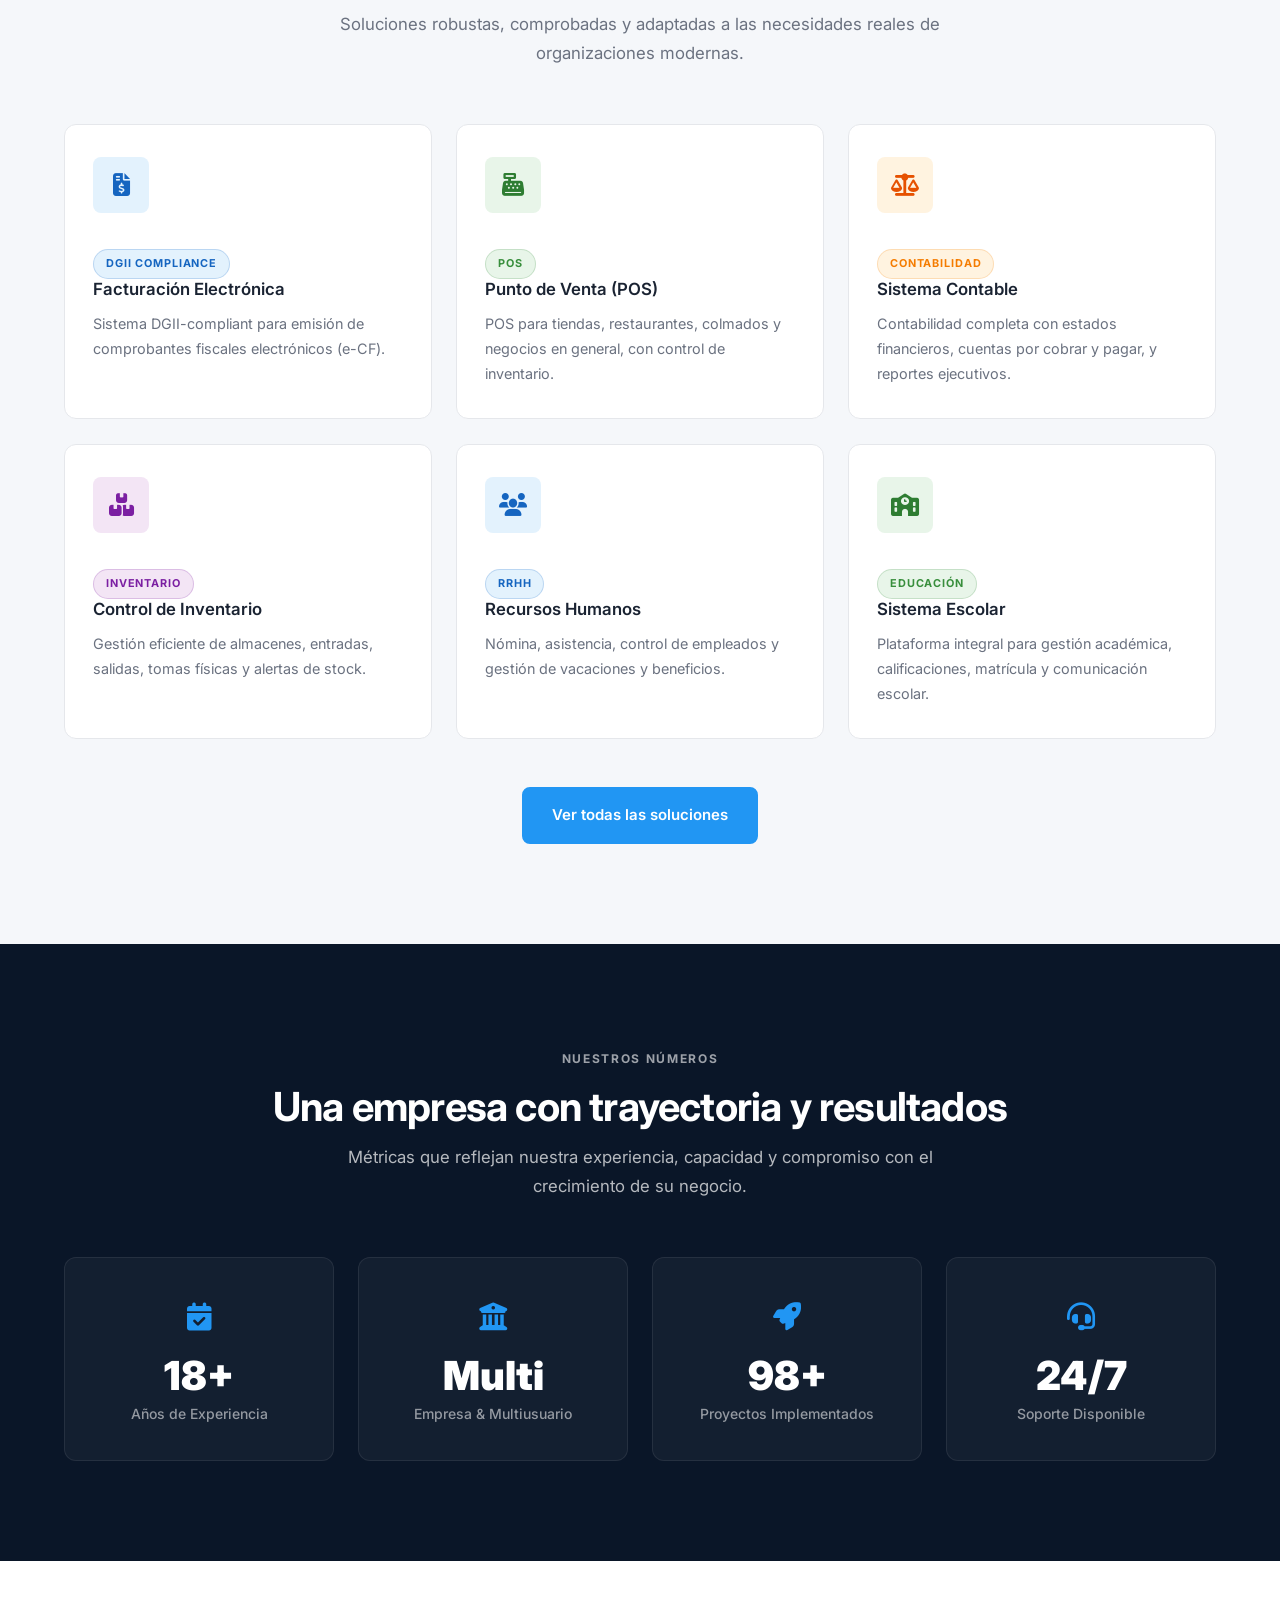
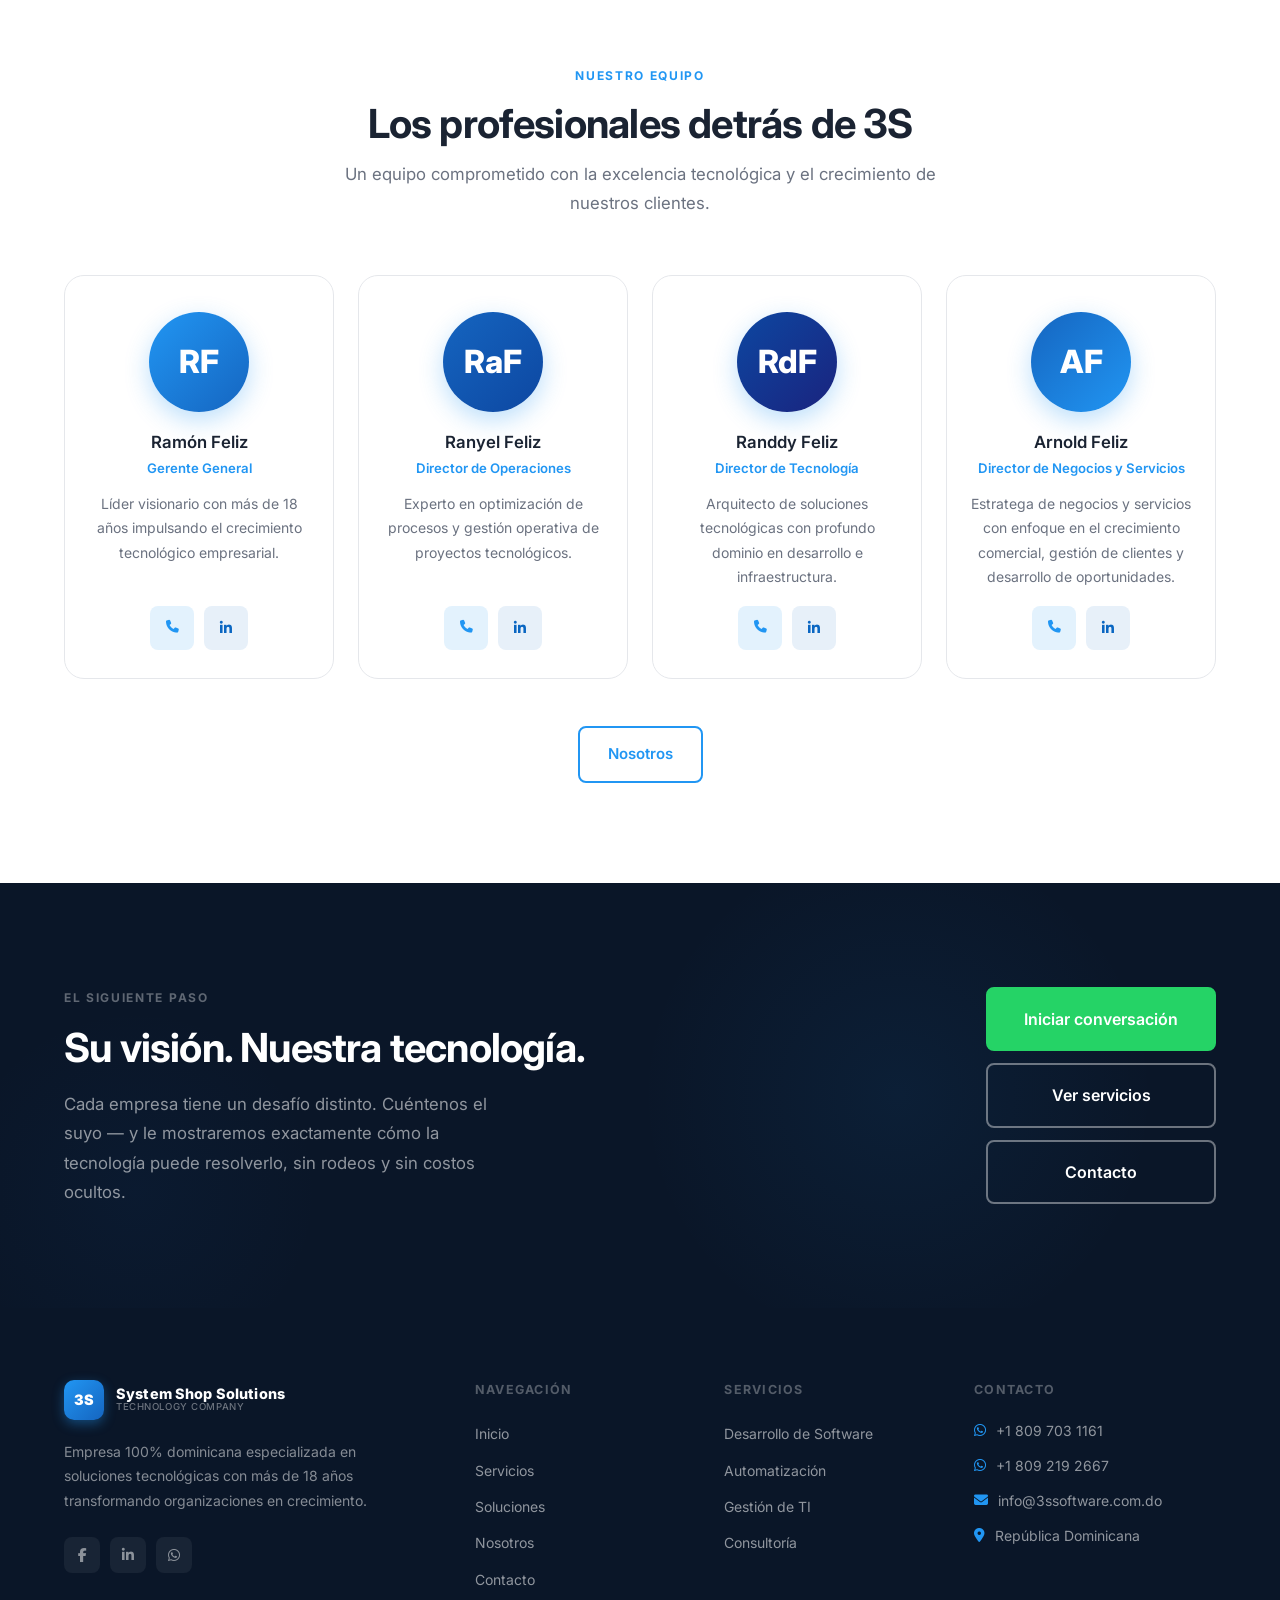
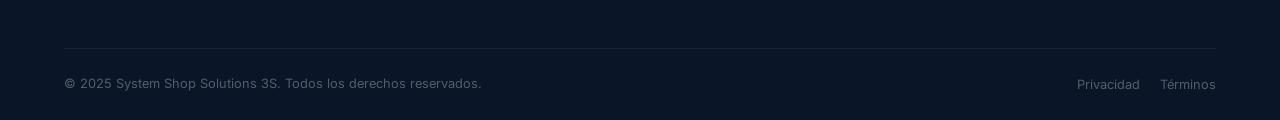
==== commit 634e2df1: "Refine mobile UI" ====
--- a/index.html
+++ b/index.html
@@ -5,7 +5,7 @@
   <meta name="viewport" content="width=device-width, initial-scale=1.0" />
   <meta name="description" content="System Shop Solutions 3S — Soluciones tecnológicas que impulsan el crecimiento de su negocio. Software empresarial, automatización y consultoría en República Dominicana." />
   <title>System Shop Solutions 3S | Inicio</title>
-  <link rel="stylesheet" href="css/style.css?v=20260325-4" />
+  <link rel="stylesheet" href="css/style.css?v=20260325-5" />
   <link rel="stylesheet" href="https://cdnjs.cloudflare.com/ajax/libs/font-awesome/6.5.1/css/all.min.css" />
   <style>
     /* Dashboard gradient fill */
@@ -96,7 +96,7 @@
         </h1>
 
         <p class="hero-subtitle" data-i18n="hero.subtitle">
-          Soluciones de software empresarial, automatización de procesos y consultoría tecnológica para llevar su negocio al siguiente nivel.
+          Desarrollamos, automatizamos e integramos sistemas que dan a su empresa control total, visibilidad operativa y capacidad real de escalar.
         </p>
 
         <div class="hero-cta">
@@ -107,6 +107,8 @@
             <i class="fa-brands fa-whatsapp"></i> <span data-i18n="hero.cta2">WhatsApp</span>
           </a>
         </div>
+
+        <p class="hero-microcopy" data-i18n-html="hero.microcopy">Respuesta en &lt;24 h &nbsp;·&nbsp; Sin compromiso</p>
 
         <div class="hero-stats-divider"></div>
 
@@ -187,7 +189,7 @@
   <!-- ============================================================
        TRUST BAR
        ============================================================ -->
-  <section class="section--sm" style="background:#fff;">
+  <section class="section--sm section--white">
     <div class="container">
       <div class="trust-bar">
         <div class="trust-item reveal"><i class="fa-solid fa-shield-check"></i> <span data-i18n="trust1">DGII Compliance</span></div>
--- a/css/style.css
+++ b/css/style.css
@@ -448,6 +448,7 @@
   -webkit-background-clip: text;
   -webkit-text-fill-color: transparent;
   background-clip: text;
+  font-weight: 900;
 }
 
 .hero-subtitle {
@@ -462,12 +463,12 @@
   display: flex;
   flex-wrap: wrap;
   gap: 14px;
-  margin-bottom: 56px;
+  margin-bottom: 16px;
 }
 
 .hero-stats {
   display: flex;
-  gap: 36px;
+  gap: 40px;
   flex-wrap: wrap;
 }
 .hero-stat {
@@ -475,7 +476,7 @@
   flex-direction: column;
 }
 .hero-stat-value {
-  font-size: 1.75rem;
+  font-size: 1.6rem;
   font-weight: 800;
   color: var(--c-white);
   line-height: 1;
@@ -1381,8 +1382,6 @@
 }
 
 @media (max-width: 768px) {
-  :root { --nav-h: 64px; }
-  .section { padding: 72px 0; }
   .nav-links, .nav-right .btn { display: none; }
   .nav-hamburger { display: flex; }
   .services-grid  { grid-template-columns: 1fr; }
@@ -1427,9 +1426,7 @@
   margin: 40px 0 32px;
 }
 
-/* Stat row refinement */
-.hero-stats { gap: 40px; }
-.hero-stat-value { font-size: 1.6rem; }
+/* Stat row separators */
 .hero-stat { position: relative; }
 .hero-stat + .hero-stat::before {
   content: '';
@@ -1644,6 +1641,9 @@
   border-radius: var(--r-l);
   padding: 36px 24px 28px;
   transition: transform var(--t), box-shadow var(--t), border-color var(--t);
+  display: flex;
+  flex-direction: column;
+  align-items: stretch;
 }
 .team-card:hover {
   transform: translateY(-6px);
@@ -1654,6 +1654,7 @@
   font-size: .875rem;
   margin-top: 12px;
   color: var(--c-muted);
+  flex: 1;
 }
 
 /* ── Solution card — improved border accent on hover ── */
@@ -2128,11 +2129,8 @@
    because earlier trims were too incremental to be noticeable.
    ============================================================ */
 
-/* ── 1. NAVBAR: smaller height, cleaner logo, separated controls ── */
-@media (max-width: 768px) {
-  /* Shrink nav height from 64px → 58px */
-  :root { --nav-h: 58px; }
-
+/* ── 1. NAVBAR: logo scale & control spacing ── */
+@media (max-width: 768px) {
   /* Smaller logo block: 30px icon, no subtitle tag, tighter gap */
   .logo-mark { width: 30px; height: 30px; font-size: .75rem; border-radius: 7px; }
   .logo-name { font-size: .68rem; letter-spacing: 0; }
@@ -2154,17 +2152,6 @@
 @media (max-width: 768px) {
   /* Was 13px 26px — still 41px tall. Now 10px 16px = ~35px. */
   .btn-lg { padding: 10px 16px; font-size: .875rem; }
-}
-
-/* ── 5. GLOBAL SECTION RHYTHM ────────────────────────────────── */
-/* Was 64px / 48px — still feels dense between sections on mobile */
-@media (max-width: 768px) {
-  .section     { padding: 52px 0; }
-  .section--sm { padding: 36px 0; }
-}
-@media (max-width: 400px) {
-  .section     { padding: 44px 0; }
-  .section--sm { padding: 28px 0; }
 }
 
 /* ── 6. SECTION HEADINGS: more compact below 480px ─────────── */
@@ -2360,4 +2347,107 @@
   .nav-mobile       { padding: 72px 20px 28px; }
   .nav-mobile a     { font-size: 1.2rem; padding: 14px 0; }
   .nav-mobile-logo  { padding-bottom: 18px; }
+}
+
+/* ============================================================
+   TEAM CARD — Actions Row (icon-only, 3 icons per card)
+   ============================================================ */
+.team-actions {
+  display: flex;
+  gap: 10px;
+  justify-content: center;
+  align-items: center;
+  margin-top: 20px;
+  padding-top: 16px;
+  border-top: 1px solid var(--c-border);
+  width: 100%;
+}
+.team-action-icon {
+  display: flex;
+  align-items: center;
+  justify-content: center;
+  width: 38px;
+  height: 38px;
+  border-radius: var(--r-s);
+  font-size: .875rem;
+  text-decoration: none;
+  transition: background var(--t), color var(--t), transform var(--t), box-shadow var(--t);
+  flex-shrink: 0;
+}
+/* Phone */
+.team-action-icon--phone {
+  background: var(--c-accent-lt);
+  color: var(--c-accent);
+}
+.team-action-icon--phone:hover {
+  background: var(--c-accent);
+  color: #fff;
+  transform: translateY(-2px);
+  box-shadow: 0 4px 12px rgba(33,150,243,.3);
+}
+/* WhatsApp */
+.team-action-icon--wa {
+  background: #E8F5E9;
+  color: #2E7D32;
+}
+.team-action-icon--wa:hover {
+  background: #25D366;
+  color: #fff;
+  transform: translateY(-2px);
+  box-shadow: 0 4px 12px rgba(37,211,102,.3);
+}
+/* LinkedIn */
+.team-action-icon--li {
+  background: #E7F0F9;
+  color: #0A66C2;
+}
+.team-action-icon--li:hover {
+  background: #0A66C2;
+  color: #fff;
+  transform: translateY(-2px);
+  box-shadow: 0 4px 12px rgba(10,102,194,.3);
+}
+
+/* Mobile: 44px tap targets */
+@media (max-width: 768px) {
+  .team-action-icon { width: 44px; height: 44px; font-size: .95rem; }
+  .team-actions { gap: 12px; }
+}
+
+/* ============================================================
+   HERO — CONVERSION PASS (v9)
+   ============================================================ */
+
+/* Section white: complement the existing section variants */
+.section--white { background: var(--c-white); }
+
+/* CTA visual hierarchy: primary dominates, secondary recedes */
+.hero-cta .btn-primary {
+  box-shadow: var(--sh-blue);
+  padding: 17px 42px;
+}
+.hero-cta .btn-outline {
+  border-color: rgba(255,255,255,.22);
+  color: rgba(255,255,255,.75);
+}
+
+/* Microcopy trust hint below CTAs */
+.hero-microcopy {
+  font-size: .75rem;
+  color: rgba(255,255,255,.28);
+  letter-spacing: .04em;
+  margin-bottom: 0;
+}
+
+@media (max-width: 768px) {
+  .hero-microcopy { font-size: .7rem; }
+  /* Restore tap-target-friendly spacing on mobile */
+  .hero-cta { margin-bottom: 12px; }
+}
+
+@media (max-width: 480px) {
+  /* Microcopy adds noise above fold on small screens — hide it */
+  .hero-microcopy { display: none; }
+  /* CTA margin-bottom now owns the gap before divider */
+  .hero-cta { margin-bottom: 24px; }
 }
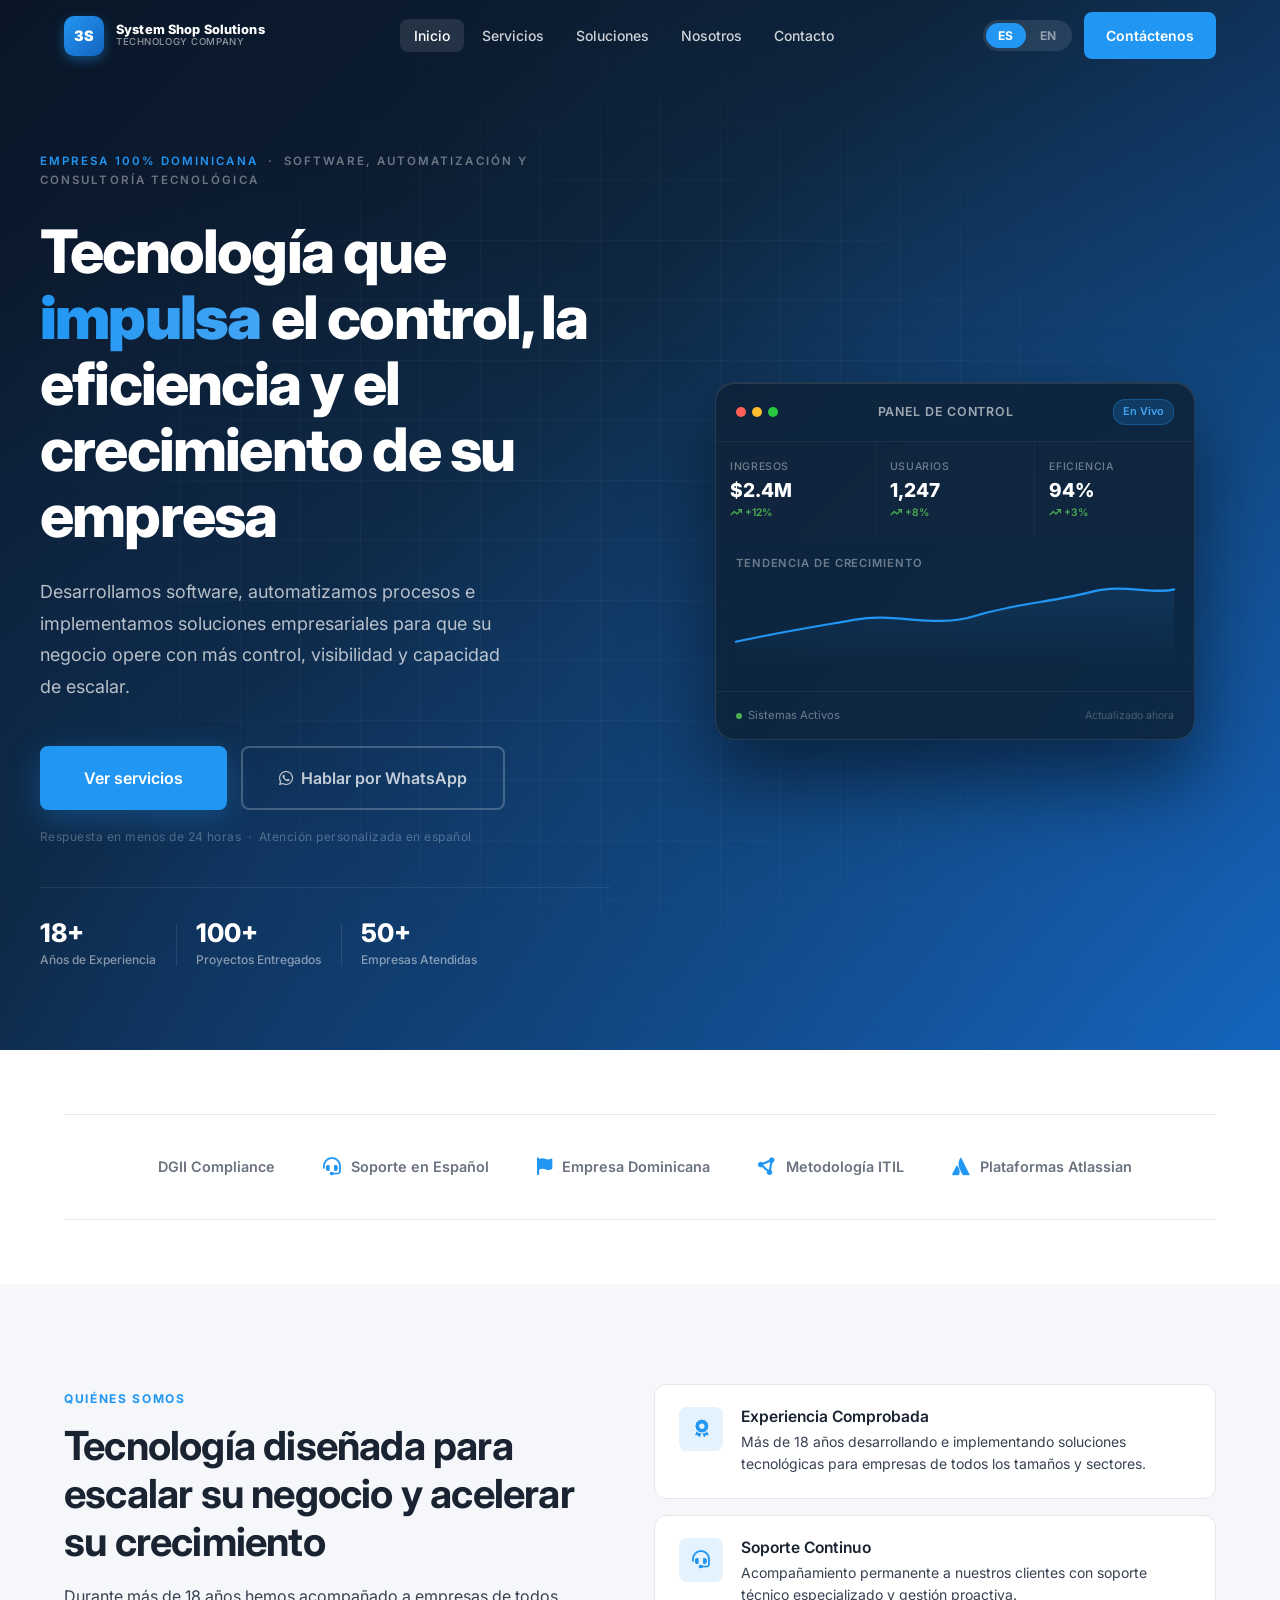
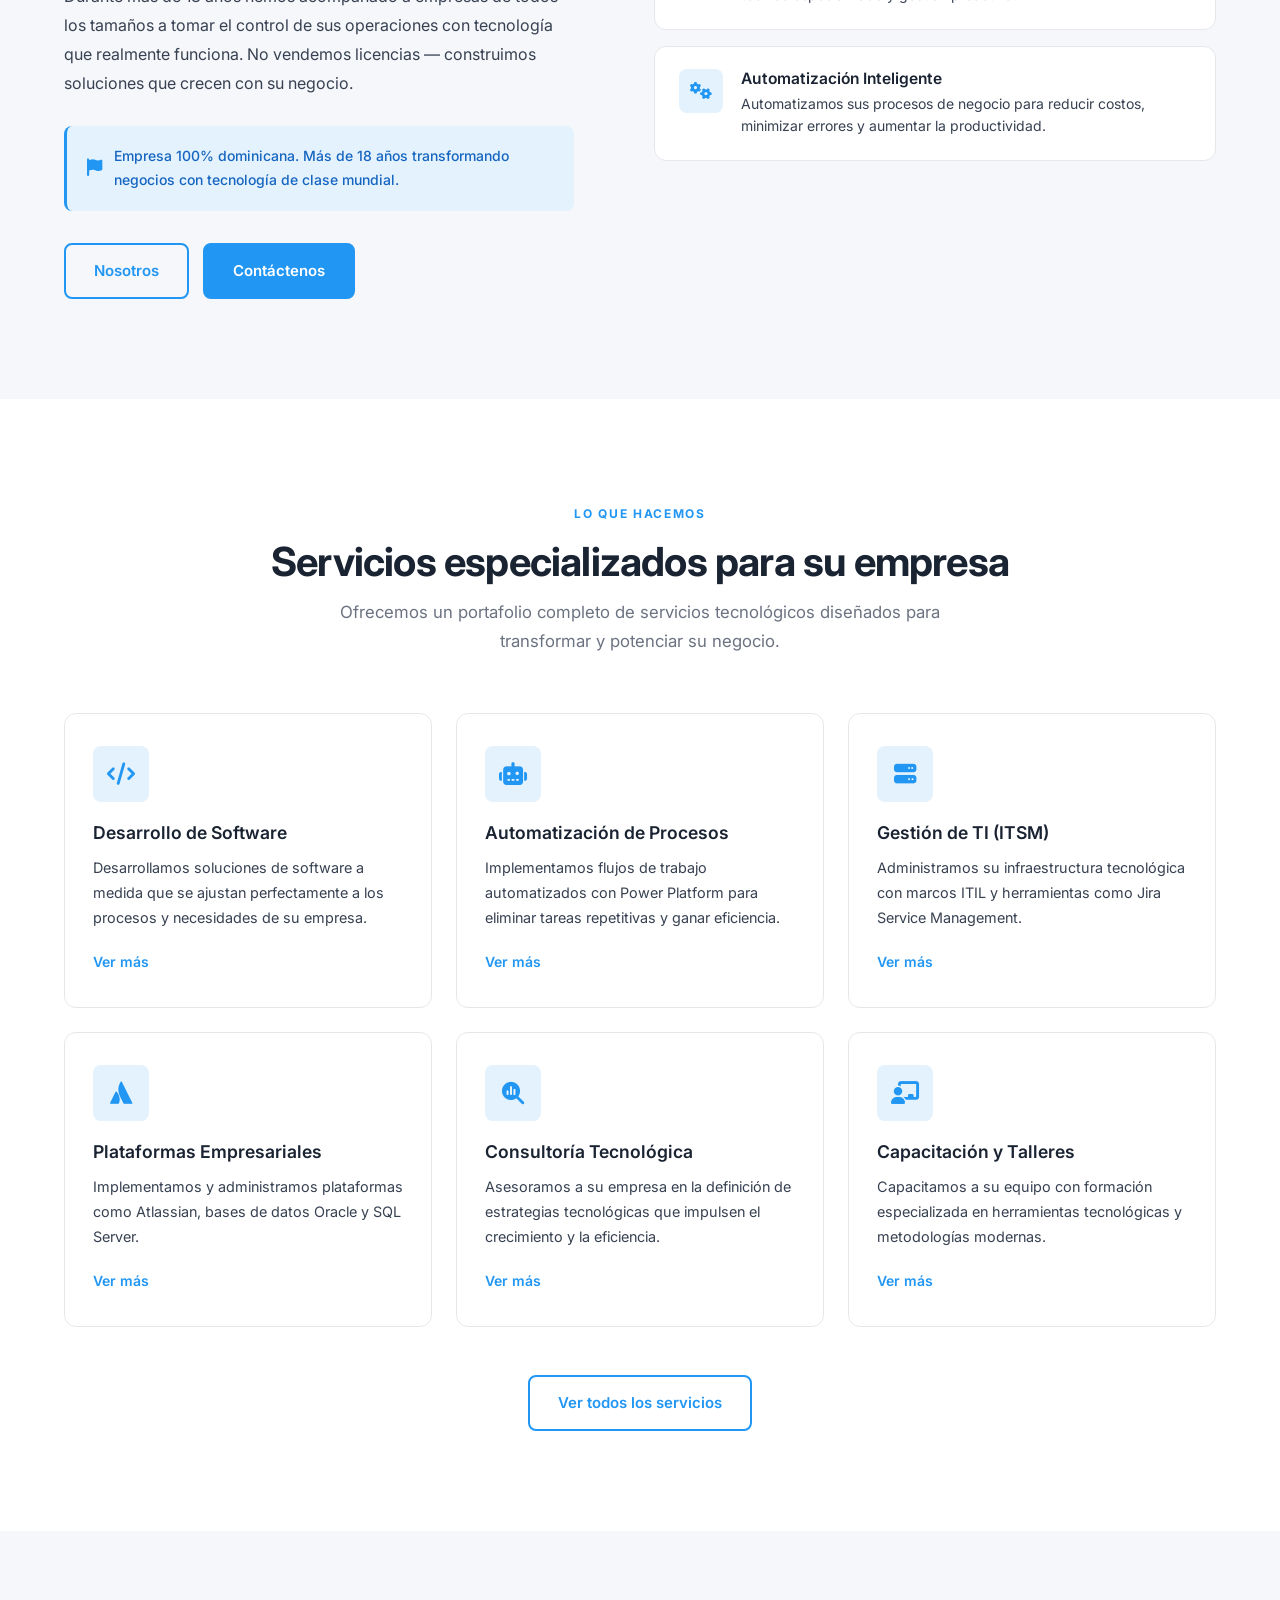
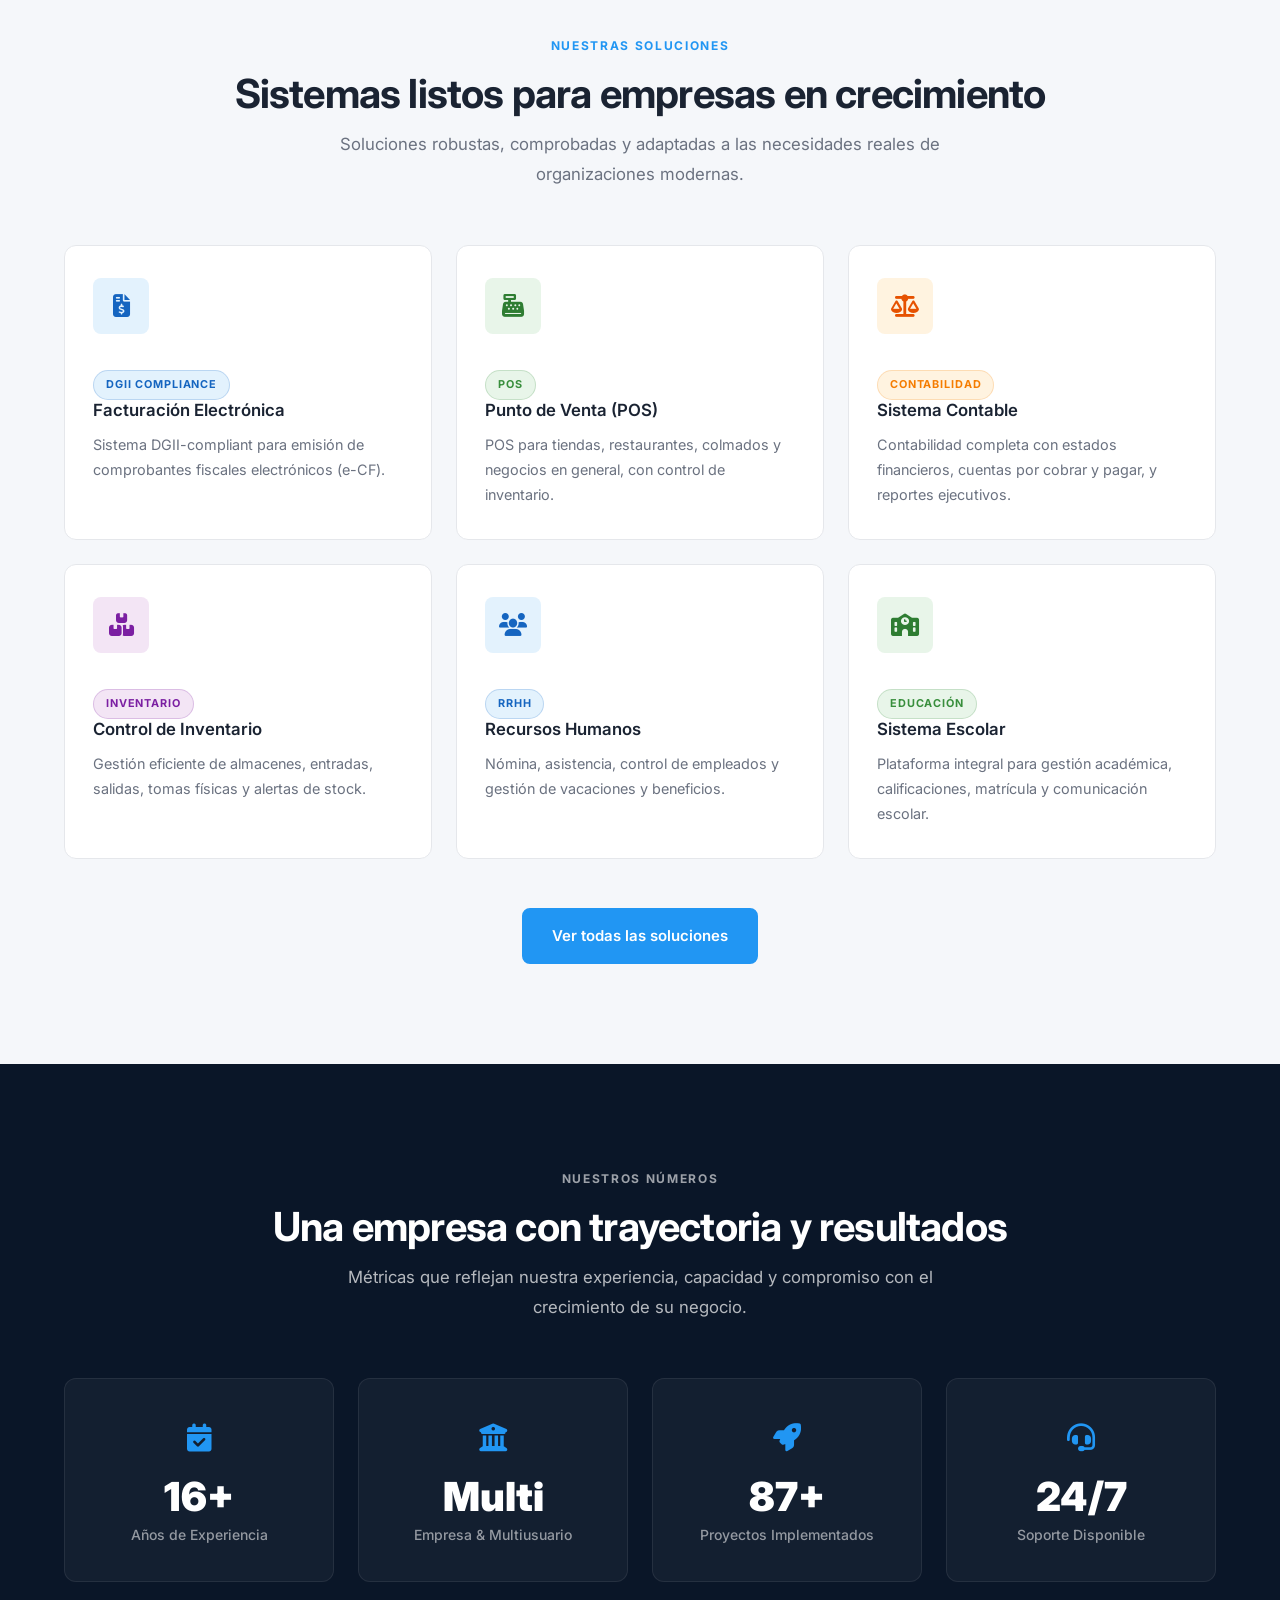
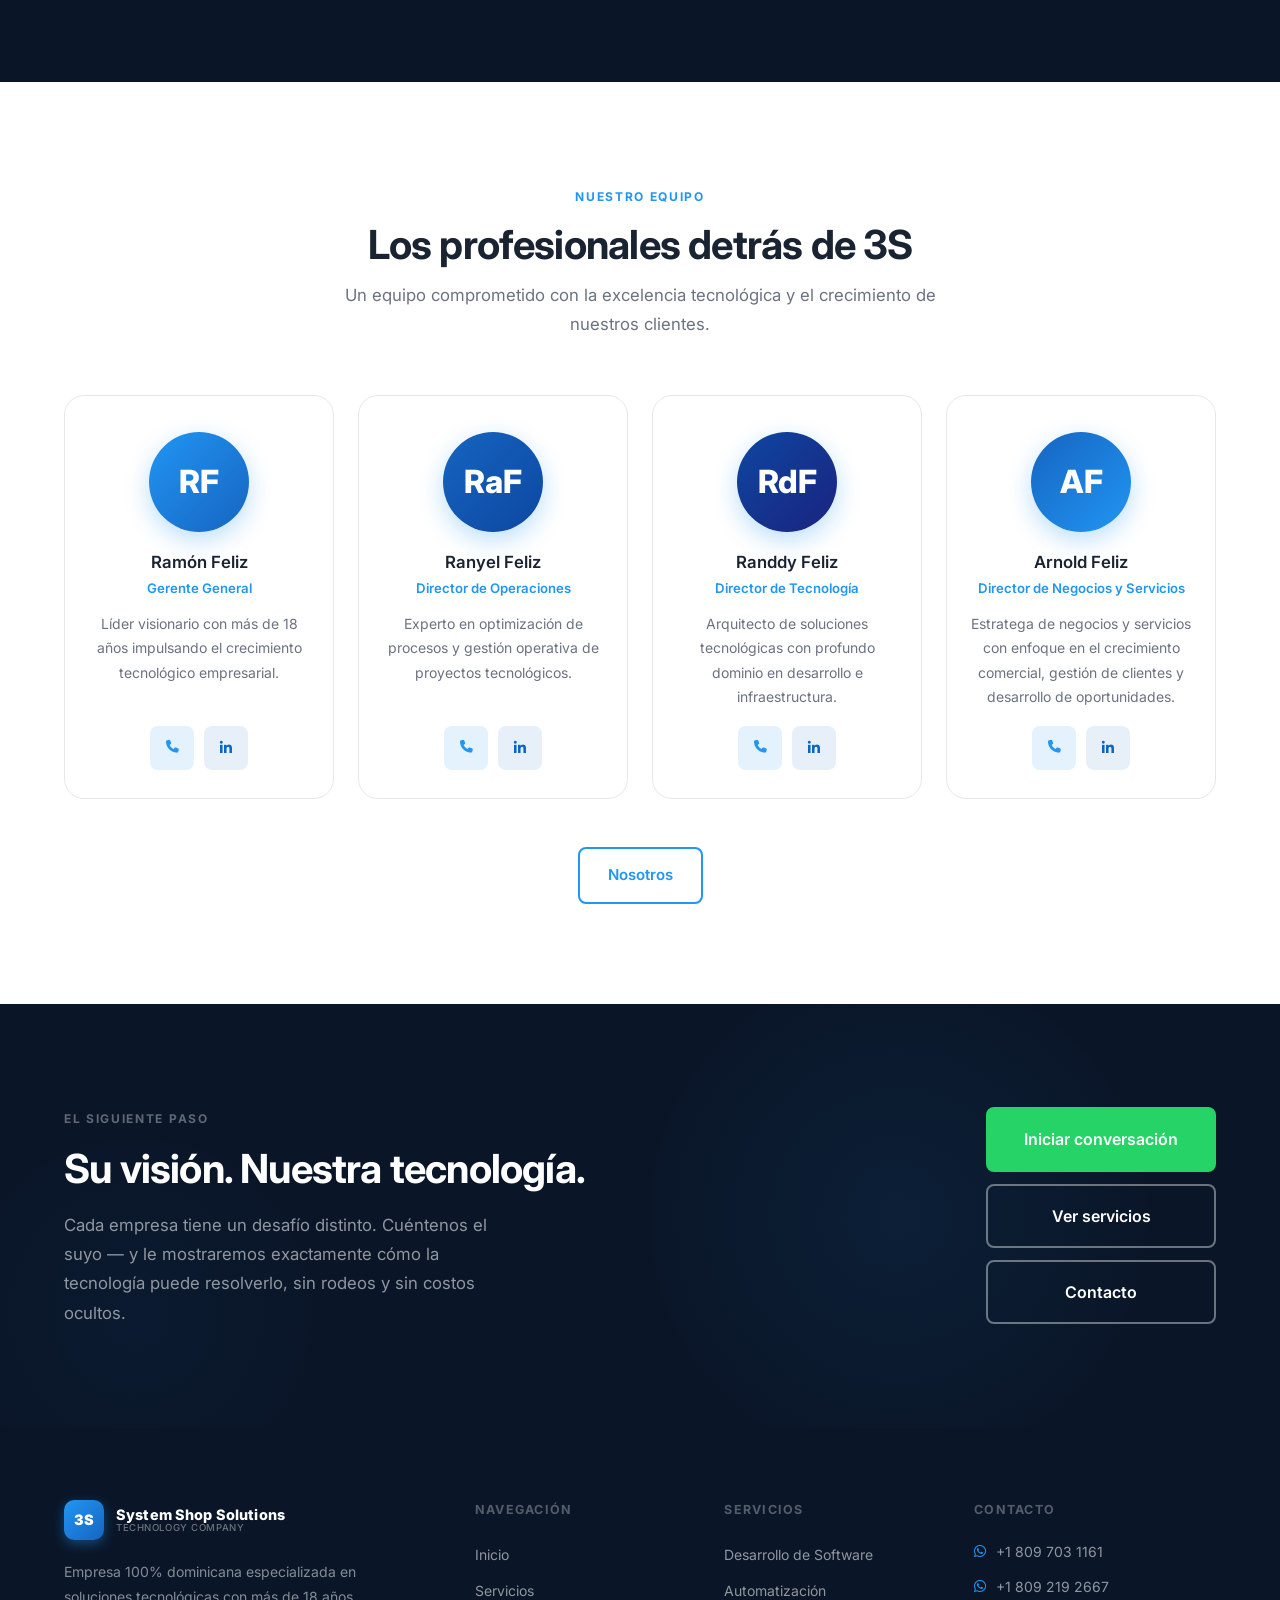
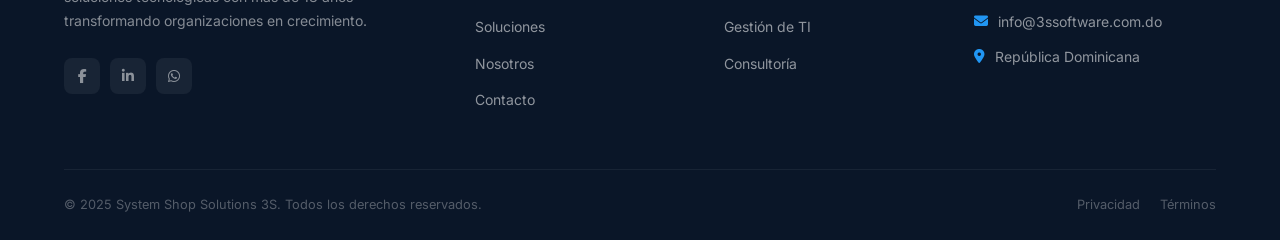
==== commit 00ba3fc5: "Refine mobile UI" ====
--- a/index.html
+++ b/index.html
@@ -5,7 +5,7 @@
   <meta name="viewport" content="width=device-width, initial-scale=1.0" />
   <meta name="description" content="System Shop Solutions 3S — Soluciones tecnológicas que impulsan el crecimiento de su negocio. Software empresarial, automatización y consultoría en República Dominicana." />
   <title>System Shop Solutions 3S | Inicio</title>
-  <link rel="stylesheet" href="css/style.css?v=20260325-5" />
+  <link rel="stylesheet" href="css/style.css?v=20260325-6" />
   <link rel="stylesheet" href="https://cdnjs.cloudflare.com/ajax/libs/font-awesome/6.5.1/css/all.min.css" />
   <style>
     /* Dashboard gradient fill */
@@ -88,27 +88,27 @@
       <!-- Left -->
       <div class="hero-left">
         <div class="hero-eyebrow" data-i18n-html="hero.eyebrow">
-          <em>Empresa 100% Dominicana</em> &nbsp;·&nbsp; Software &amp; Consultoría Tecnológica
+          <em>Empresa 100% Dominicana</em> &nbsp;·&nbsp; Software, Automatización y Consultoría Tecnológica
         </div>
 
         <h1 class="hero-title" data-i18n-html="hero.title">
-          Tecnología que <span>impulsa</span> el crecimiento de su empresa
+          Tecnología que <span>impulsa</span> el control, la eficiencia y el crecimiento de su empresa
         </h1>
 
         <p class="hero-subtitle" data-i18n="hero.subtitle">
-          Desarrollamos, automatizamos e integramos sistemas que dan a su empresa control total, visibilidad operativa y capacidad real de escalar.
+          Desarrollamos software, automatizamos procesos e implementamos soluciones empresariales para que su negocio opere con más control, visibilidad y capacidad de escalar.
         </p>
 
         <div class="hero-cta">
-          <a href="contact.html" class="btn btn-primary btn-lg" data-i18n="hero.cta1">
-            Nuestros Servicios
+          <a href="services.html" class="btn btn-primary btn-lg" data-i18n="hero.cta1">
+            Ver servicios
           </a>
           <a href="https://wa.me/18097031161" class="btn btn-outline btn-lg" target="_blank" rel="noopener">
-            <i class="fa-brands fa-whatsapp"></i> <span data-i18n="hero.cta2">WhatsApp</span>
+            <i class="fa-brands fa-whatsapp"></i> <span data-i18n="hero.cta2">Hablar por WhatsApp</span>
           </a>
         </div>
 
-        <p class="hero-microcopy" data-i18n-html="hero.microcopy">Respuesta en &lt;24 h &nbsp;·&nbsp; Sin compromiso</p>
+        <p class="hero-microcopy" data-i18n-html="hero.microcopy">Respuesta en menos de 24 horas &nbsp;·&nbsp; Atención personalizada en español</p>
 
         <div class="hero-stats-divider"></div>
 
--- a/css/style.css
+++ b/css/style.css
@@ -441,7 +441,7 @@
 
 .hero-title {
   color: var(--c-white);
-  margin-bottom: 24px;
+  margin-bottom: 28px;
 }
 .hero-title span {
   background: linear-gradient(90deg, #2196F3 0%, #42A5F5 100%);
@@ -2011,10 +2011,6 @@
   .feature-card  { padding: 28px 18px; }
   .metric-card   { padding: 28px 18px; }
 }
-@media (max-width: 480px) {
-  .team-card[style] { padding: 24px 16px 20px !important; }
-}
-
 /* ─── I. ABOUT PAGE ─────────────────────────────────────────── */
 @media (max-width: 768px) {
   .about-visual-card { padding: 32px 24px; }
@@ -2450,4 +2446,36 @@
   .hero-microcopy { display: none; }
   /* CTA margin-bottom now owns the gap before divider */
   .hero-cta { margin-bottom: 24px; }
+}
+
+/* ============================================================
+   TEAM CARDS — About page variant
+   Slightly wider grid, reduced vertical density.
+   ============================================================ */
+.team-grid--about {
+  max-width: 1080px;
+  margin: 0 auto;
+}
+
+.team-card--about {
+  padding: 24px 22px 20px;
+  background: var(--c-bg);
+}
+
+.team-card--about .team-avatar {
+  width: 96px;
+  height: 96px;
+  font-size: 1.85rem;
+  margin-bottom: 14px;
+}
+
+.team-card--about h3 {
+  font-size: 1.1rem;
+  margin-bottom: 3px;
+}
+
+@media (max-width: 480px) {
+  .team-card--about {
+    padding: 20px 16px 18px;
+  }
 }
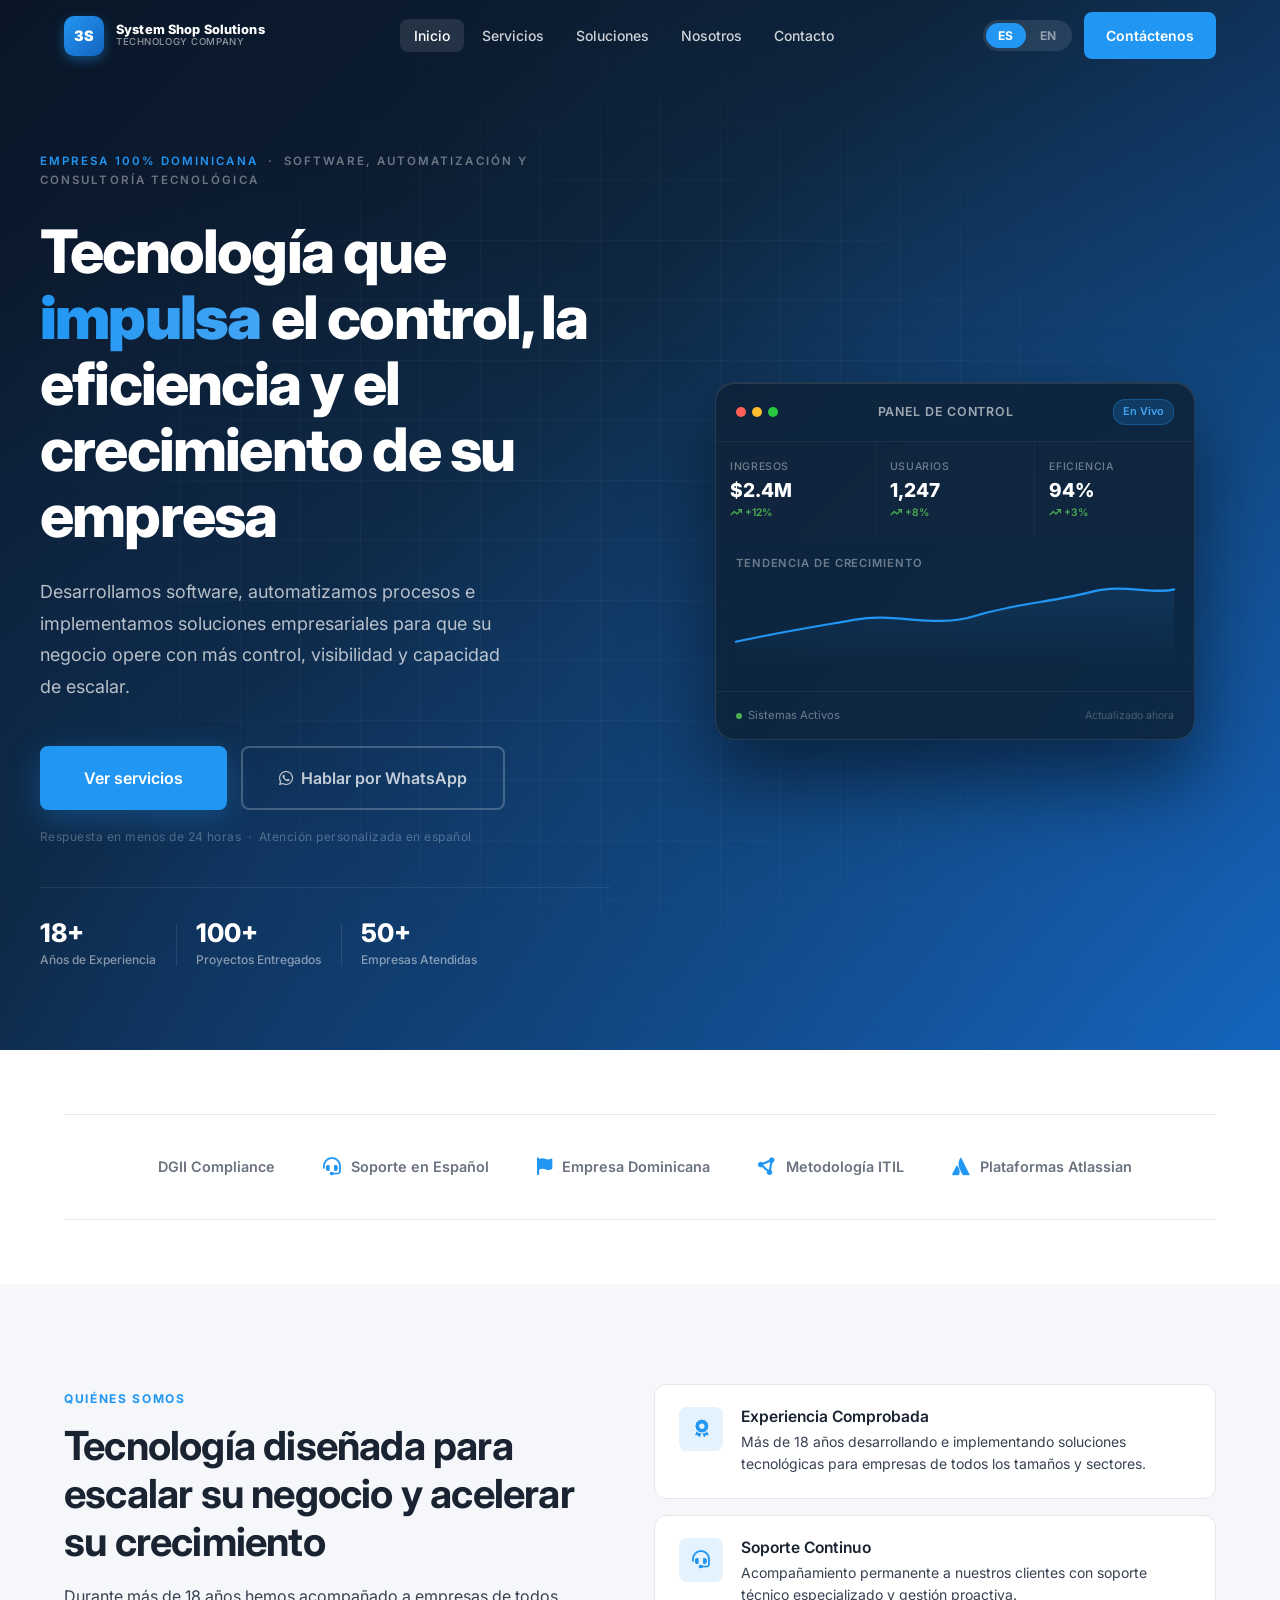
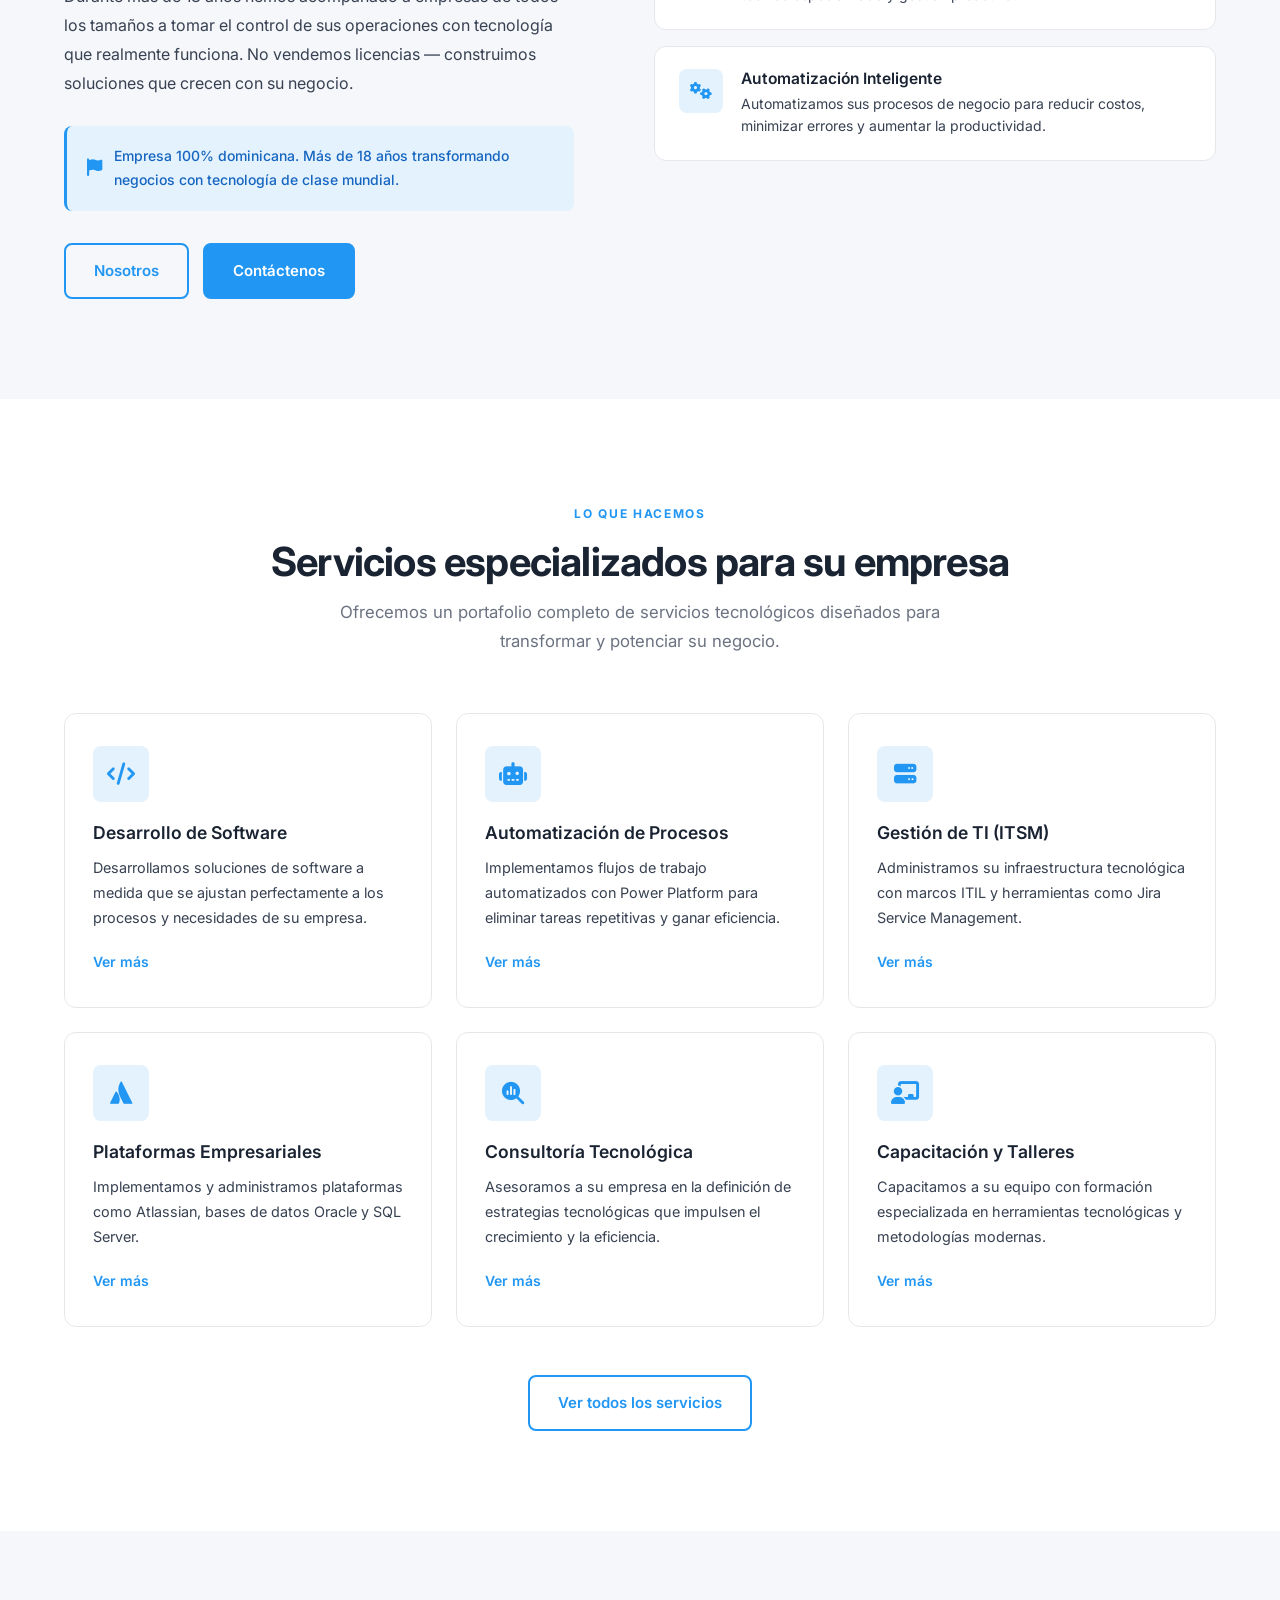
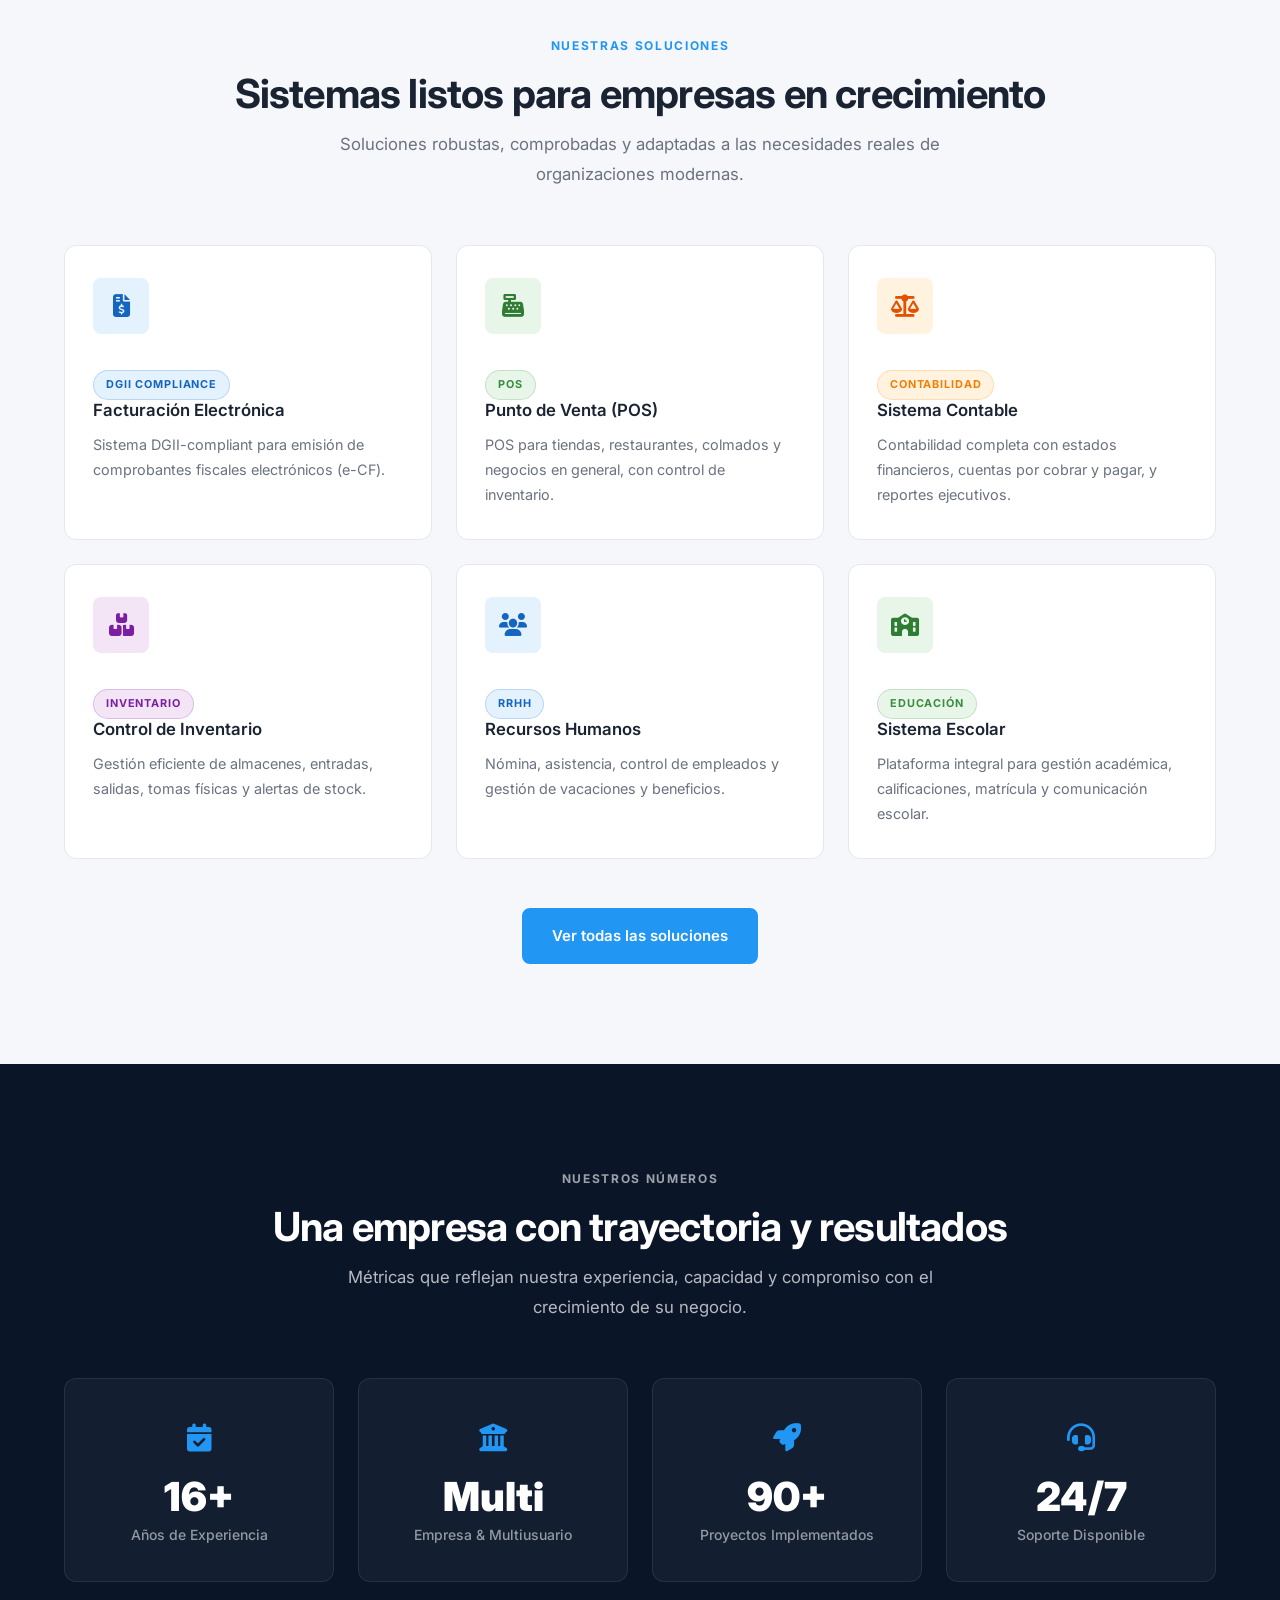
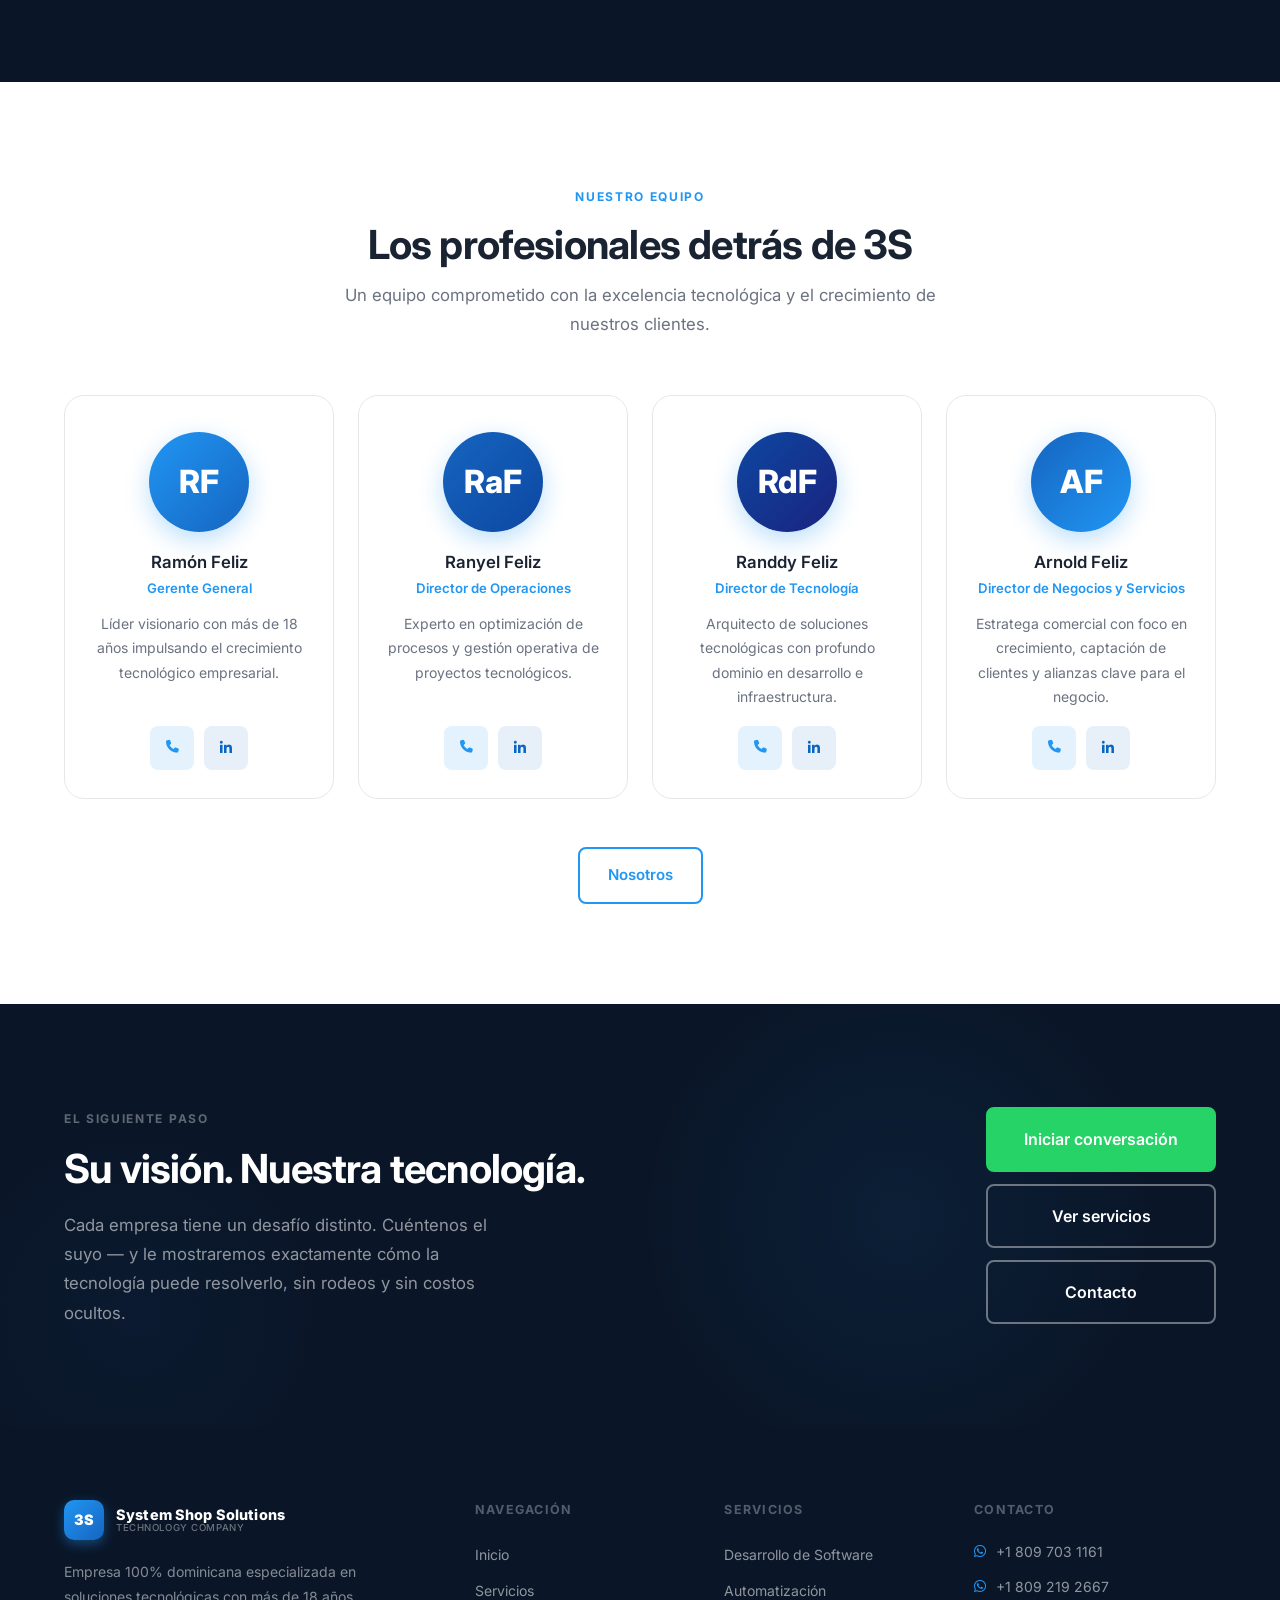
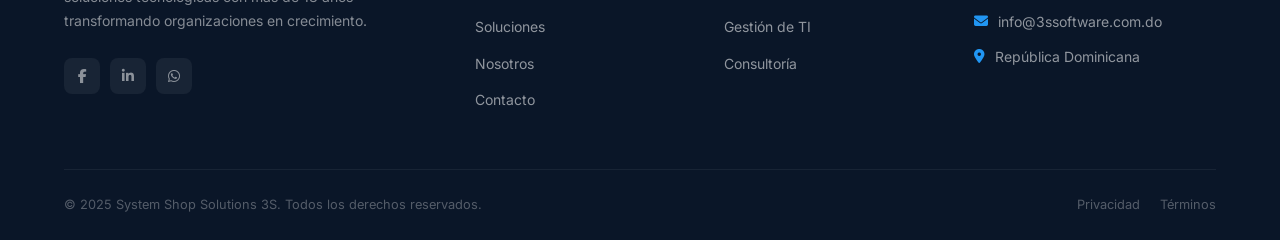
==== commit ebdebbcf: "Refine mobile UI" ====
--- a/index.html
+++ b/index.html
@@ -5,7 +5,7 @@
   <meta name="viewport" content="width=device-width, initial-scale=1.0" />
   <meta name="description" content="System Shop Solutions 3S — Soluciones tecnológicas que impulsan el crecimiento de su negocio. Software empresarial, automatización y consultoría en República Dominicana." />
   <title>System Shop Solutions 3S | Inicio</title>
-  <link rel="stylesheet" href="css/style.css?v=20260325-6" />
+  <link rel="stylesheet" href="css/style.css?v=20260325-7" />
   <link rel="stylesheet" href="https://cdnjs.cloudflare.com/ajax/libs/font-awesome/6.5.1/css/all.min.css" />
   <style>
     /* Dashboard gradient fill */
--- a/css/style.css
+++ b/css/style.css
@@ -2202,8 +2202,8 @@
 
 /* ── HERO: 768px base mobile rhythm ─────────────────────────── */
 @media (max-width: 768px) {
-  /* Reduce internal content padding in single-column layout */
-  .hero-content { padding: 44px 0 36px; }
+  /* More breathing in single-column layout */
+  .hero-content { padding: 56px 0 44px; }
   /* CTA gap already column-stacked; widen gap between buttons */
   .hero-cta { gap: 12px; }
   /* Both buttons: 48px minimum tap target */
@@ -2216,8 +2216,8 @@
 @media (max-width: 480px) {
   .hero {
     min-height: auto !important;
-    padding-top: calc(var(--nav-h) + 28px);
-    padding-bottom: 40px;
+    padding-top: calc(var(--nav-h) + 36px);
+    padding-bottom: 44px;
   }
   .hero-content { gap: 0; padding: 0; }
   .hero-eyebrow { display: none; }
@@ -2226,37 +2226,36 @@
     font-weight: 800;
     line-height: 1.28;
     letter-spacing: -0.4px;
-    margin-bottom: 12px;
+    margin-bottom: 16px;
     hyphens: auto;
   }
   .hero-subtitle {
     font-size: 0.925rem;
-    line-height: 1.7;
+    line-height: 1.75;
     opacity: 0.85;
-    margin-bottom: 24px;
+    margin-bottom: 28px;
   }
   /* CTA: stacked full-width, clear visual hierarchy */
-  .hero-cta { gap: 10px; margin-bottom: 28px; }
+  .hero-cta { gap: 12px; margin-bottom: 32px; }
   .hero-cta .btn {
-    padding: 14px 20px;
+    padding: 15px 20px;
     font-size: 0.95rem;
     border-radius: 12px;
-    min-height: 48px;
+    min-height: 50px;
     width: 100%;
     justify-content: center;
     font-weight: 700;
   }
-  /* Primary: stays bold as-is */
-  /* Secondary (outline/WhatsApp): slightly less prominent */
+  /* Secondary: slightly recessed */
   .hero-cta .btn-outline {
-    padding: 13px 20px;
+    padding: 14px 20px;
     font-size: 0.9rem;
     font-weight: 600;
     border: 1.5px solid rgba(255,255,255,0.25);
     background: rgba(255,255,255,0.06);
   }
   /* Stats rhythm */
-  .hero-stats-divider { margin: 20px 0 14px; }
+  .hero-stats-divider { margin: 22px 0 16px; }
   .hero-stat-value { font-size: 1.3rem; }
   .hero-stat-label { font-size: 0.72rem; }
   .hero-right { display: none; }
@@ -2346,7 +2345,56 @@
 }
 
 /* ============================================================
-   TEAM CARD — Actions Row (icon-only, 3 icons per card)
+   MOBILE MENU — Premium refinement
+   Larger type, hover highlight, close button tap comfort,
+   more breathing in footer.
+   ============================================================ */
+
+/* Generous container spacing */
+.nav-mobile {
+  padding: 92px 28px 44px;
+  gap: 2px;
+}
+
+/* Larger, more readable nav links */
+.nav-mobile a {
+  font-size: 1.45rem;
+  padding: 15px 10px;
+  margin-left: -10px;
+  margin-right: -10px;
+  border-radius: 10px;
+  min-height: 54px;
+}
+
+/* Subtle background highlight on hover/active */
+.nav-mobile a:hover,
+.nav-mobile a.active {
+  color: var(--c-accent);
+  background: rgba(255,255,255,.06);
+  border-bottom-color: transparent;
+}
+
+/* Close button: larger tap target */
+.nav-mobile-close {
+  width: 44px;
+  height: 44px;
+  font-size: 1.35rem;
+}
+
+/* More breathing above WhatsApp CTA */
+.nav-mobile-footer {
+  padding-top: 28px;
+  gap: 16px;
+}
+
+/* Tightest phones: scale down, restore horizontal padding */
+@media (max-width: 360px) {
+  .nav-mobile     { padding: 76px 20px 32px; }
+  .nav-mobile a   { font-size: 1.3rem; padding: 14px 8px; margin-left: -8px; margin-right: -8px; }
+}
+
+/* ============================================================
+   TEAM CARD — Actions Row (3 icon-only: phone, WhatsApp, LinkedIn)
    ============================================================ */
 .team-actions {
   display: flex;
@@ -2358,18 +2406,23 @@
   border-top: 1px solid var(--c-border);
   width: 100%;
 }
+
 .team-action-icon {
   display: flex;
   align-items: center;
   justify-content: center;
-  width: 38px;
-  height: 38px;
-  border-radius: var(--r-s);
-  font-size: .875rem;
+  width: 36px;
+  height: 36px;
+  border-radius: 10px;
+  font-size: .85rem;
   text-decoration: none;
-  transition: background var(--t), color var(--t), transform var(--t), box-shadow var(--t);
+  transition: background var(--t), color var(--t), transform var(--t);
   flex-shrink: 0;
 }
+.team-action-icon:hover {
+  transform: scale(1.08);
+}
+
 /* Phone */
 .team-action-icon--phone {
   background: var(--c-accent-lt);
@@ -2378,9 +2431,8 @@
 .team-action-icon--phone:hover {
   background: var(--c-accent);
   color: #fff;
-  transform: translateY(-2px);
-  box-shadow: 0 4px 12px rgba(33,150,243,.3);
-}
+}
+
 /* WhatsApp */
 .team-action-icon--wa {
   background: #E8F5E9;
@@ -2389,9 +2441,8 @@
 .team-action-icon--wa:hover {
   background: #25D366;
   color: #fff;
-  transform: translateY(-2px);
-  box-shadow: 0 4px 12px rgba(37,211,102,.3);
-}
+}
+
 /* LinkedIn */
 .team-action-icon--li {
   background: #E7F0F9;
@@ -2400,13 +2451,11 @@
 .team-action-icon--li:hover {
   background: #0A66C2;
   color: #fff;
-  transform: translateY(-2px);
-  box-shadow: 0 4px 12px rgba(10,102,194,.3);
 }
 
 /* Mobile: 44px tap targets */
 @media (max-width: 768px) {
-  .team-action-icon { width: 44px; height: 44px; font-size: .95rem; }
+  .team-action-icon { width: 44px; height: 44px; font-size: .95rem; border-radius: 12px; }
   .team-actions { gap: 12px; }
 }
 
@@ -2444,8 +2493,8 @@
 @media (max-width: 480px) {
   /* Microcopy adds noise above fold on small screens — hide it */
   .hero-microcopy { display: none; }
-  /* CTA margin-bottom now owns the gap before divider */
-  .hero-cta { margin-bottom: 24px; }
+  /* CTA margin-bottom owns the gap before divider (microcopy hidden) */
+  .hero-cta { margin-bottom: 28px; }
 }
 
 /* ============================================================
@@ -2453,20 +2502,20 @@
    Slightly wider grid, reduced vertical density.
    ============================================================ */
 .team-grid--about {
-  max-width: 1080px;
+  max-width: 1160px;
   margin: 0 auto;
 }
 
 .team-card--about {
-  padding: 24px 22px 20px;
+  padding: 20px 22px 18px;
   background: var(--c-bg);
 }
 
 .team-card--about .team-avatar {
-  width: 96px;
-  height: 96px;
-  font-size: 1.85rem;
-  margin-bottom: 14px;
+  width: 88px;
+  height: 88px;
+  font-size: 1.75rem;
+  margin-bottom: 12px;
 }
 
 .team-card--about h3 {
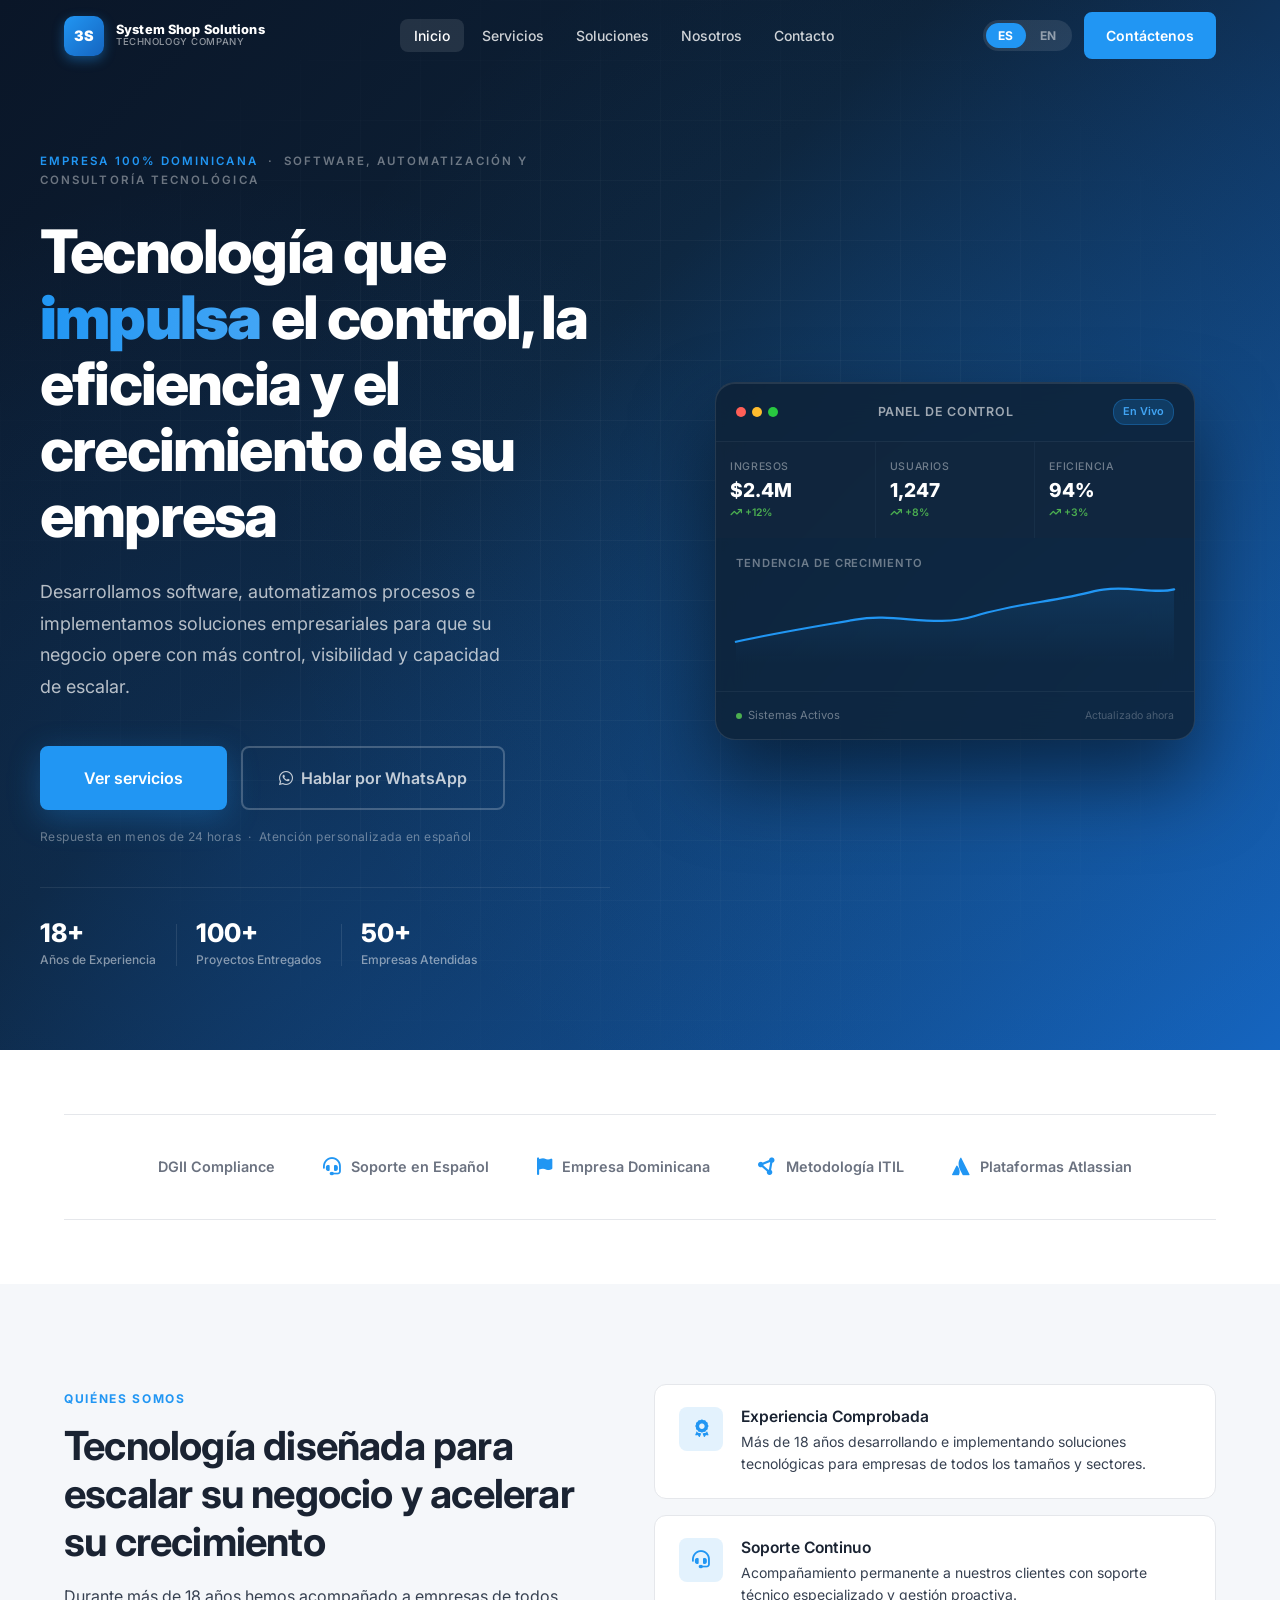
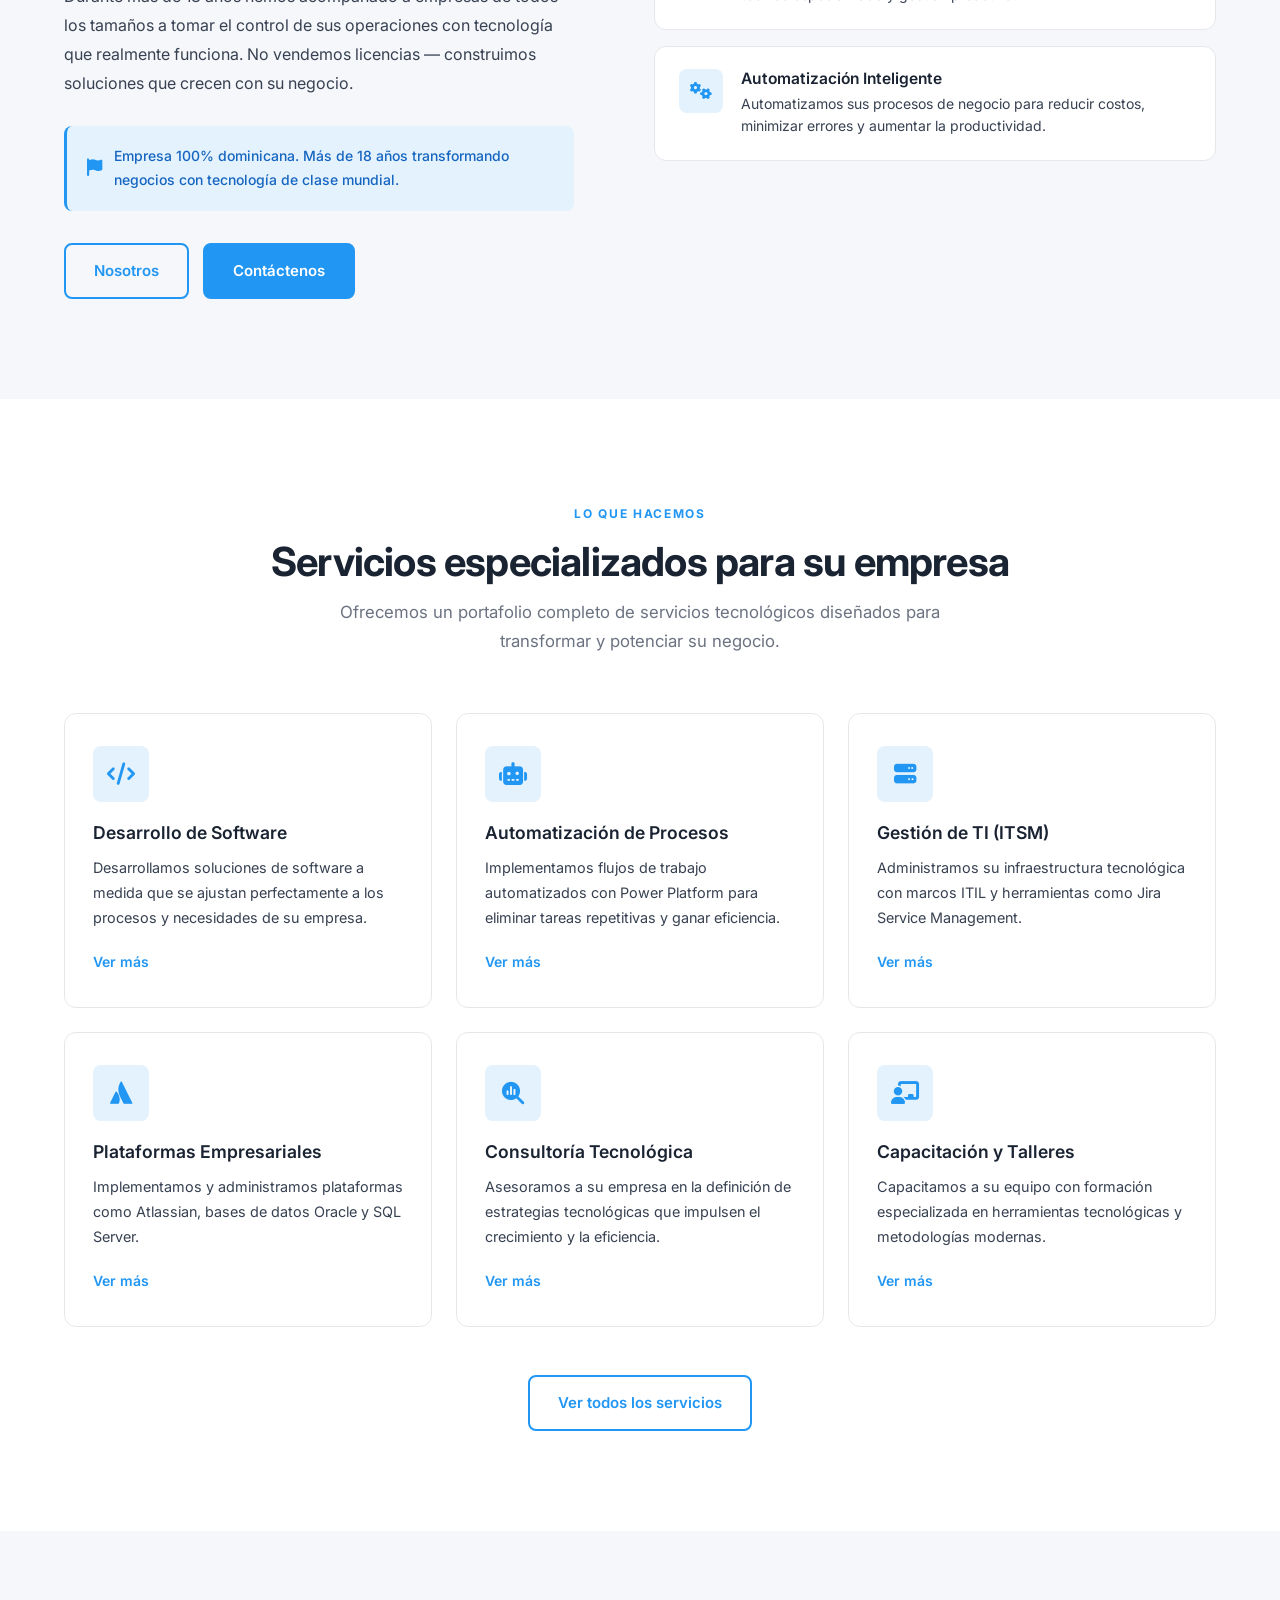
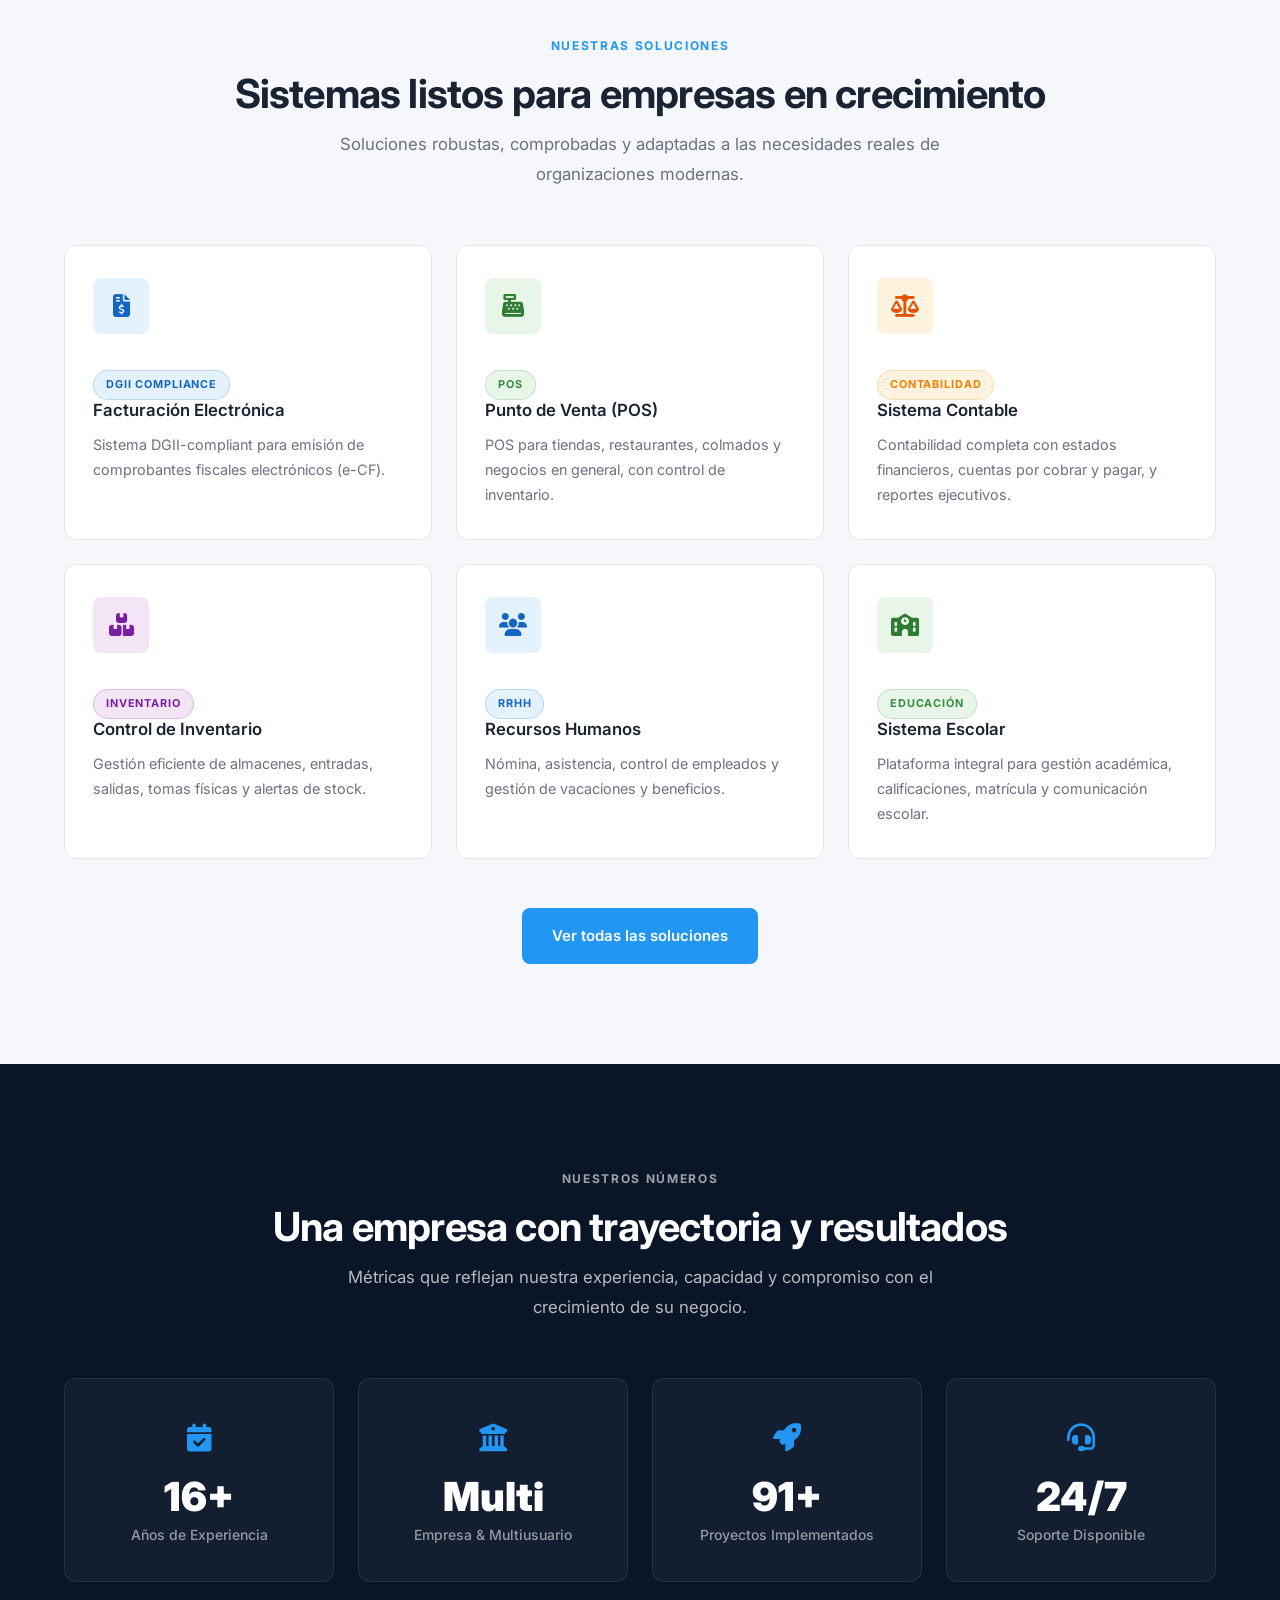
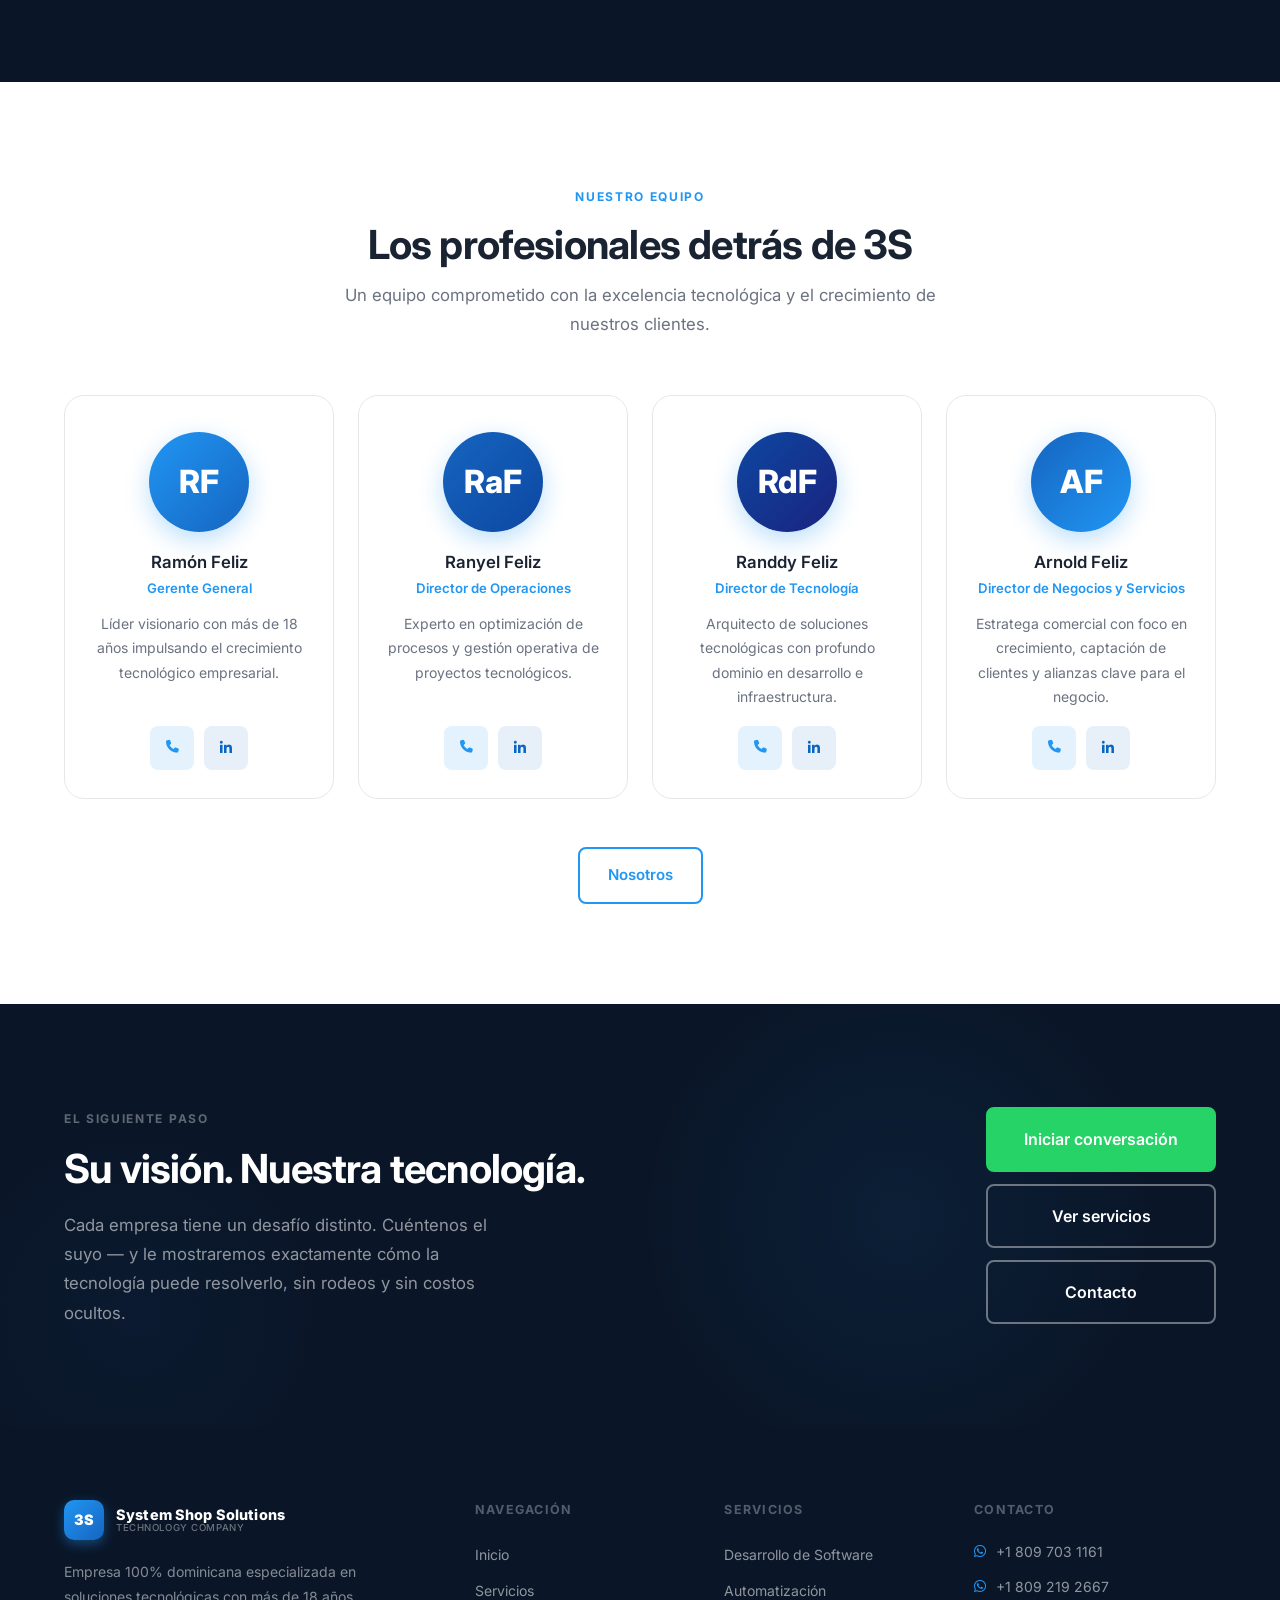
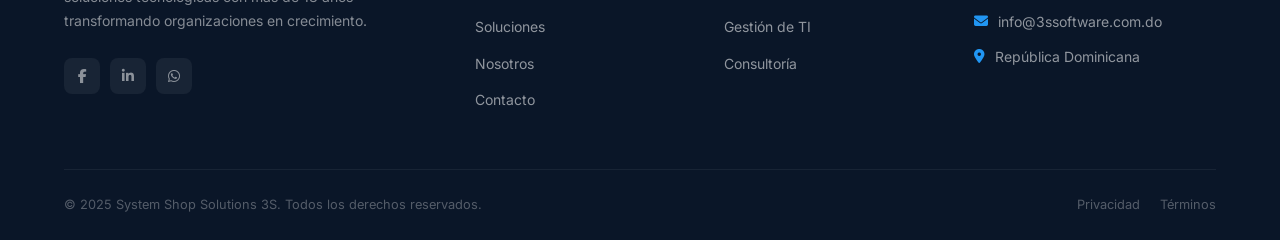
==== commit 2ab73585: "Final polish: mobile hero, menu, team cards, and contact spacing" ====
--- a/index.html
+++ b/index.html
@@ -5,7 +5,7 @@
   <meta name="viewport" content="width=device-width, initial-scale=1.0" />
   <meta name="description" content="System Shop Solutions 3S — Soluciones tecnológicas que impulsan el crecimiento de su negocio. Software empresarial, automatización y consultoría en República Dominicana." />
   <title>System Shop Solutions 3S | Inicio</title>
-  <link rel="stylesheet" href="css/style.css?v=20260325-7" />
+  <link rel="stylesheet" href="css/style.css?v=20260325-8" />
   <link rel="stylesheet" href="https://cdnjs.cloudflare.com/ajax/libs/font-awesome/6.5.1/css/all.min.css" />
   <style>
     /* Dashboard gradient fill */
--- a/css/style.css
+++ b/css/style.css
@@ -1576,6 +1576,7 @@
   border: 1px solid var(--c-border);
   border-radius: var(--r-m);
   margin-top: 32px;
+  position: relative;
   transition: var(--t);
 }
 .principal-contact-card:hover {
@@ -2226,14 +2227,14 @@
     font-weight: 800;
     line-height: 1.28;
     letter-spacing: -0.4px;
-    margin-bottom: 16px;
+    margin-bottom: 20px;
     hyphens: auto;
   }
   .hero-subtitle {
     font-size: 0.925rem;
     line-height: 1.75;
     opacity: 0.85;
-    margin-bottom: 28px;
+    margin-bottom: 24px;
   }
   /* CTA: stacked full-width, clear visual hierarchy */
   .hero-cta { gap: 12px; margin-bottom: 32px; }
@@ -2267,6 +2268,9 @@
   .hero-title    { font-size: 1.4rem; }
   .hero-subtitle { font-size: 0.875rem; }
   .hero-cta .btn { padding: 13px 16px; }
+  /* Stats add visual noise at this size — hide them */
+  .hero-stats-divider,
+  .hero-stats { display: none; }
 }
 
 /* ============================================================
@@ -2278,8 +2282,8 @@
   display: flex;
   align-items: center;
   gap: 10px;
-  padding-bottom: 22px;
-  margin-bottom: 6px;
+  padding-bottom: 18px;
+  margin-bottom: 4px;
   border-bottom: 1px solid rgba(255,255,255,.1);
 }
 .nav-mobile-logo .logo-mark {
@@ -2352,7 +2356,7 @@
 
 /* Generous container spacing */
 .nav-mobile {
-  padding: 92px 28px 44px;
+  padding: 80px 28px 44px;
   gap: 2px;
 }
 
@@ -2479,22 +2483,21 @@
 /* Microcopy trust hint below CTAs */
 .hero-microcopy {
   font-size: .75rem;
-  color: rgba(255,255,255,.28);
+  color: rgba(255,255,255,.38);
   letter-spacing: .04em;
   margin-bottom: 0;
 }
 
 @media (max-width: 768px) {
-  .hero-microcopy { font-size: .7rem; }
-  /* Restore tap-target-friendly spacing on mobile */
+  .hero-microcopy { font-size: .7rem; color: rgba(255,255,255,.42); }
+  /* Tight gap between CTAs and microcopy */
   .hero-cta { margin-bottom: 12px; }
 }
 
 @media (max-width: 480px) {
-  /* Microcopy adds noise above fold on small screens — hide it */
-  .hero-microcopy { display: none; }
-  /* CTA margin-bottom owns the gap before divider (microcopy hidden) */
-  .hero-cta { margin-bottom: 28px; }
+  /* Show microcopy at readable opacity; tighten CTA gap */
+  .hero-microcopy { font-size: .72rem; color: rgba(255,255,255,.44); }
+  .hero-cta { margin-bottom: 14px; }
 }
 
 /* ============================================================
@@ -2507,15 +2510,15 @@
 }
 
 .team-card--about {
-  padding: 20px 22px 18px;
+  padding: 18px 28px 16px;
   background: var(--c-bg);
 }
 
 .team-card--about .team-avatar {
-  width: 88px;
-  height: 88px;
-  font-size: 1.75rem;
-  margin-bottom: 12px;
+  width: 80px;
+  height: 80px;
+  font-size: 1.6rem;
+  margin-bottom: 10px;
 }
 
 .team-card--about h3 {
@@ -2525,6 +2528,51 @@
 
 @media (max-width: 480px) {
   .team-card--about {
-    padding: 20px 16px 18px;
+    padding: 16px 18px 14px;
   }
+}
+
+/* ============================================================
+   CONTACT PAGE — Inline style replacements
+   ============================================================ */
+
+/* WA-colored contact item icon */
+.contact-item-icon--wa {
+  background: #E8F5E9;
+  color: #2E7D32;
+}
+
+/* Social section block */
+.contact-social { margin-top: 28px; }
+.contact-social-label {
+  display: block;
+  font-size: .72rem;
+  font-weight: 700;
+  color: var(--c-muted);
+  text-transform: uppercase;
+  letter-spacing: .1em;
+  margin-bottom: 12px;
+}
+.contact-social-icons { display: flex; gap: 10px; }
+
+/* Light-background social icons (contact page variant) */
+.contact-social-icons .footer-social {
+  background: var(--c-accent-lt);
+}
+.contact-social-icons .footer-social i { color: var(--c-accent); }
+.contact-social-icons .footer-social--wa-icon { background: #E8F5E9; }
+.contact-social-icons .footer-social--wa-icon i { color: #2E7D32; }
+
+/* Dirección General card label badge */
+.contact-card-badge {
+  position: absolute;
+  top: -10px;
+  left: 20px;
+}
+.contact-card-badge .section-label,
+.contact-badge-label {
+  background: var(--c-bg);
+  padding: 0 6px;
+  font-size: .65rem;
+  letter-spacing: .12em;
 }
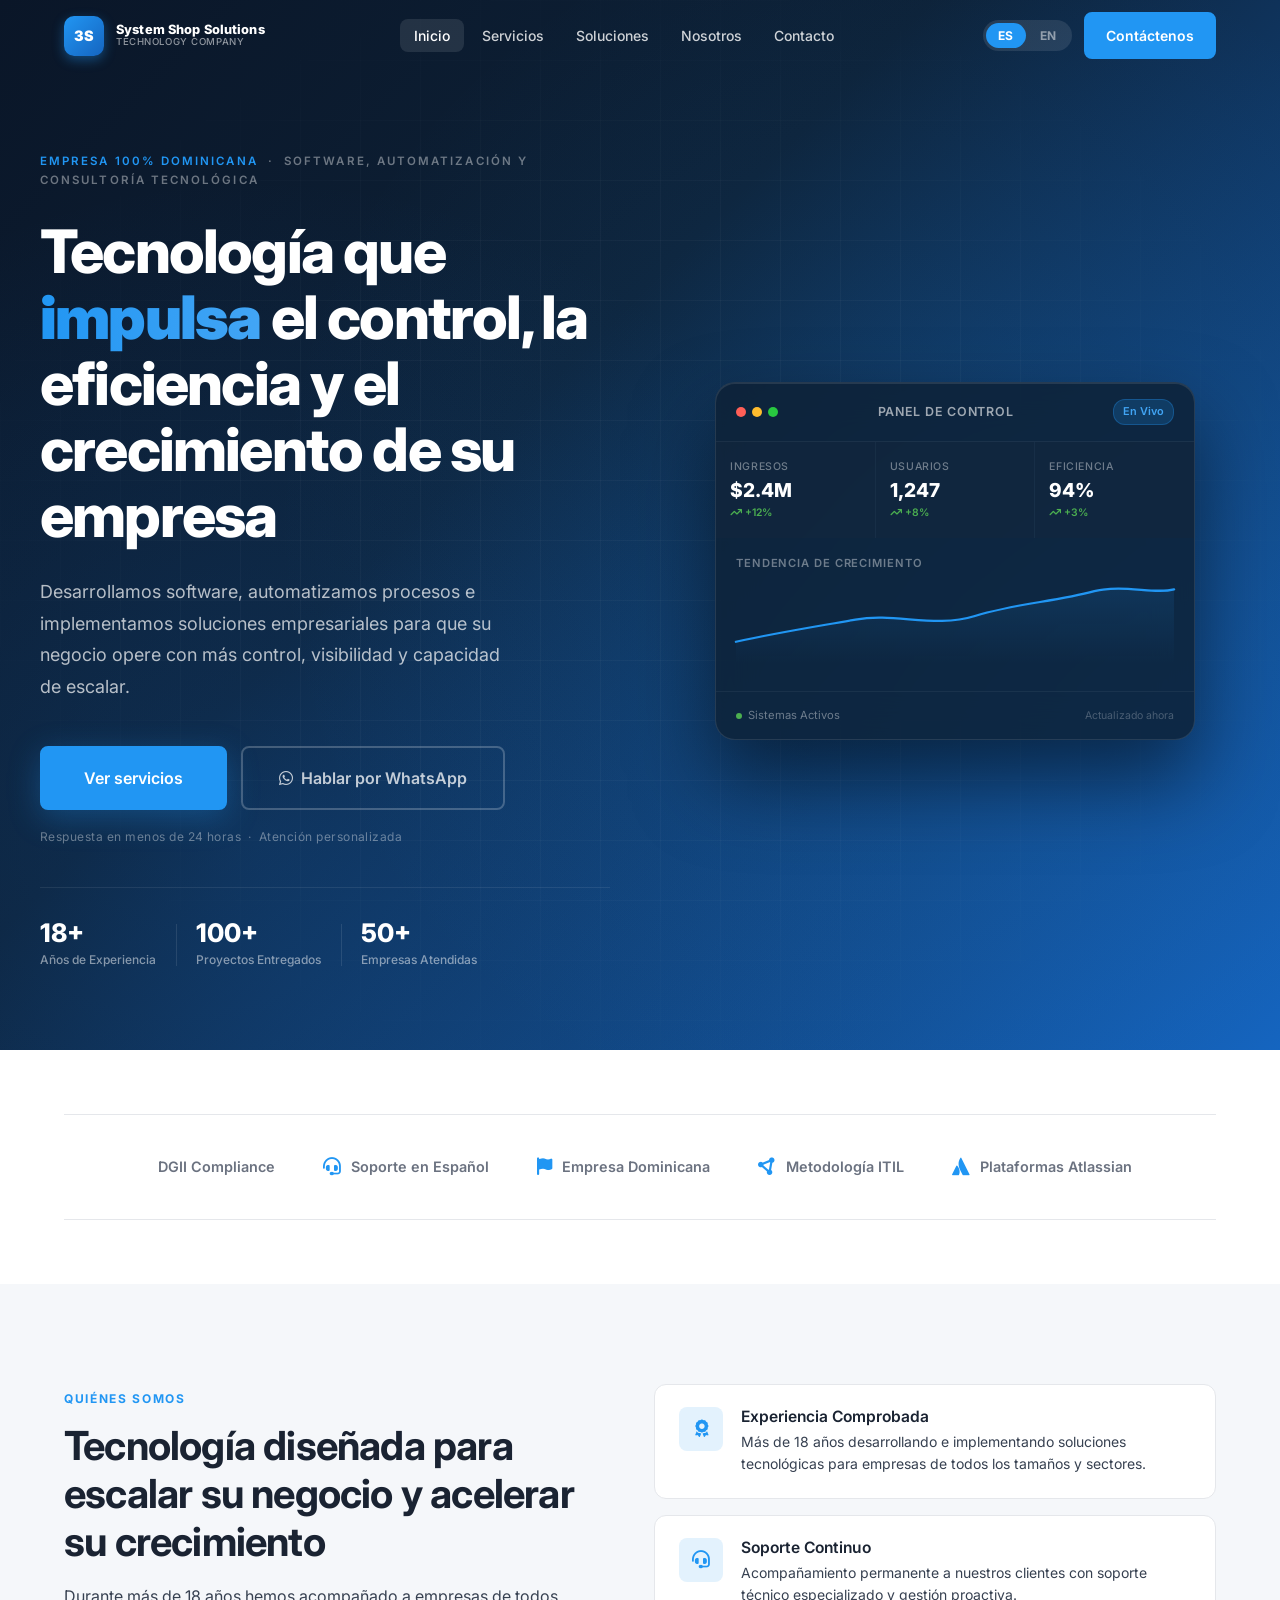
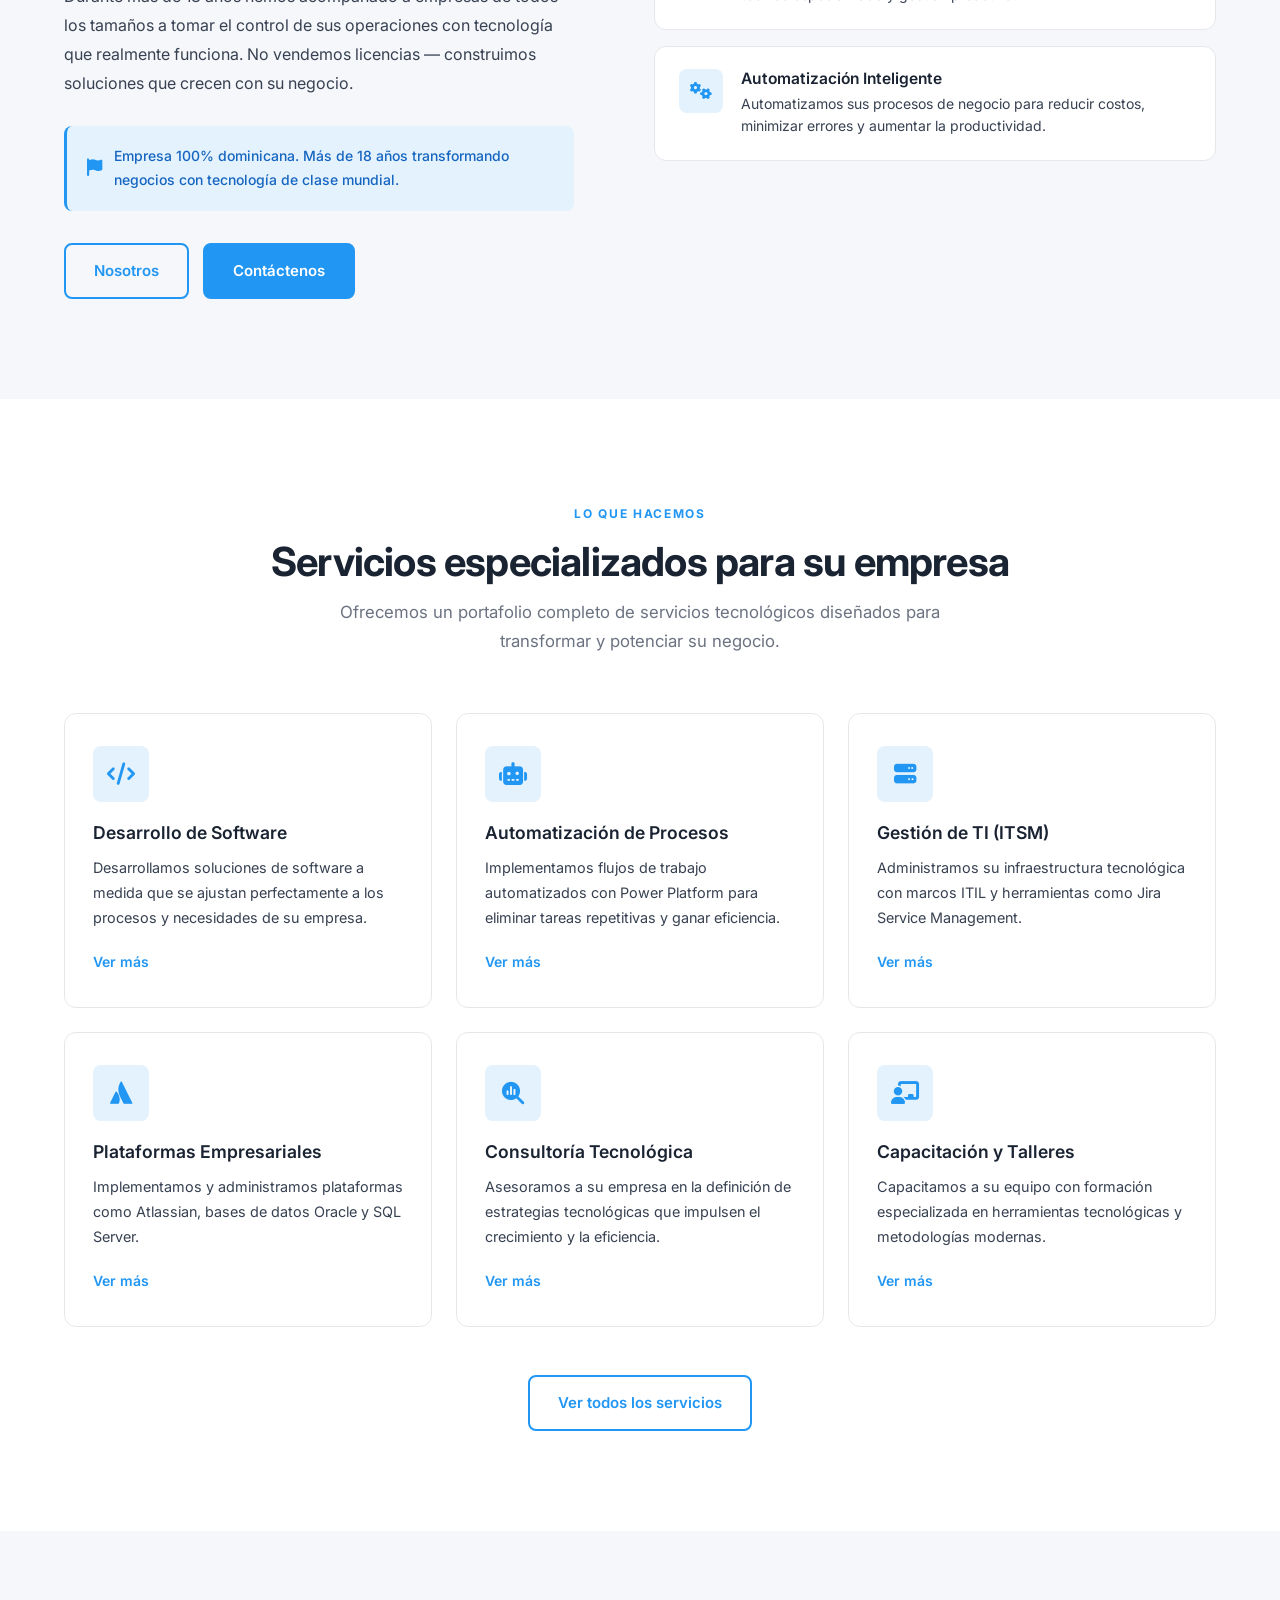
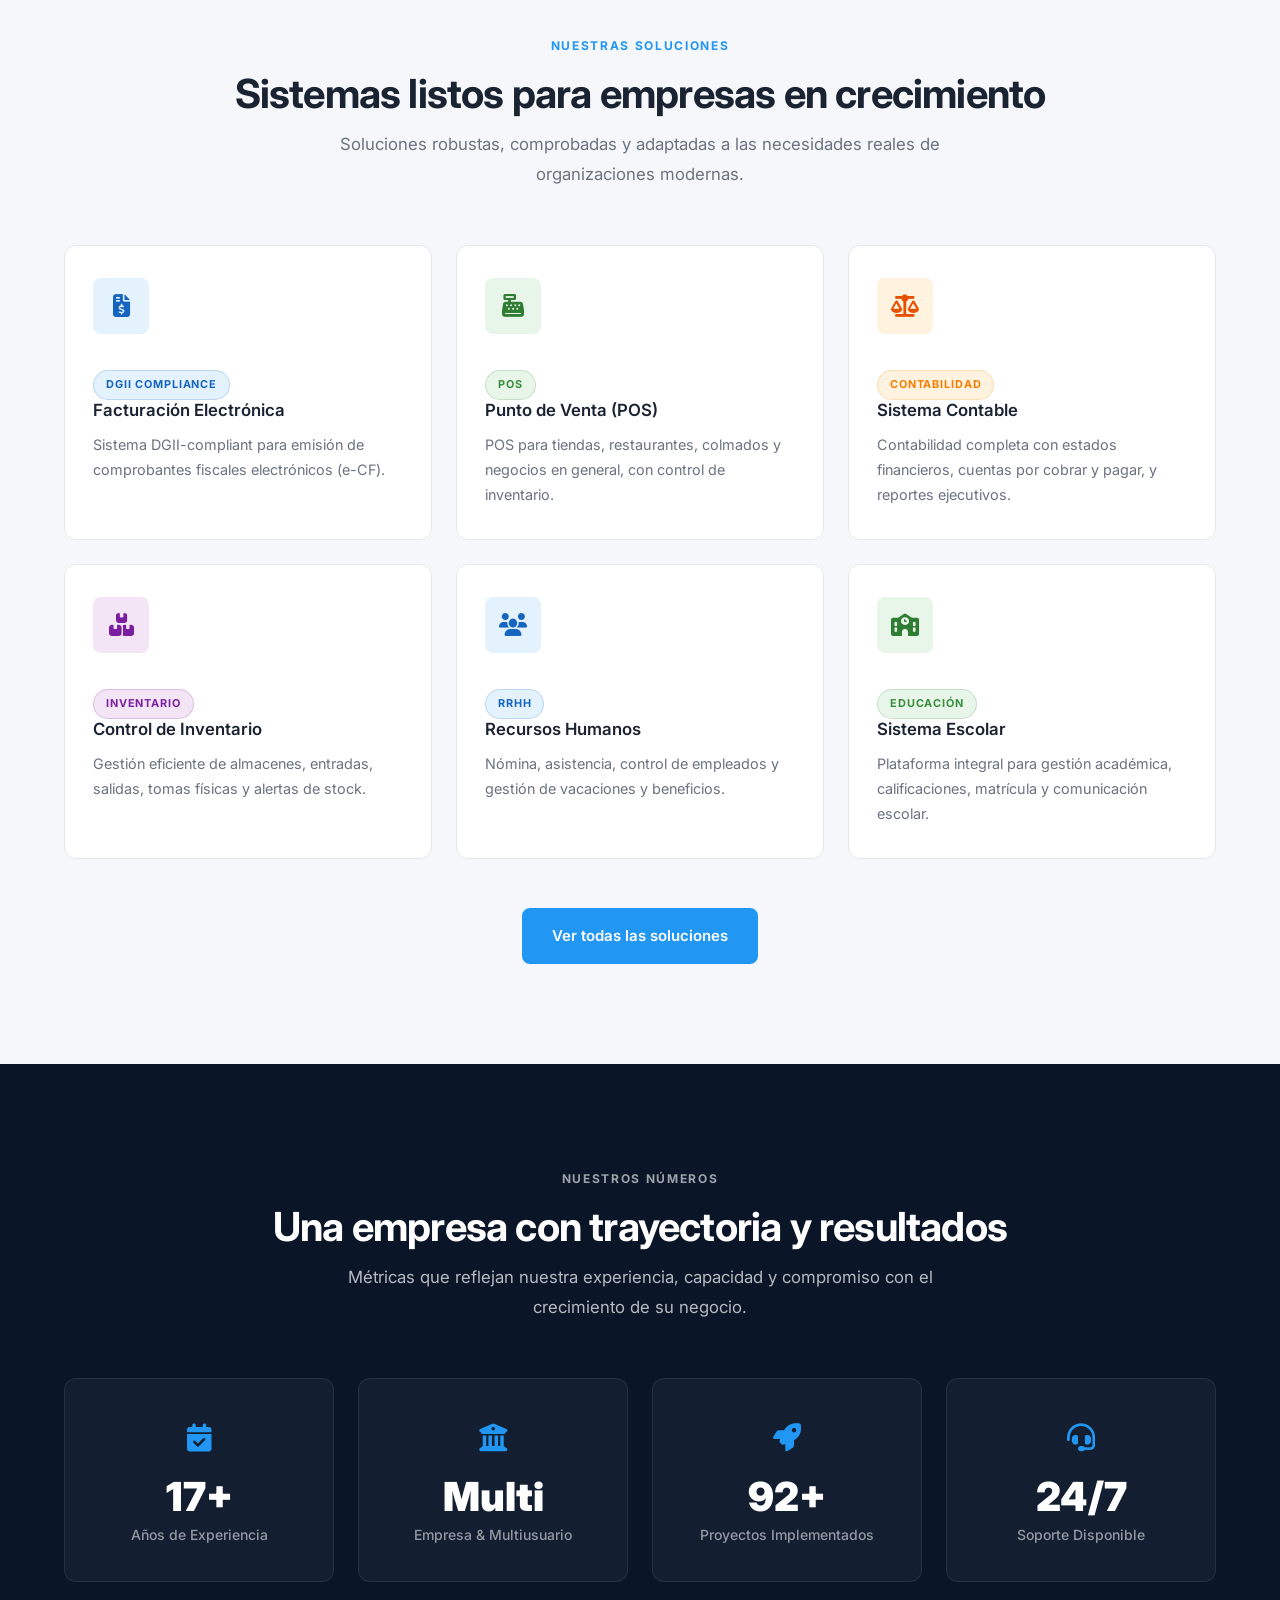
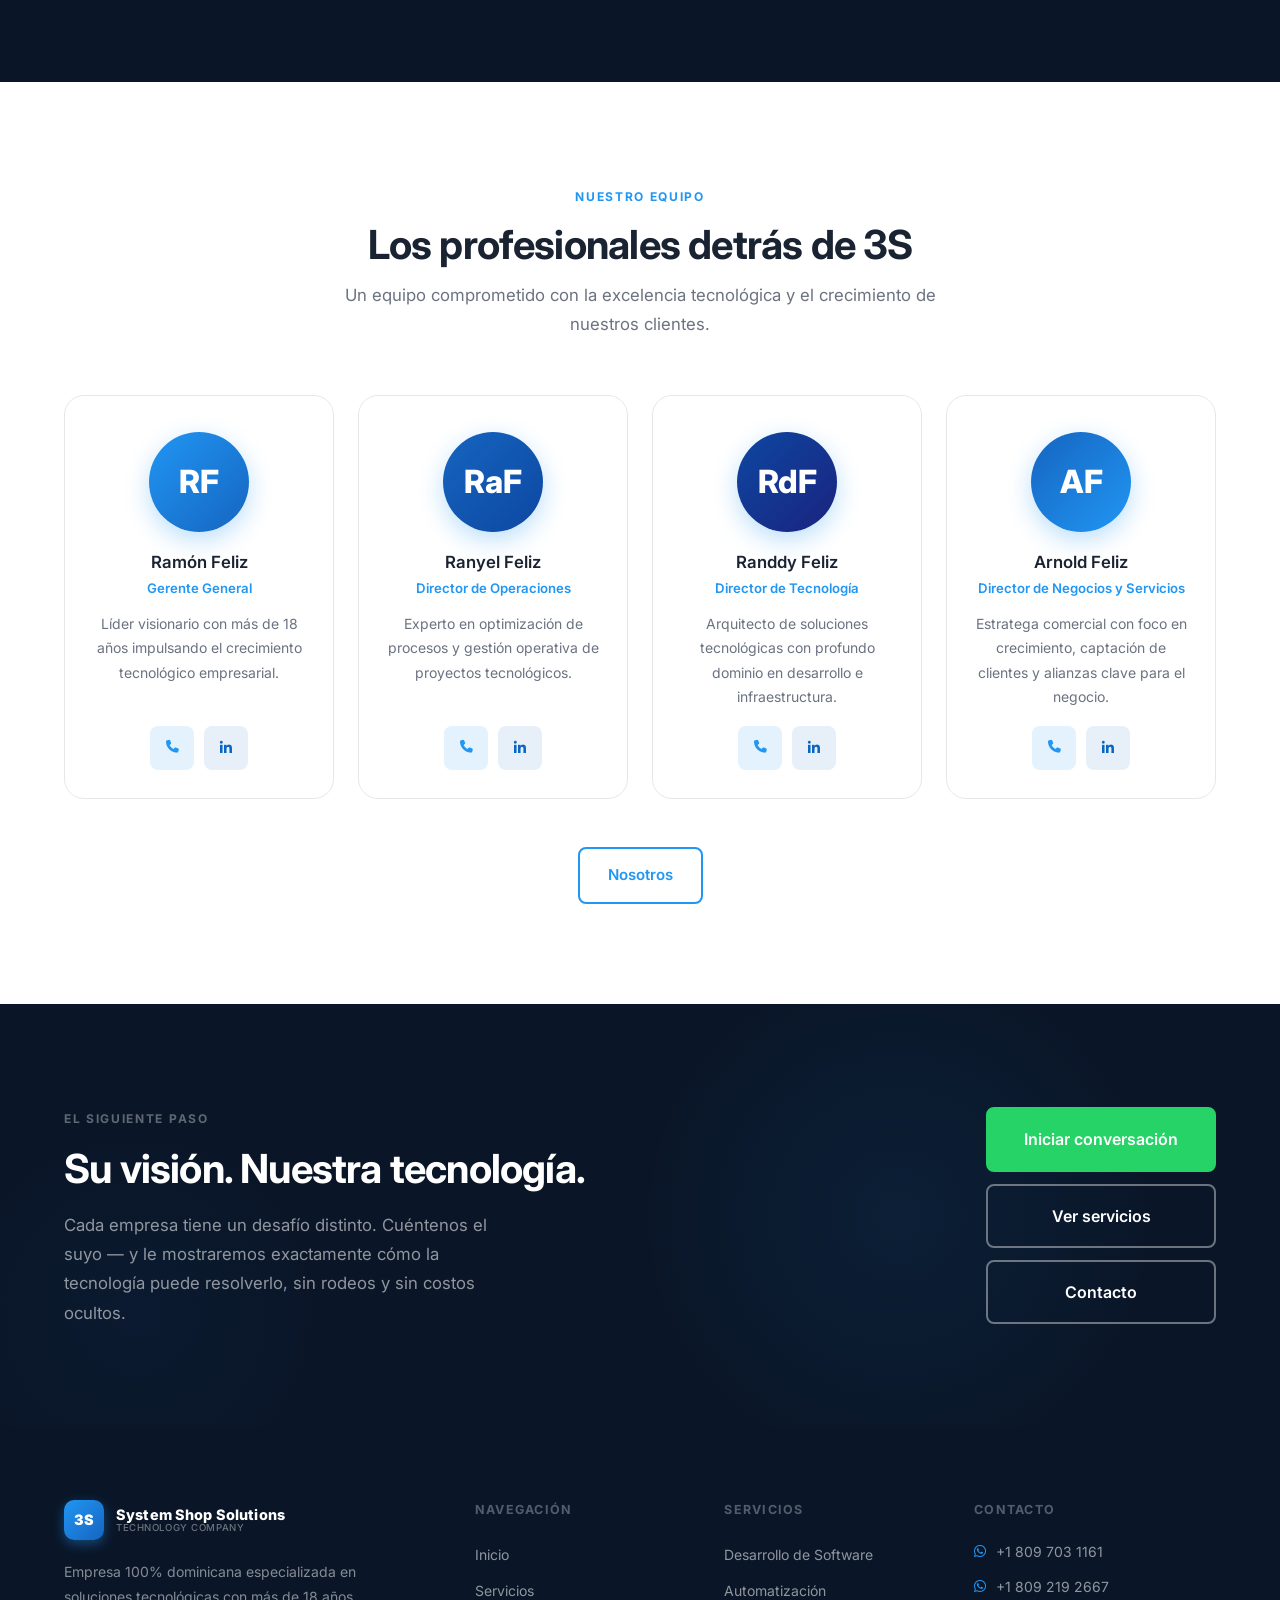
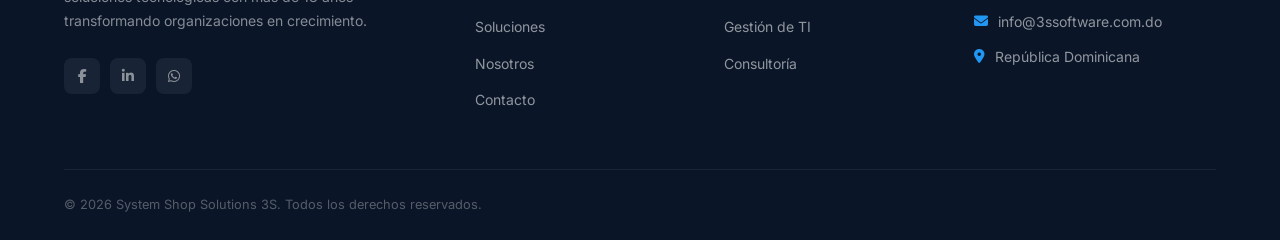
==== commit 0478ff0d: "Final polish: phone input, footer cleanup, i18n fixes, and UI refinements" ====
--- a/index.html
+++ b/index.html
@@ -108,7 +108,7 @@
           </a>
         </div>
 
-        <p class="hero-microcopy" data-i18n-html="hero.microcopy">Respuesta en menos de 24 horas &nbsp;·&nbsp; Atención personalizada en español</p>
+        <p class="hero-microcopy" data-i18n-html="hero.microcopy">Respuesta en menos de 24 horas &nbsp;·&nbsp; Atención personalizada</p>
 
         <div class="hero-stats-divider"></div>
 
@@ -599,10 +599,6 @@
 
       <div class="footer-bottom">
         <p class="footer-copy" data-i18n="footer.copy">© 2025 System Shop Solutions 3S. Todos los derechos reservados.</p>
-        <div class="footer-legal">
-          <a href="#" data-i18n="footer.privacy">Privacidad</a>
-          <a href="#" data-i18n="footer.terms">Términos</a>
-        </div>
       </div>
     </div>
   </footer>
